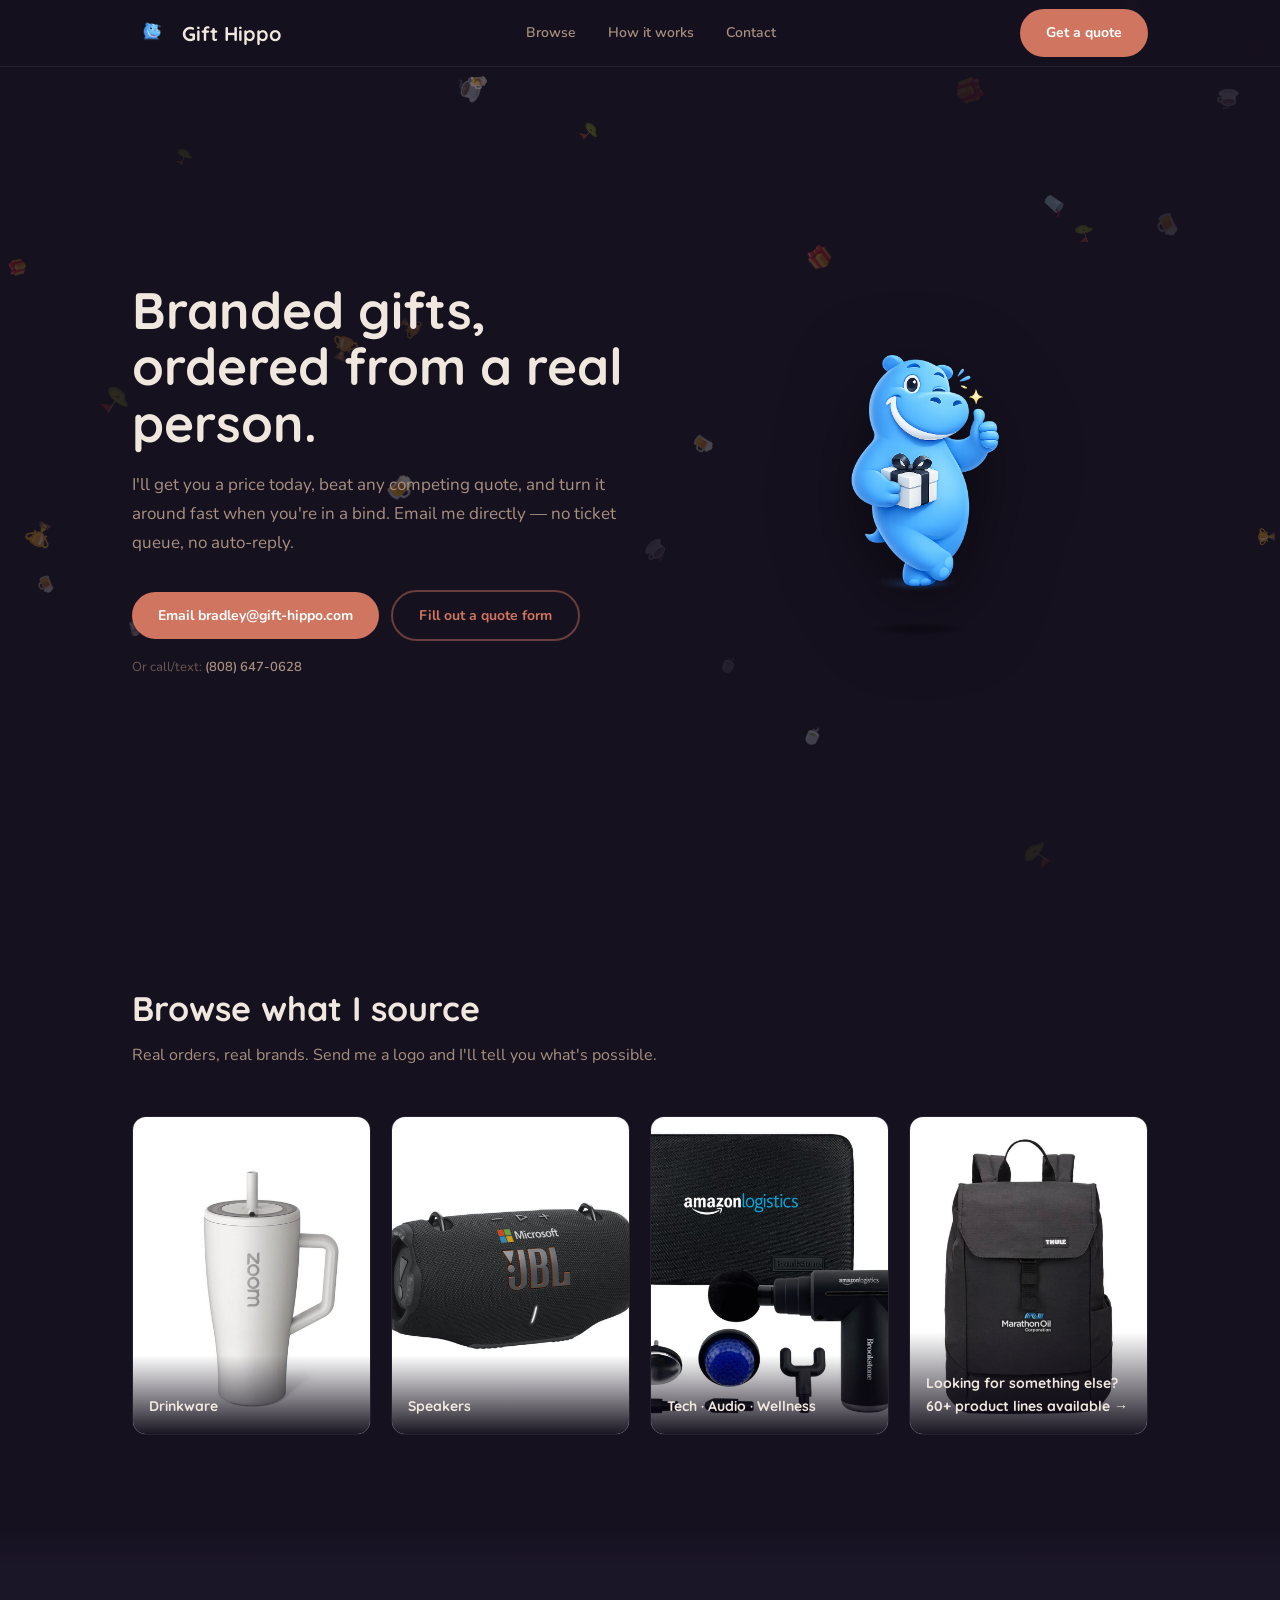
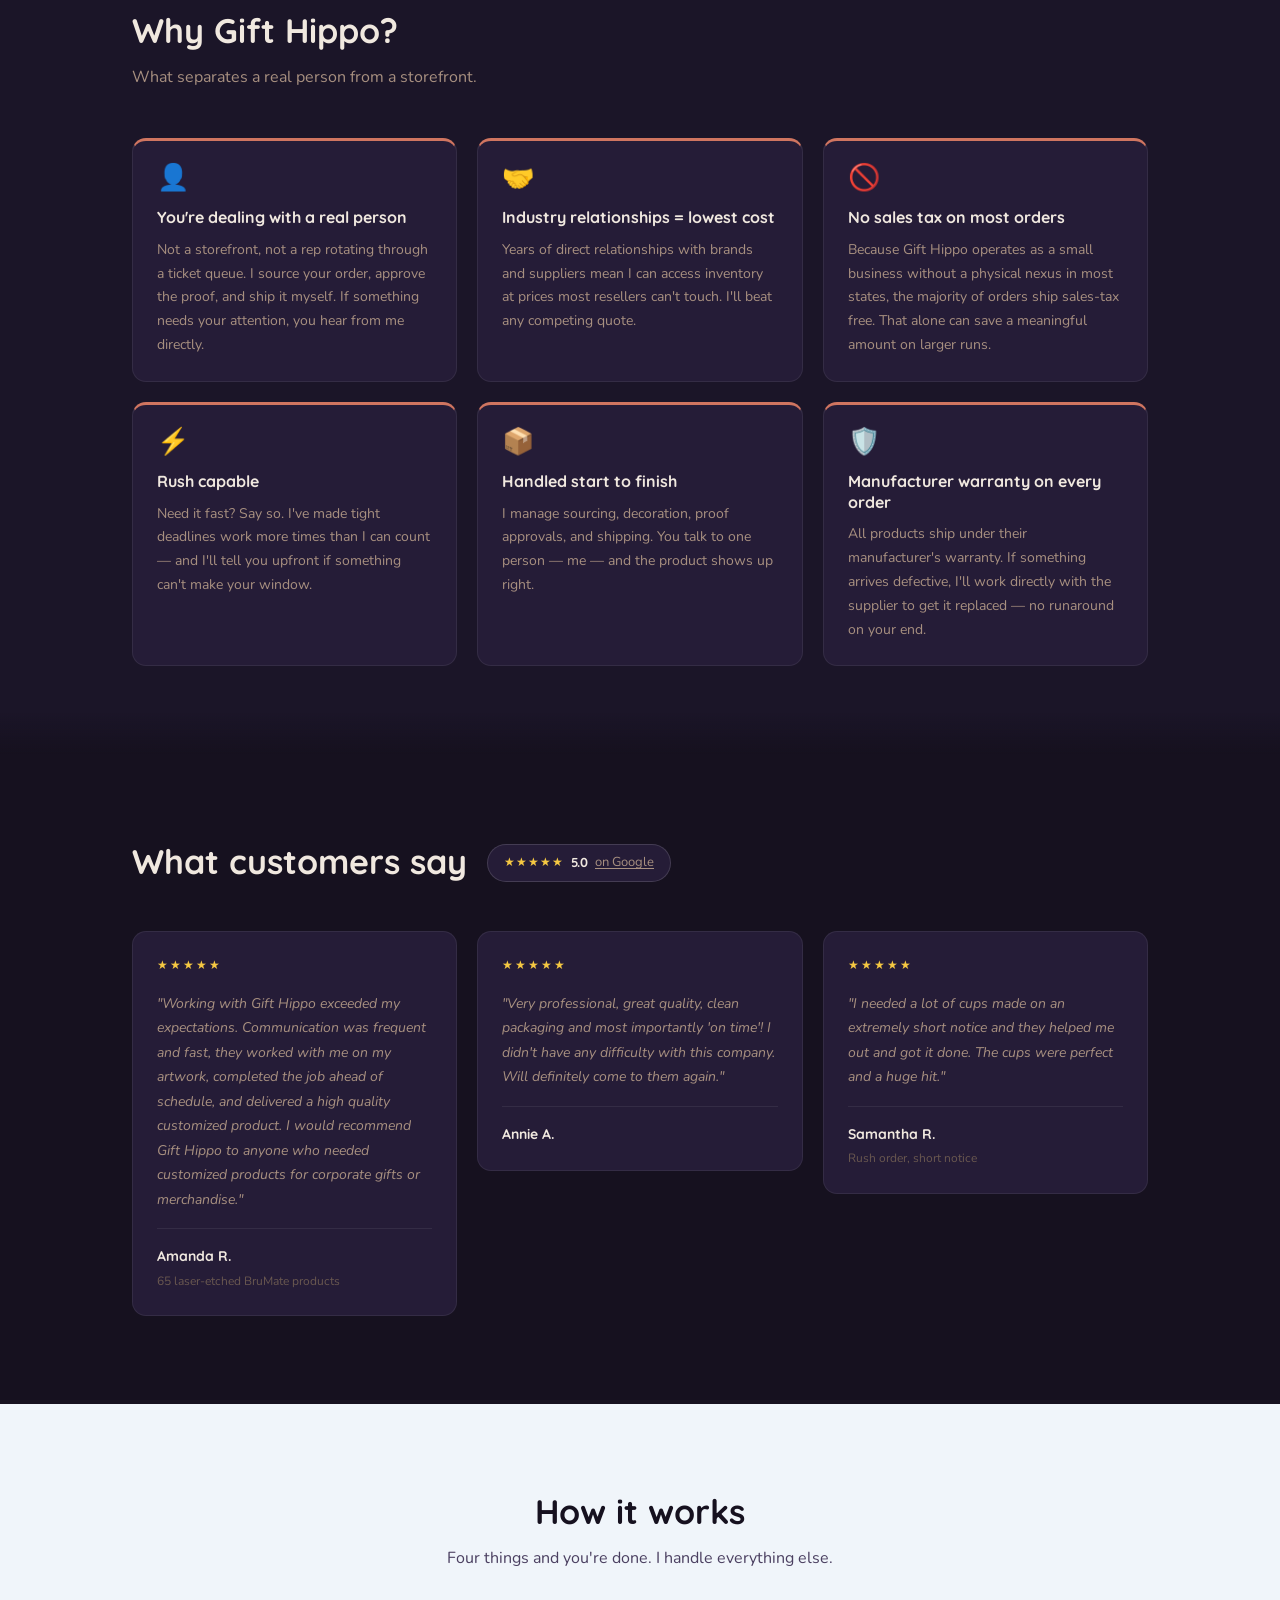
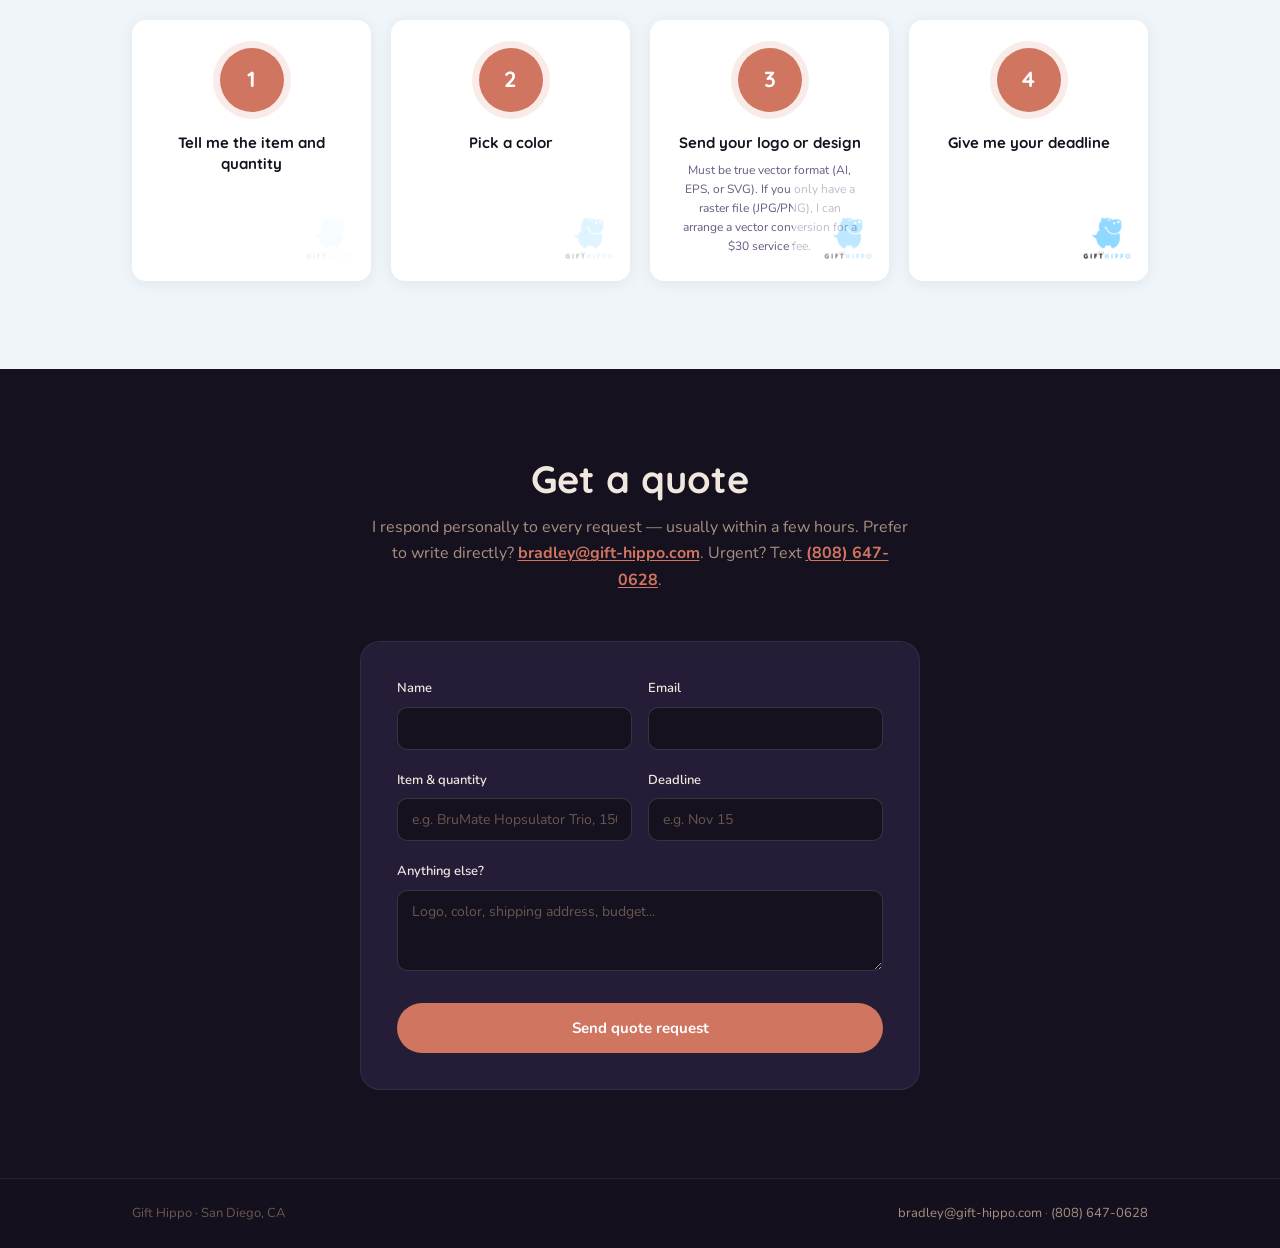
==== index.html @ c8f2c54e "How it works: light-section redesign with materializing logo - Switch section bg to #F0F5FA (light b" ====
<!DOCTYPE html>
<html lang="en">
<head>
<meta charset="UTF-8">
<meta name="viewport" content="width=device-width, initial-scale=1.0">
<title>Gift Hippo — Branded gifts, ordered from a real person.</title>
<meta name="description" content="Gift Hippo sources and ships custom branded gifts and promotional products. Email for a quote today — personal response guaranteed.">
<link rel="icon" type="image/png" href="hippo-head.png">
<link rel="apple-touch-icon" href="hippo-head.png">
<link rel="preconnect" href="https://fonts.googleapis.com">
<link href="https://fonts.googleapis.com/css2?family=Quicksand:wght@600;700&family=Nunito:wght@400;600;700&display=swap" rel="stylesheet">
<link rel="stylesheet" href="style.css">
</head>
<body>

<!-- Inline style guarantees canvas stays behind content regardless of CSS load order or caching -->
<canvas id="particles" style="position:fixed;inset:0;z-index:-1;pointer-events:none;background:transparent;"></canvas>

<header class="site-header">
  <div class="wrap header-inner">
    <a href="/" class="wordmark">
      <img src="hippo-head.png" alt="" class="wordmark-icon" aria-hidden="true">
      Gift Hippo
    </a>
    <nav>
      <a href="#browse">Browse</a>
      <a href="#how-it-works">How it works</a>
      <a href="#contact">Contact</a>
    </nav>
    <a href="#contact" class="btn btn-accent">Get a quote</a>
  </div>
</header>

<main>

  <!-- Hero -->
  <section class="hero-section">
    <div class="wrap">
      <div class="hero">
        <div class="hero-copy">
          <h1>Branded gifts, ordered from a real person.</h1>
          <p class="lede">I'll get you a price today, beat any competing quote, and turn it around fast when you're in a bind. Email me directly — no ticket queue, no auto-reply.</p>
          <div class="cta-row">
            <a href="mailto:bradley@gift-hippo.com" class="btn btn-accent">Email bradley@gift-hippo.com</a>
            <a href="#contact" class="btn btn-outline">Fill out a quote form</a>
          </div>
          <p class="hero-phone">Or call/text: <a href="tel:8086470628">(808) 647-0628</a></p>
        </div>
        <div class="hero-mascot">
          <div class="hippo-wrapper" id="hippo-wrapper">
            <div class="hippo-bubble" id="hippo-bubble">
              <p>Email me today — I'll find the right gift at your budget.</p>
              <a href="mailto:bradley@gift-hippo.com" class="bubble-cta">bradley@gift-hippo.com →</a>
            </div>
            <img src="hippo-mascot-big.png" alt="Gift Hippo mascot — holding a gift, giving a thumbs up" class="hippo-svg">
          </div>
        </div>
      </div>
    </div>
  </section>

  <!-- Browse -->
  <section id="browse" class="section">
    <div class="wrap">
      <div class="section-head">
        <h2>Browse what I source</h2>
        <p class="sub">Real orders, real brands. Send me a logo and I'll tell you what's possible.</p>
      </div>
      <div class="browse-grid">
        <a class="browse-card" href="browse.html">
          <img src="product-drinkware.jpg" alt="BruMate tumbler with Zoom branding">
          <span>Drinkware</span>
        </a>
        <a class="browse-card" href="browse.html">
          <img src="product-speaker.jpg" alt="Branded JBL speaker with Microsoft logo">
          <span>Speakers</span>
        </a>
        <a class="browse-card" href="browse.html">
          <img src="product-massager.jpg" alt="Brookstone massager with Amazon Logistics branding">
          <span>Tech · Audio · Wellness</span>
        </a>
        <a class="browse-card" href="browse.html">
          <img src="product-bag.jpg" alt="Branded Thule backpack with Marathon Oil logo">
          <span>Looking for something else?<br><strong>60+ product lines available →</strong></span>
        </a>
      </div>
    </div>
  </section>

  <!-- Why Gift Hippo — merged with operational pillars -->
  <section class="section alt-bg">
    <div class="wrap">
      <div class="section-head">
        <h2>Why Gift Hippo?</h2>
        <p class="sub">What separates a real person from a storefront.</p>
      </div>
      <div class="why-grid">
        <div class="why-card">
          <div class="why-icon">👤</div>
          <div class="why-title">You're dealing with a real person</div>
          <div class="why-text">Not a storefront, not a rep rotating through a ticket queue. I source your order, approve the proof, and ship it myself. If something needs your attention, you hear from me directly.</div>
        </div>
        <div class="why-card">
          <div class="why-icon">🤝</div>
          <div class="why-title">Industry relationships = lowest cost</div>
          <div class="why-text">Years of direct relationships with brands and suppliers mean I can access inventory at prices most resellers can't touch. I'll beat any competing quote.</div>
        </div>
        <div class="why-card">
          <div class="why-icon">🚫</div>
          <div class="why-title">No sales tax on most orders</div>
          <div class="why-text">Because Gift Hippo operates as a small business without a physical nexus in most states, the majority of orders ship sales-tax free. That alone can save a meaningful amount on larger runs.</div>
        </div>
        <div class="why-card">
          <div class="why-icon">⚡</div>
          <div class="why-title">Rush capable</div>
          <div class="why-text">Need it fast? Say so. I've made tight deadlines work more times than I can count — and I'll tell you upfront if something can't make your window.</div>
        </div>
        <div class="why-card">
          <div class="why-icon">📦</div>
          <div class="why-title">Handled start to finish</div>
          <div class="why-text">I manage sourcing, decoration, proof approvals, and shipping. You talk to one person — me — and the product shows up right.</div>
        </div>
        <div class="why-card">
          <div class="why-icon">🛡️</div>
          <div class="why-title">Manufacturer warranty on every order</div>
          <div class="why-text">All products ship under their manufacturer's warranty. If something arrives defective, I'll work directly with the supplier to get it replaced — no runaround on your end.</div>
        </div>
      </div>
    </div>
  </section>

  <!-- Reviews -->
  <section class="section">
    <div class="wrap">
      <div class="reviews-header">
        <h2>What customers say</h2>
        <div class="reviews-badge">
          <span class="stars">★★★★★</span>
          <span class="score">5.0</span>
          <a href="https://share.google/pCk6TLFYUDuigLmpX" target="_blank" rel="noopener" class="source">on Google</a>
        </div>
      </div>
      <div class="reviews-grid">
        <div class="review-card">
          <div class="stars">★★★★★</div>
          <p class="review-text">"Working with Gift Hippo exceeded my expectations. Communication was frequent and fast, they worked with me on my artwork, completed the job ahead of schedule, and delivered a high quality customized product. I would recommend Gift Hippo to anyone who needed customized products for corporate gifts or merchandise."</p>
          <div class="review-meta">
            <div class="review-name">Amanda R.</div>
            <div class="review-detail">65 laser-etched BruMate products</div>
          </div>
        </div>
        <div class="review-card">
          <div class="stars">★★★★★</div>
          <p class="review-text">"Very professional, great quality, clean packaging and most importantly 'on time'! I didn't have any difficulty with this company. Will definitely come to them again."</p>
          <div class="review-meta">
            <div class="review-name">Annie A.</div>
          </div>
        </div>
        <div class="review-card">
          <div class="stars">★★★★★</div>
          <p class="review-text">"I needed a lot of cups made on an extremely short notice and they helped me out and got it done. The cups were perfect and a huge hit."</p>
          <div class="review-meta">
            <div class="review-name">Samantha R.</div>
            <div class="review-detail">Rush order, short notice</div>
          </div>
        </div>
      </div>
    </div>
  </section>

  <!-- How it works -->
  <section id="how-it-works" class="section hiw-section">
    <div class="wrap">
      <div class="section-head centered">
        <h2>How it works</h2>
        <p class="sub">Four things and you're done. I handle everything else.</p>
      </div>
      <div class="how-grid">
        <div class="how-step">
          <img src="gift-hippo-original-logo.png" alt="" class="step-watermark" aria-hidden="true">
          <span class="step-num">1</span>
          <strong class="step-title">Tell me the item and quantity</strong>
        </div>
        <div class="how-step">
          <img src="gift-hippo-original-logo.png" alt="" class="step-watermark" aria-hidden="true">
          <span class="step-num">2</span>
          <strong class="step-title">Pick a color</strong>
        </div>
        <div class="how-step">
          <img src="gift-hippo-original-logo.png" alt="" class="step-watermark" aria-hidden="true">
          <span class="step-num">3</span>
          <strong class="step-title">Send your logo or design</strong>
          <span class="step-note">Must be true vector format (AI, EPS, or SVG). If you only have a raster file (JPG/PNG), I can arrange a vector conversion for a $30 service fee.</span>
        </div>
        <div class="how-step">
          <img src="gift-hippo-original-logo.png" alt="" class="step-watermark" aria-hidden="true">
          <span class="step-num">4</span>
          <strong class="step-title">Give me your deadline</strong>
        </div>
      </div>
    </div>
  </section>

  <!-- Contact -->
  <section id="contact" class="section contact-section">
    <div class="wrap">
      <div class="section-head centered">
        <h2>Get a quote</h2>
        <p class="sub">I respond personally to every request — usually within a few hours. Prefer to write directly? <a href="mailto:bradley@gift-hippo.com" class="inline-link">bradley@gift-hippo.com</a>. Urgent? Text <a href="tel:8086470628" class="inline-link">(808) 647-0628</a>.</p>
      </div>
      <form id="quote-form" class="quote-form">
        <div class="form-row">
          <div class="form-field">
            <label for="qf-name">Name</label>
            <input type="text" id="qf-name" name="name" required>
          </div>
          <div class="form-field">
            <label for="qf-email">Email</label>
            <input type="email" id="qf-email" name="email" required>
          </div>
        </div>
        <div class="form-row">
          <div class="form-field">
            <label for="qf-item">Item &amp; quantity</label>
            <input type="text" id="qf-item" name="item" placeholder="e.g. BruMate Hopsulator Trio, 150 units" required>
          </div>
          <div class="form-field">
            <label for="qf-deadline">Deadline</label>
            <input type="text" id="qf-deadline" name="deadline" placeholder="e.g. Nov 15">
          </div>
        </div>
        <div class="form-field">
          <label for="qf-message">Anything else?</label>
          <textarea id="qf-message" name="message" rows="3" placeholder="Logo, color, shipping address, budget..."></textarea>
        </div>
        <button type="submit" class="btn btn-accent">Send quote request</button>
      </form>
    </div>
  </section>

</main>

<footer class="site-footer">
  <div class="wrap footer-inner">
    <span>Gift Hippo · San Diego, CA</span>
    <span><a href="mailto:bradley@gift-hippo.com">bradley@gift-hippo.com</a> · <a href="tel:8086470628">(808) 647-0628</a></span>
  </div>
</footer>

<!-- Themed floating icon field -->
<script>
(function () {
  var canvas = document.getElementById('particles');
  var ctx    = canvas.getContext('2d');
  var ICONS  = ['🎁','🎁','⛳','⛳','🏆','🏅','☕','☕','🍺','🍺','🥤','🥤','🧋','🍵','🫗'];
  var pts    = [];
  var N      = 26;
  function resize() { canvas.width = window.innerWidth; canvas.height = window.innerHeight; }
  function init() {
    resize(); pts = [];
    for (var i = 0; i < N; i++) {
      pts.push({ x: Math.random()*canvas.width, y: Math.random()*canvas.height,
        vx: (Math.random()-.5)*.20, vy: (Math.random()-.5)*.20,
        icon: ICONS[Math.floor(Math.random()*ICONS.length)],
        size: Math.random()*10+14, a: Math.random()*.20+.08,
        rot: Math.random()*Math.PI*2, vrot: (Math.random()-.5)*.006 });
    }
  }
  function tick() {
    ctx.clearRect(0,0,canvas.width,canvas.height);
    for (var k=0; k<pts.length; k++) {
      var p=pts[k];
      ctx.save(); ctx.translate(p.x,p.y); ctx.rotate(p.rot);
      ctx.globalAlpha=p.a; ctx.font=p.size+'px serif';
      ctx.textAlign='center'; ctx.textBaseline='middle';
      ctx.fillText(p.icon,0,0); ctx.restore();
      p.x+=p.vx; p.y+=p.vy; p.rot+=p.vrot;
      var pad=32;
      if(p.x<-pad) p.x=canvas.width+pad; else if(p.x>canvas.width+pad) p.x=-pad;
      if(p.y<-pad) p.y=canvas.height+pad; else if(p.y>canvas.height+pad) p.y=-pad;
    }
    requestAnimationFrame(tick);
  }
  init(); tick();
  window.addEventListener('resize',init);
}());
</script>

<!-- Hippo speech bubble toggle -->
<script>
(function () {
  var wrapper = document.getElementById('hippo-wrapper');
  var bubble  = document.getElementById('hippo-bubble');
  wrapper.addEventListener('click', function (e) {
    if (e.target.closest('a')) return;
    bubble.classList.toggle('open');
  });
  document.addEventListener('click', function (e) {
    if (!wrapper.contains(e.target)) bubble.classList.remove('open');
  });
}());
</script>

<!-- Quote form → mailto with visible confirmation panel -->
<script>
document.getElementById('quote-form').addEventListener('submit', function (e) {
  e.preventDefault();
  var name     = document.getElementById('qf-name').value;
  var email    = document.getElementById('qf-email').value;
  var item     = document.getElementById('qf-item').value;
  var deadline = document.getElementById('qf-deadline').value;
  var message  = document.getElementById('qf-message').value;

  var subject = 'Quote request: ' + item;
  var body    = 'Name: ' + name +
                '\nEmail: ' + email +
                '\nItem & quantity: ' + item +
                '\nDeadline: ' + (deadline || 'n/a') +
                (message ? '\n\nNotes: ' + message : '');

  var mailtoHref = 'mailto:bradley@gift-hippo.com?subject=' +
    encodeURIComponent(subject) + '&body=' + encodeURIComponent(body);

  // Programmatic click on a real <a> element — more reliable than window.location.href
  var a = document.createElement('a');
  a.href = mailtoHref;
  document.body.appendChild(a);
  a.click();
  document.body.removeChild(a);

  // Clipboard-ready copy of the full request
  var clipText = 'To: bradley@gift-hippo.com\n' +
                 'Subject: ' + subject + '\n\n' + body;

  // Replace the form with the confirmation panel immediately
  document.getElementById('quote-form').outerHTML =
    '<div class="quote-confirm" id="quote-confirm">' +
      '<div class="quote-confirm-icon">✉️</div>' +
      '<h3>Request sent!</h3>' +
      '<p>If your email app opened, just hit send. If it didn\'t, use the options below.</p>' +
      '<a href="' + mailtoHref.replace(/"/g, '&quot;') + '" class="btn btn-outline" style="display:inline-flex;margin-bottom:12px;">Open email app →</a>' +
      '<br>' +
      '<button class="copy-btn" id="copy-btn">📋&nbsp; Copy my request</button>' +
      '<div class="quote-confirm-contact">' +
        '<strong>Or reach Bradley directly:</strong>' +
        '<a href="mailto:bradley@gift-hippo.com">bradley@gift-hippo.com</a>' +
        '<span class="contact-sep">·</span>' +
        '<a href="tel:8086470628">(808) 647-0628</a>' +
      '</div>' +
    '</div>';

  document.getElementById('copy-btn').addEventListener('click', function () {
    var btn = this;
    navigator.clipboard.writeText(clipText).then(function () {
      btn.textContent = '✓  Copied to clipboard';
      btn.classList.add('copied');
    }).catch(function () {
      // Fallback for browsers without clipboard API
      var ta = document.createElement('textarea');
      ta.value = clipText;
      ta.style.position = 'fixed';
      ta.style.opacity = '0';
      document.body.appendChild(ta);
      ta.select();
      document.execCommand('copy');
      document.body.removeChild(ta);
      btn.textContent = '✓  Copied to clipboard';
      btn.classList.add('copied');
    });
  });
});
</script>

</body>
</html>
---- style.css ----
/* ── Design tokens ───────────────────────────────── */
:root {
  --bg:           #16111F;
  --bg-raised:    #1B1528;
  --surface:      #251C37;
  --border:       rgba(255,255,255,0.07);
  --border-light: rgba(255,255,255,0.14);
  --coral:        #D07560;
  --coral-bright: #E08878;
  --cream:        #F0E8DF;
  --cream-mid:    #A89080;
  --cream-dim:    #6A5850;
  --gold:         #F5C842;
  --radius-lg:    20px;
  --radius-md:    14px;
  --radius-pill:  999px;
  --section-py:   88px;
  --card-pad:     24px;
  --card-gap:     20px;
  --h2:           clamp(26px, 3vw, 34px);
  --head-mb:      48px;
}

/* ── Reset ───────────────────────────────────────── */
*, *::before, *::after { box-sizing: border-box; margin: 0; padding: 0; }
html { scroll-behavior: smooth; }
body {
  font-family: 'Nunito', sans-serif;
  font-size: 16px;
  line-height: 1.65;
  color: var(--cream);
  background: var(--bg);
  overflow-x: hidden;
}
h1, h2, h3 {
  font-family: 'Quicksand', sans-serif;
  font-weight: 700;
  line-height: 1.2;
  color: var(--cream);
}
a { text-decoration: none; color: inherit; }
img { display: block; max-width: 100%; }

/* ── Layout ──────────────────────────────────────── */
.wrap {
  max-width: 1080px;
  margin: 0 auto;
  padding: 0 32px;
  position: relative;
  z-index: 1;
}

/* ── Section system ──────────────────────────────── */
.section {
  padding: var(--section-py) 0;
  position: relative;
  z-index: 1;
}
.alt-bg {
  background: linear-gradient(180deg,
    transparent 0%,
    var(--bg-raised) 5%,
    var(--bg-raised) 95%,
    transparent 100%
  );
}

.section-head { margin-bottom: var(--head-mb); }
.section-head h2 { font-size: var(--h2); margin-bottom: 12px; }
.section-head .sub {
  font-size: 16px;
  color: var(--cream-mid);
  max-width: 540px;
  line-height: 1.65;
}
.section-head.centered { text-align: center; }
.section-head.centered .sub { margin: 0 auto; }

/* ── Particle canvas ─────────────────────────────── */
#particles {
  position: fixed;
  inset: 0;
  z-index: -1;
  pointer-events: none;
  background: transparent;
}

/* ── Header ──────────────────────────────────────── */
.site-header {
  position: sticky;
  top: 0;
  z-index: 100;
  background: rgba(22, 17, 31, 0.92);
  backdrop-filter: blur(16px);
  -webkit-backdrop-filter: blur(16px);
  border-bottom: 1px solid var(--border);
}
.header-inner {
  display: flex;
  align-items: center;
  justify-content: space-between;
  gap: 24px;
  height: 66px;
}
.wordmark {
  display: flex;
  align-items: center;
  gap: 10px;
  font-family: 'Quicksand', sans-serif;
  font-weight: 700;
  font-size: 20px;
  color: var(--cream);
  flex-shrink: 0;
}
.wordmark-icon {
  width: 40px;
  height: 40px;
  object-fit: contain;
}
.site-header nav {
  display: flex;
  gap: 32px;
  font-size: 14px;
  font-weight: 600;
  color: var(--cream-mid);
}
.site-header nav a { transition: color 0.15s; }
.site-header nav a:hover { color: var(--cream); }

/* ── Buttons ─────────────────────────────────────── */
.btn {
  display: inline-flex;
  align-items: center;
  justify-content: center;
  padding: 12px 26px;
  border-radius: var(--radius-pill);
  font-family: 'Nunito', sans-serif;
  font-weight: 700;
  font-size: 14px;
  border: none;
  cursor: pointer;
  transition: transform 0.15s ease, background 0.15s ease;
  white-space: nowrap;
}
.btn:hover { transform: translateY(-2px); }
.btn-accent { background: var(--coral); color: #fff; }
.btn-accent:hover { background: var(--coral-bright); }
.btn-outline {
  background: transparent;
  border: 2px solid rgba(208,117,96,0.45);
  color: var(--coral);
}
.btn-outline:hover {
  border-color: var(--coral);
  background: rgba(208,117,96,0.08);
}

/* ── Hero ────────────────────────────────────────── */
.hero-section {
  min-height: calc(100vh - 66px);
  padding: 48px 0 56px;
  position: relative;
  z-index: 1;
  display: flex;
  align-items: center;
}
.hero {
  display: grid;
  grid-template-columns: 1fr 460px;
  gap: 48px;
  align-items: center;
  width: 100%;
}
.hero-copy {
  min-width: 0;
}
.hero-copy h1 {
  font-size: clamp(32px, 4vw, 52px);
  line-height: 1.1;
  margin-bottom: 20px;
}
.lede {
  font-size: 17px;
  color: var(--cream-mid);
  line-height: 1.7;
  margin-bottom: 32px;
}
.cta-row {
  display: flex;
  gap: 12px;
  flex-wrap: wrap;
  align-items: center;
  margin-bottom: 16px;
}
.hero-phone {
  font-size: 13px;
  color: var(--cream-dim);
}
.hero-phone a { color: var(--cream-mid); font-weight: 600; transition: color 0.15s; }
.hero-phone a:hover { color: var(--cream); }
.hero-mascot {
  display: flex;
  justify-content: center;
  align-items: flex-end;
}

/* ── Hippo mascot ────────────────────────────────── */
.hippo-wrapper {
  display: inline-flex;
  flex-direction: column;
  align-items: center;
  position: relative;
  cursor: pointer;
}
.hippo-svg {
  width: 100%;
  max-width: 460px;
  display: block;
  animation:
    hippo-enter 0.8s cubic-bezier(0.22, 1, 0.36, 1) both,
    hippo-idle 5.5s ease-in-out 0.8s infinite;
  filter: drop-shadow(0 24px 40px rgba(0,0,0,0.5));
  transition: filter 0.3s ease;
}
.hippo-wrapper:hover .hippo-svg {
  filter: drop-shadow(0 28px 48px rgba(208,117,96,0.3));
}
.hippo-wrapper::after {
  content: '';
  display: block;
  width: 100px;
  height: 12px;
  background: radial-gradient(ellipse at center, rgba(0,0,0,0.4) 0%, transparent 70%);
  border-radius: 50%;
  margin-top: -8px;
  animation:
    shadow-enter 0.8s ease both,
    hippo-shadow 5.5s ease-in-out 0.8s infinite;
}
@keyframes hippo-enter {
  0%   { opacity: 0; transform: translateX(28px) translateY(14px) scale(0.88); }
  65%  { opacity: 1; transform: translateX(-4px) translateY(-5px) scale(1.03); }
  82%  { transform: translateX(1px) translateY(1px) scale(0.99); }
  100% { opacity: 1; transform: translate(0, 0) scale(1); }
}
@keyframes shadow-enter {
  0%   { opacity: 0; transform: scaleX(0.5); }
  100% { opacity: 1; transform: scaleX(1); }
}
@keyframes hippo-idle {
  0%, 100% { transform: translateY(0px) rotate(-0.8deg) scale(1); }
  30%       { transform: translateY(-11px) rotate(0.4deg) scale(1.015); }
  55%       { transform: translateY(-16px) rotate(1deg) scale(1.02); }
  75%       { transform: translateY(-6px) rotate(0.2deg) scale(1.005); }
  90%       { transform: translateY(2px) rotate(-0.8deg) scale(0.99); }
}
@keyframes hippo-shadow {
  0%, 100% { transform: scaleX(1); opacity: 0.8; }
  55%       { transform: scaleX(0.65); opacity: 0.28; }
}

/* ── Browse ──────────────────────────────────────── */
.browse-grid {
  display: grid;
  grid-template-columns: repeat(4, 1fr);
  gap: var(--card-gap);
}
.browse-card {
  position: relative;
  border-radius: var(--radius-md);
  overflow: hidden;
  aspect-ratio: 3 / 4;
  display: block;
  border: 1px solid var(--border);
  transition: transform 0.22s ease, border-color 0.22s ease;
}
.browse-card:hover {
  transform: translateY(-5px);
  border-color: var(--border-light);
}
.browse-card img {
  width: 100%;
  height: 100%;
  object-fit: cover;
  transition: transform 0.4s ease;
}
.browse-card:hover img { transform: scale(1.04); }
.browse-card span {
  position: absolute;
  bottom: 0; left: 0; right: 0;
  background: linear-gradient(to top, rgba(14,9,22,0.95) 0%, transparent 100%);
  color: var(--cream);
  font-family: 'Quicksand', sans-serif;
  font-weight: 700;
  font-size: 14px;
  padding: 40px 16px 16px;
}

/* ── Why Gift Hippo ──────────────────────────────── */
.why-grid {
  display: grid;
  grid-template-columns: repeat(3, 1fr);
  gap: var(--card-gap);
}
.why-card {
  background: var(--surface);
  border-radius: var(--radius-md);
  padding: var(--card-pad);
  border: 1px solid var(--border);
  border-top: 3px solid var(--coral);
  transition: transform 0.2s ease;
}
.why-card:hover { transform: translateY(-3px); }
.why-icon { font-size: 26px; margin-bottom: 16px; line-height: 1; }
.why-title {
  font-family: 'Quicksand', sans-serif;
  font-weight: 700;
  font-size: 16px;
  color: var(--cream);
  margin-bottom: 10px;
  line-height: 1.3;
}
.why-text { font-size: 14px; color: var(--cream-mid); line-height: 1.7; }

/* ── Reviews ─────────────────────────────────────── */
.reviews-header {
  display: flex;
  align-items: center;
  gap: 20px;
  flex-wrap: wrap;
  margin-bottom: var(--head-mb);
}
.reviews-header h2 { font-size: var(--h2); }
.reviews-badge {
  display: inline-flex;
  align-items: center;
  gap: 7px;
  background: var(--surface);
  border: 1px solid var(--border-light);
  border-radius: var(--radius-pill);
  padding: 7px 16px;
  font-size: 13px;
  flex-shrink: 0;
}
.reviews-badge .stars { color: var(--gold); font-size: 12px; letter-spacing: 1px; }
.reviews-badge .score { font-family: 'Quicksand', sans-serif; font-weight: 700; color: var(--cream); }
.reviews-badge .source {
  color: var(--cream-mid);
  text-decoration: underline;
  text-underline-offset: 2px;
  transition: color 0.15s;
}
.reviews-badge .source:hover { color: var(--cream); }
.reviews-grid {
  display: grid;
  grid-template-columns: repeat(3, 1fr);
  gap: var(--card-gap);
  align-items: start;
}
.review-card {
  background: var(--surface);
  border-radius: var(--radius-md);
  padding: var(--card-pad);
  border: 1px solid var(--border);
  display: flex;
  flex-direction: column;
  gap: 16px;
}
.review-card .stars { color: var(--gold); font-size: 12px; letter-spacing: 2px; }
.review-text {
  font-size: 14px;
  color: var(--cream-mid);
  line-height: 1.75;
  font-style: italic;
}
.review-meta {
  padding-top: 16px;
  border-top: 1px solid var(--border);
}
.review-name {
  font-family: 'Quicksand', sans-serif;
  font-weight: 700;
  font-size: 14px;
  color: var(--cream);
}
.review-detail { font-size: 12px; color: var(--cream-dim); margin-top: 3px; }

/* ── How it works — light section ───────────────── */
.hiw-section {
  background: #F0F5FA;
}
.hiw-section .section-head h2 { color: #16111F; }
.hiw-section .sub { color: #4A3F60; }

.hiw-section .how-grid {
  gap: 20px;
  align-items: stretch;
}
.hiw-section .how-grid::before { display: none; }

.hiw-section .how-step {
  background: #FFFFFF;
  border-radius: var(--radius-md);
  padding: 28px 20px 24px;
  box-shadow: 0 2px 16px rgba(22, 17, 31, 0.07);
  overflow: hidden;
}

.step-watermark {
  position: absolute;
  bottom: -14px;
  right: -14px;
  width: 110px;
  pointer-events: none;
  user-select: none;
}

.hiw-section .how-step:nth-child(1) .step-watermark { opacity: 0.08; }
.hiw-section .how-step:nth-child(2) .step-watermark { opacity: 0.28; }
.hiw-section .how-step:nth-child(3) .step-watermark { opacity: 0.58; }
.hiw-section .how-step:nth-child(4) .step-watermark { opacity: 1.00; }

.hiw-section .step-title { color: #16111F; }
.hiw-section .step-note  { color: #6A5880; }

/* ── How it works ────────────────────────────────── */
.how-grid {
  display: grid;
  grid-template-columns: repeat(4, 1fr);
  align-items: start;
  position: relative;
}
/* Coral line connecting the four step numbers */
.how-grid::before {
  content: '';
  position: absolute;
  top: 32px; /* half of 64px step-num */
  left: calc(12.5% + 32px);
  right: calc(12.5% + 32px);
  height: 2px;
  background: linear-gradient(90deg, var(--coral) 0%, rgba(208,117,96,0.2) 100%);
  z-index: 0;
  pointer-events: none;
}
.how-step {
  padding: 0 16px 8px;
  text-align: center;
  position: relative;
  z-index: 1;
}
.step-num {
  width: 64px;
  height: 64px;
  border-radius: 50%;
  background: var(--coral);
  color: #fff;
  font-family: 'Quicksand', sans-serif;
  font-weight: 700;
  font-size: 22px;
  display: flex;
  align-items: center;
  justify-content: center;
  margin: 0 auto 20px;
  position: relative;
  z-index: 1;
  box-shadow: 0 0 0 7px rgba(208,117,96,0.14);
}
.step-title {
  display: block;
  font-family: 'Quicksand', sans-serif;
  font-weight: 700;
  font-size: 15px;
  color: var(--cream);
  line-height: 1.4;
  margin-bottom: 8px;
}
.step-note {
  display: block;
  font-size: 12px;
  color: var(--cream-dim);
  line-height: 1.6;
  max-width: 180px;
  margin: 0 auto;
}

/* ── Pillars ─────────────────────────────────────── */
.pillars-grid {
  display: grid;
  grid-template-columns: repeat(3, 1fr);
  gap: var(--card-gap);
}
.pillar {
  background: var(--surface);
  border-radius: var(--radius-md);
  padding: var(--card-pad);
  border: 1px solid var(--border);
  transition: transform 0.2s ease;
}
.pillar:hover { transform: translateY(-2px); }
.pillar-title {
  font-family: 'Quicksand', sans-serif;
  font-weight: 700;
  font-size: 15px;
  color: var(--cream);
  margin-bottom: 8px;
}
.pillar-text { font-size: 13px; color: var(--cream-mid); line-height: 1.65; }

/* ── Contact ─────────────────────────────────────── */
.contact-section .section-head h2 { font-size: clamp(26px, 3vw, 38px); }
.quote-form {
  max-width: 560px;
  margin: 0 auto;
  background: var(--surface);
  border-radius: var(--radius-lg);
  padding: 36px;
  border: 1px solid var(--border);
}
.form-row { display: flex; gap: 16px; flex-wrap: wrap; }
.form-field { flex: 1 1 200px; margin-bottom: 20px; }
.form-field label {
  display: block;
  font-size: 13px;
  font-weight: 600;
  color: var(--cream);
  margin-bottom: 7px;
}
.form-field input,
.form-field textarea {
  width: 100%;
  background: var(--bg);
  border: 1px solid var(--border-light);
  border-radius: 10px;
  padding: 11px 14px;
  font-family: 'Nunito', sans-serif;
  font-size: 14px;
  color: var(--cream);
  transition: border-color 0.15s ease;
  resize: vertical;
}
.form-field input:focus,
.form-field textarea:focus { outline: none; border-color: var(--coral); }
.form-field input::placeholder,
.form-field textarea::placeholder { color: var(--cream-dim); }
.quote-form .btn { width: 100%; padding: 15px; font-size: 15px; margin-top: 4px; }

/* Post-submit confirmation panel */
.quote-confirm {
  max-width: 560px;
  margin: 0 auto;
  background: var(--surface);
  border-radius: var(--radius-lg);
  padding: 40px 36px 36px;
  border: 1px solid var(--border);
  text-align: center;
}
.quote-confirm-icon { font-size: 36px; margin-bottom: 16px; line-height: 1; }
.quote-confirm h3 {
  font-family: 'Quicksand', sans-serif;
  font-size: 20px;
  color: var(--cream);
  margin-bottom: 10px;
}
.quote-confirm p {
  font-size: 14px;
  color: var(--cream-mid);
  line-height: 1.7;
  margin-bottom: 24px;
}
.copy-btn {
  display: inline-flex;
  align-items: center;
  gap: 7px;
  background: transparent;
  border: 1.5px solid var(--border-light);
  color: var(--cream);
  border-radius: var(--radius-pill);
  padding: 11px 22px;
  font-family: 'Nunito', sans-serif;
  font-weight: 700;
  font-size: 14px;
  cursor: pointer;
  transition: border-color 0.15s, color 0.15s, background 0.15s;
  margin-bottom: 28px;
}
.copy-btn:hover { border-color: var(--coral); background: rgba(208,117,96,0.07); }
.copy-btn.copied { border-color: var(--coral); color: var(--coral); }
.quote-confirm-contact {
  border-top: 1px solid var(--border);
  padding-top: 22px;
}
.quote-confirm-contact strong {
  display: block;
  font-size: 12px;
  font-weight: 700;
  letter-spacing: 0.06em;
  text-transform: uppercase;
  color: var(--cream-dim);
  margin-bottom: 10px;
}
.quote-confirm-contact a {
  color: var(--cream-mid);
  font-weight: 700;
  font-size: 14px;
  transition: color 0.15s;
}
.quote-confirm-contact a:hover { color: var(--cream); }
.quote-confirm-contact .contact-sep { color: var(--cream-dim); margin: 0 10px; }

/* ── Hippo bubble ────────────────────────────────── */
.hippo-bubble {
  position: absolute;
  bottom: calc(100% + 14px);
  left: 50%;
  transform: translateX(-50%) scale(0.88) translateY(8px);
  width: 230px;
  background: var(--surface);
  border: 1px solid var(--border-light);
  border-radius: var(--radius-md);
  padding: 16px 18px 18px;
  text-align: center;
  font-size: 13px;
  line-height: 1.5;
  opacity: 0;
  pointer-events: none;
  transition: opacity 0.2s ease, transform 0.28s cubic-bezier(0.34, 1.56, 0.64, 1);
  z-index: 10;
}
.hippo-bubble.open {
  opacity: 1;
  transform: translateX(-50%) scale(1) translateY(0);
  pointer-events: all;
}
.hippo-bubble::after {
  content: '';
  position: absolute;
  top: 100%; left: 50%;
  transform: translateX(-50%);
  border: 9px solid transparent;
  border-top-color: var(--surface);
  border-bottom: none;
}
.hippo-bubble p { margin: 0 0 10px; font-weight: 600; color: var(--cream); }
.bubble-cta { font-size: 13px; font-weight: 700; color: var(--coral); word-break: break-all; }
.bubble-cta:hover { opacity: 0.8; }

/* ── Inline link ─────────────────────────────────── */
.inline-link {
  color: var(--coral);
  font-weight: 700;
  text-decoration: underline;
  text-underline-offset: 2px;
}

/* ── Footer ──────────────────────────────────────── */
.site-footer {
  border-top: 1px solid var(--border);
  padding: 24px 0;
  background: rgba(22, 17, 31, 0.98);
  position: relative;
  z-index: 1;
}
.footer-inner {
  display: flex;
  justify-content: space-between;
  flex-wrap: wrap;
  gap: 8px;
  font-size: 13px;
  color: var(--cream-dim);
}
.footer-inner a { color: var(--cream-mid); transition: color 0.15s; }
.footer-inner a:hover { color: var(--cream); }

/* ── Responsive ──────────────────────────────────── */
@media (max-width: 1060px) {
  .hero { grid-template-columns: 1fr 380px; gap: 36px; }
}
@media (max-width: 860px) {
  .hero { grid-template-columns: 1fr; }
  .hero-mascot { order: -1; max-width: 280px; margin: 0 auto; }
  .hero-section { min-height: auto; padding: 56px 0 48px; }
}
@media (max-width: 960px) {
  .browse-grid  { grid-template-columns: repeat(2, 1fr); }
  .why-grid     { grid-template-columns: repeat(2, 1fr); }
  .reviews-grid { grid-template-columns: repeat(2, 1fr); }
  .pillars-grid { grid-template-columns: repeat(2, 1fr); }
  .how-grid     { grid-template-columns: repeat(2, 1fr); }
  .how-grid::before { display: none; }
}
@media (max-width: 640px) {
  :root { --section-py: 60px; --head-mb: 36px; }
  .wrap { padding: 0 20px; }
  .site-header nav { display: none; }
  .browse-grid  { grid-template-columns: repeat(2, 1fr); }
  .why-grid     { grid-template-columns: 1fr; }
  .reviews-grid { grid-template-columns: 1fr; }
  .pillars-grid { grid-template-columns: 1fr; }
  .how-grid     { grid-template-columns: 1fr 1fr; }
  .hippo-bubble { bottom: auto; top: calc(100% + 14px); }
  .hippo-bubble::after {
    top: auto; bottom: 100%;
    border-top-color: transparent;
    border-bottom: 9px solid var(--surface);
  }
}
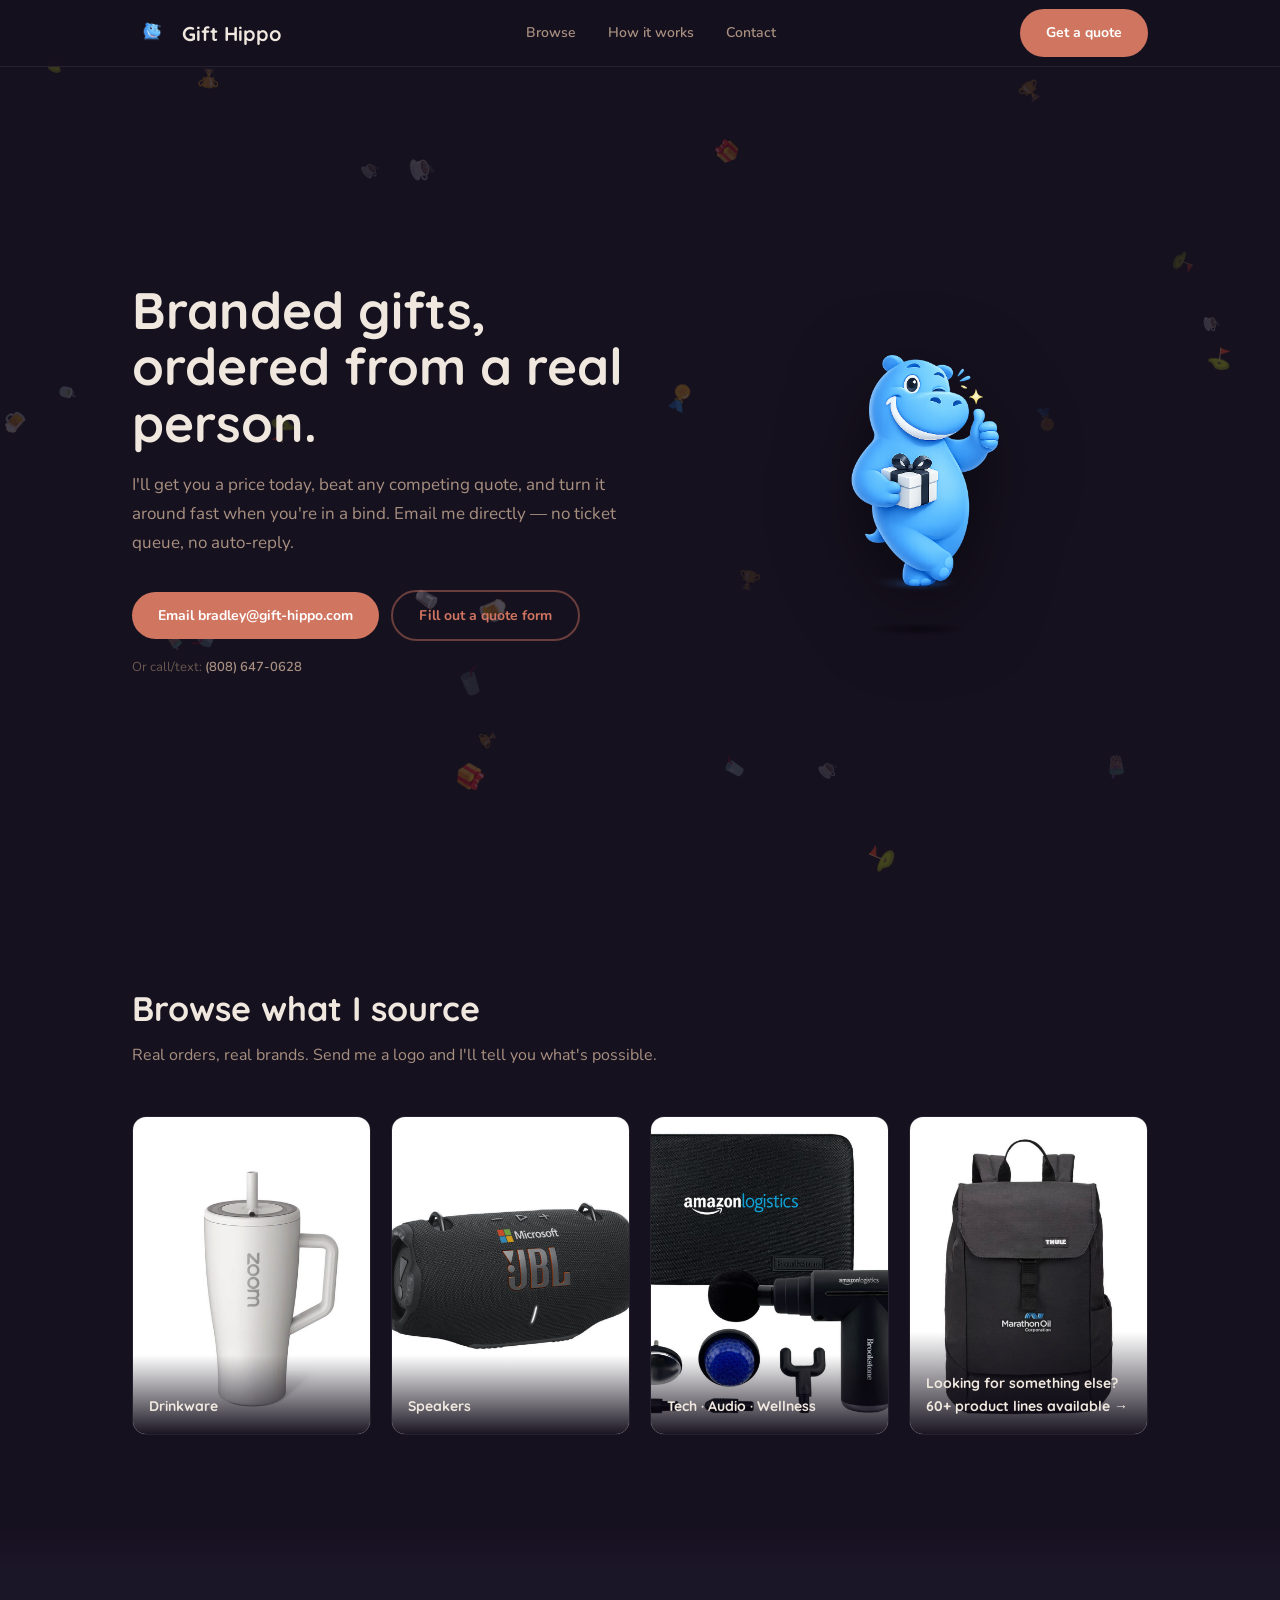
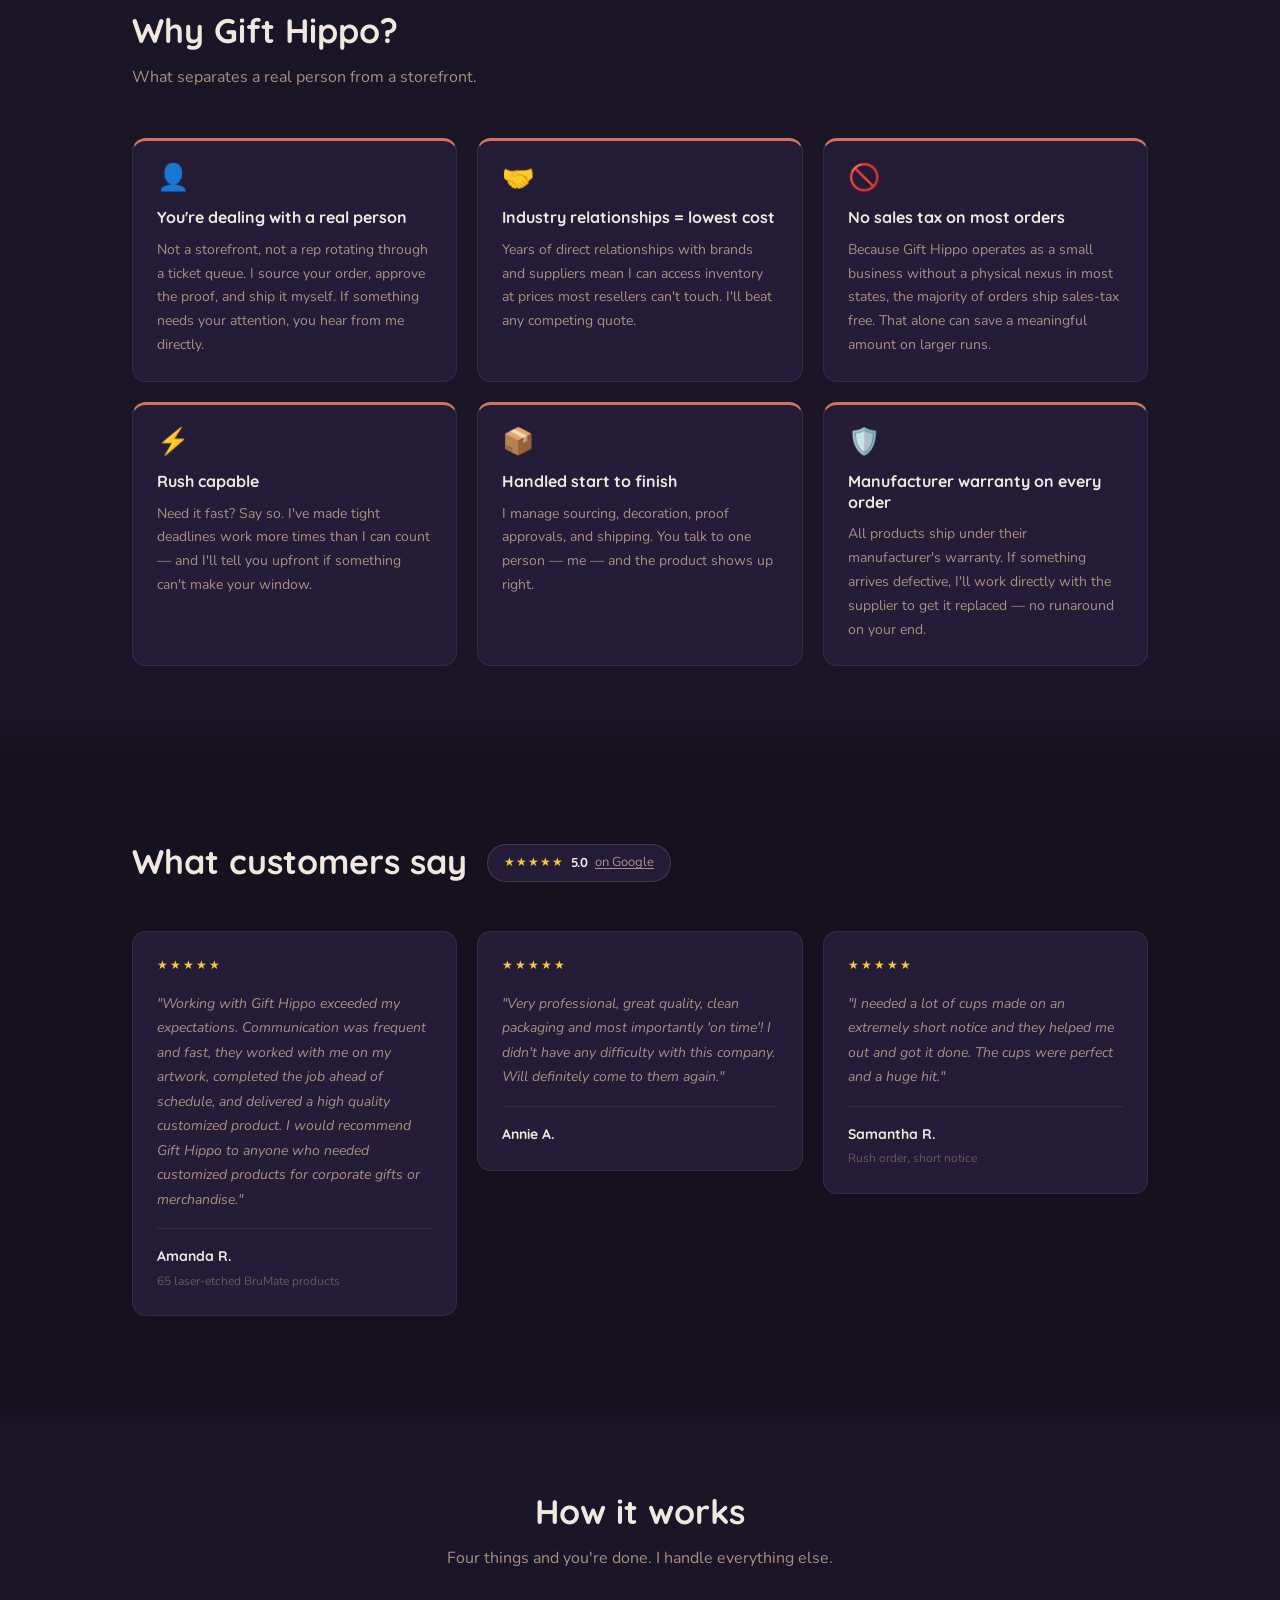
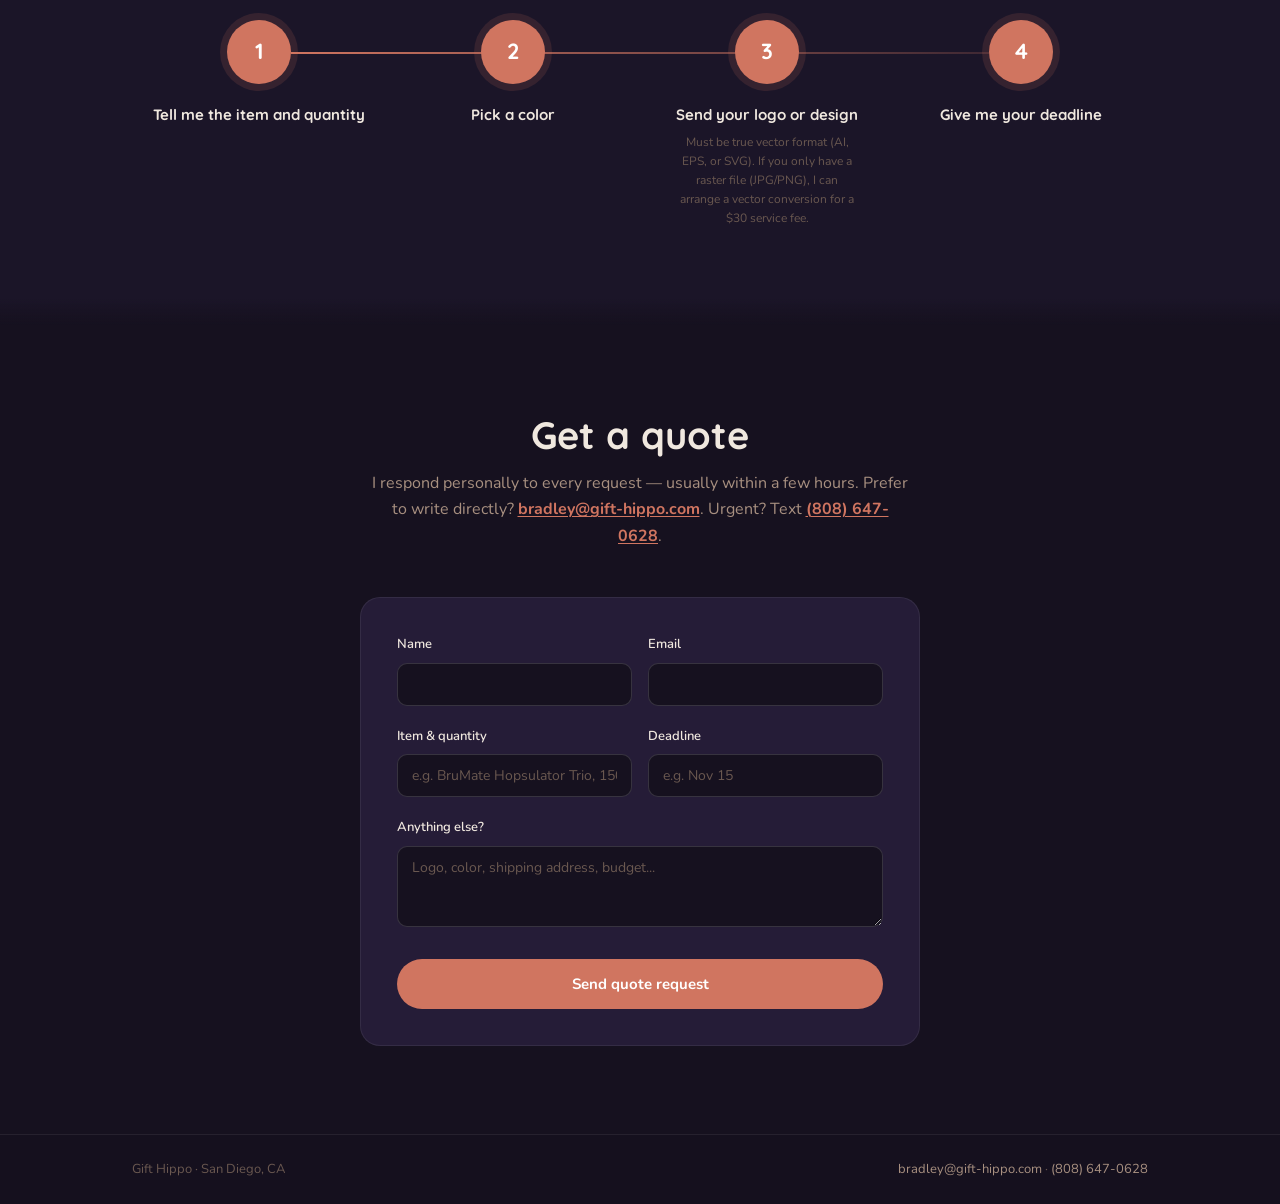
==== commit b18c3c45: "Revert "How it works: light-section redesign with materializing logo" This reverts commit c8f2c54ee5" ====
--- a/index.html
+++ b/index.html
@@ -169,7 +169,7 @@
   </section>
 
   <!-- How it works -->
-  <section id="how-it-works" class="section hiw-section">
+  <section id="how-it-works" class="section alt-bg">
     <div class="wrap">
       <div class="section-head centered">
         <h2>How it works</h2>
@@ -177,23 +177,19 @@
       </div>
       <div class="how-grid">
         <div class="how-step">
-          <img src="gift-hippo-original-logo.png" alt="" class="step-watermark" aria-hidden="true">
           <span class="step-num">1</span>
           <strong class="step-title">Tell me the item and quantity</strong>
         </div>
         <div class="how-step">
-          <img src="gift-hippo-original-logo.png" alt="" class="step-watermark" aria-hidden="true">
           <span class="step-num">2</span>
           <strong class="step-title">Pick a color</strong>
         </div>
         <div class="how-step">
-          <img src="gift-hippo-original-logo.png" alt="" class="step-watermark" aria-hidden="true">
           <span class="step-num">3</span>
           <strong class="step-title">Send your logo or design</strong>
           <span class="step-note">Must be true vector format (AI, EPS, or SVG). If you only have a raster file (JPG/PNG), I can arrange a vector conversion for a $30 service fee.</span>
         </div>
         <div class="how-step">
-          <img src="gift-hippo-original-logo.png" alt="" class="step-watermark" aria-hidden="true">
           <span class="step-num">4</span>
           <strong class="step-title">Give me your deadline</strong>
         </div>
--- a/style.css
+++ b/style.css
@@ -385,44 +385,6 @@
 }
 .review-detail { font-size: 12px; color: var(--cream-dim); margin-top: 3px; }
 
-/* ── How it works — light section ───────────────── */
-.hiw-section {
-  background: #F0F5FA;
-}
-.hiw-section .section-head h2 { color: #16111F; }
-.hiw-section .sub { color: #4A3F60; }
-
-.hiw-section .how-grid {
-  gap: 20px;
-  align-items: stretch;
-}
-.hiw-section .how-grid::before { display: none; }
-
-.hiw-section .how-step {
-  background: #FFFFFF;
-  border-radius: var(--radius-md);
-  padding: 28px 20px 24px;
-  box-shadow: 0 2px 16px rgba(22, 17, 31, 0.07);
-  overflow: hidden;
-}
-
-.step-watermark {
-  position: absolute;
-  bottom: -14px;
-  right: -14px;
-  width: 110px;
-  pointer-events: none;
-  user-select: none;
-}
-
-.hiw-section .how-step:nth-child(1) .step-watermark { opacity: 0.08; }
-.hiw-section .how-step:nth-child(2) .step-watermark { opacity: 0.28; }
-.hiw-section .how-step:nth-child(3) .step-watermark { opacity: 0.58; }
-.hiw-section .how-step:nth-child(4) .step-watermark { opacity: 1.00; }
-
-.hiw-section .step-title { color: #16111F; }
-.hiw-section .step-note  { color: #6A5880; }
-
 /* ── How it works ────────────────────────────────── */
 .how-grid {
   display: grid;
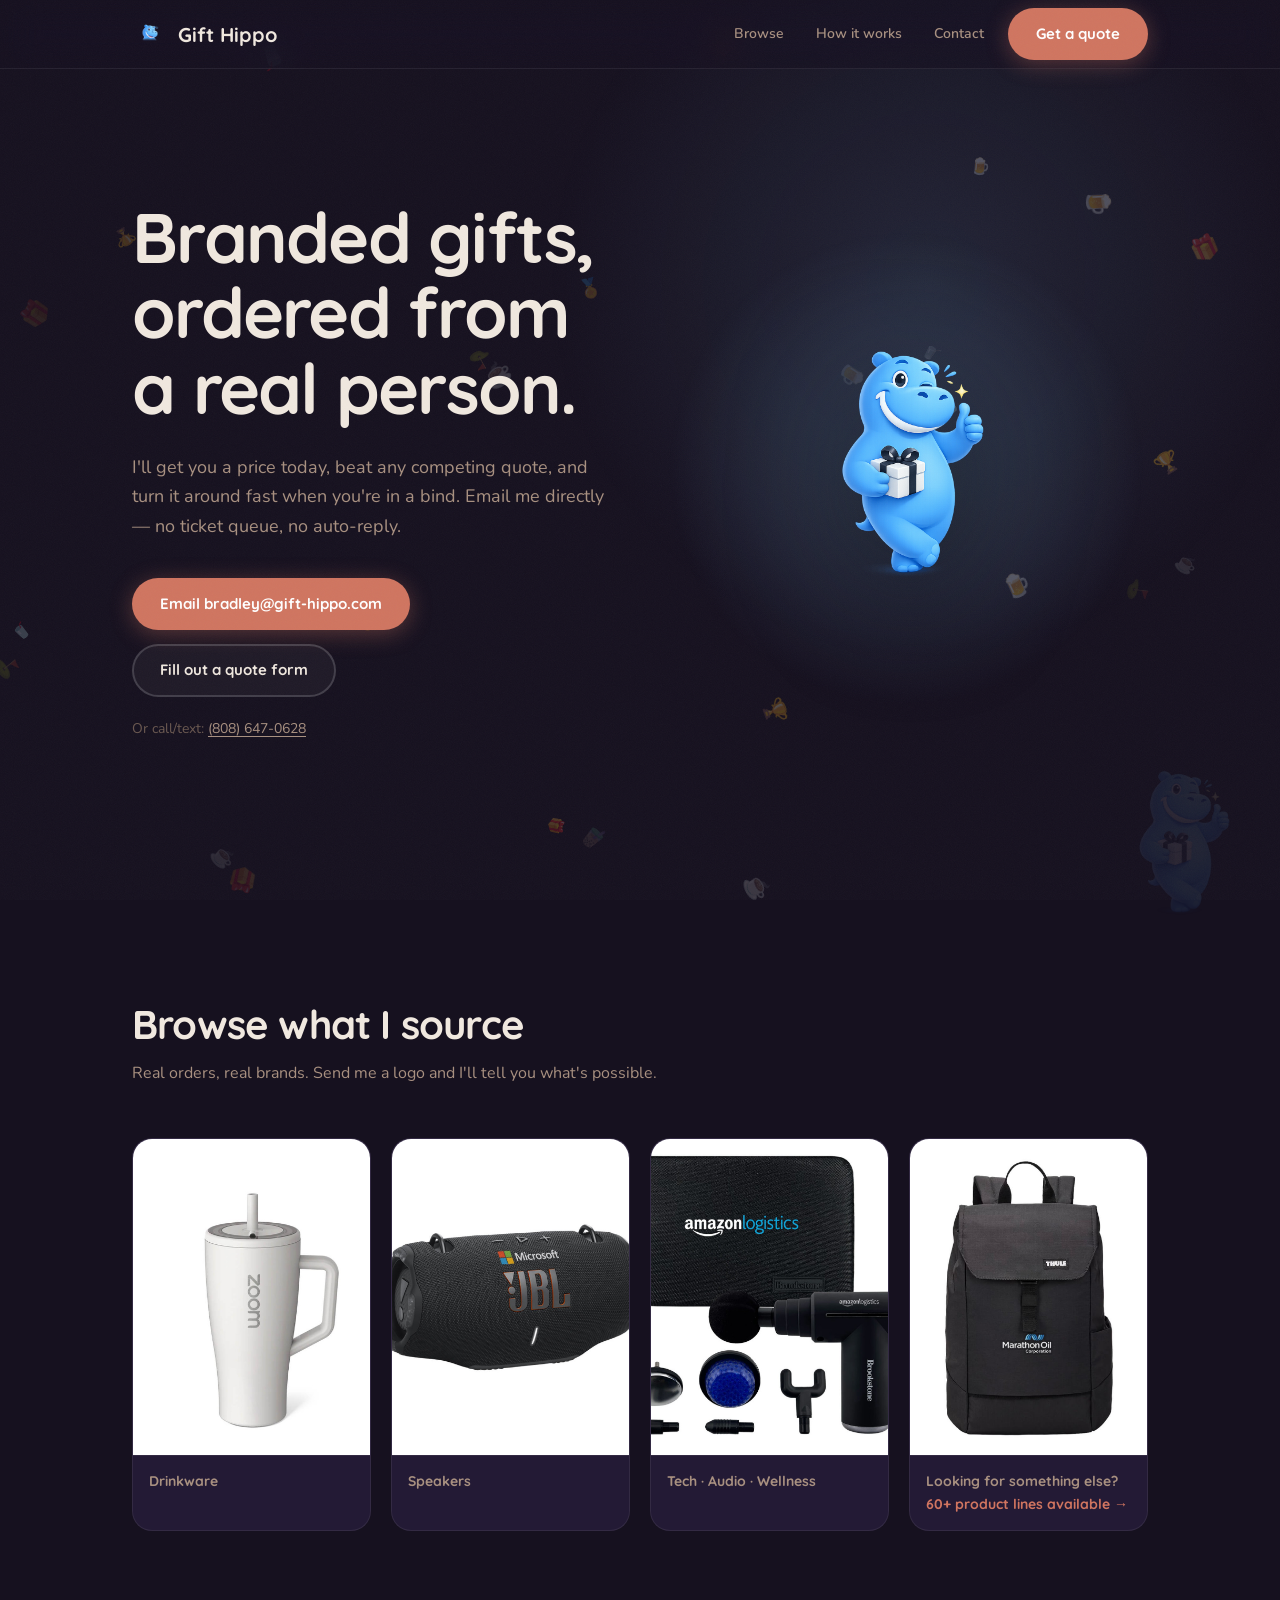
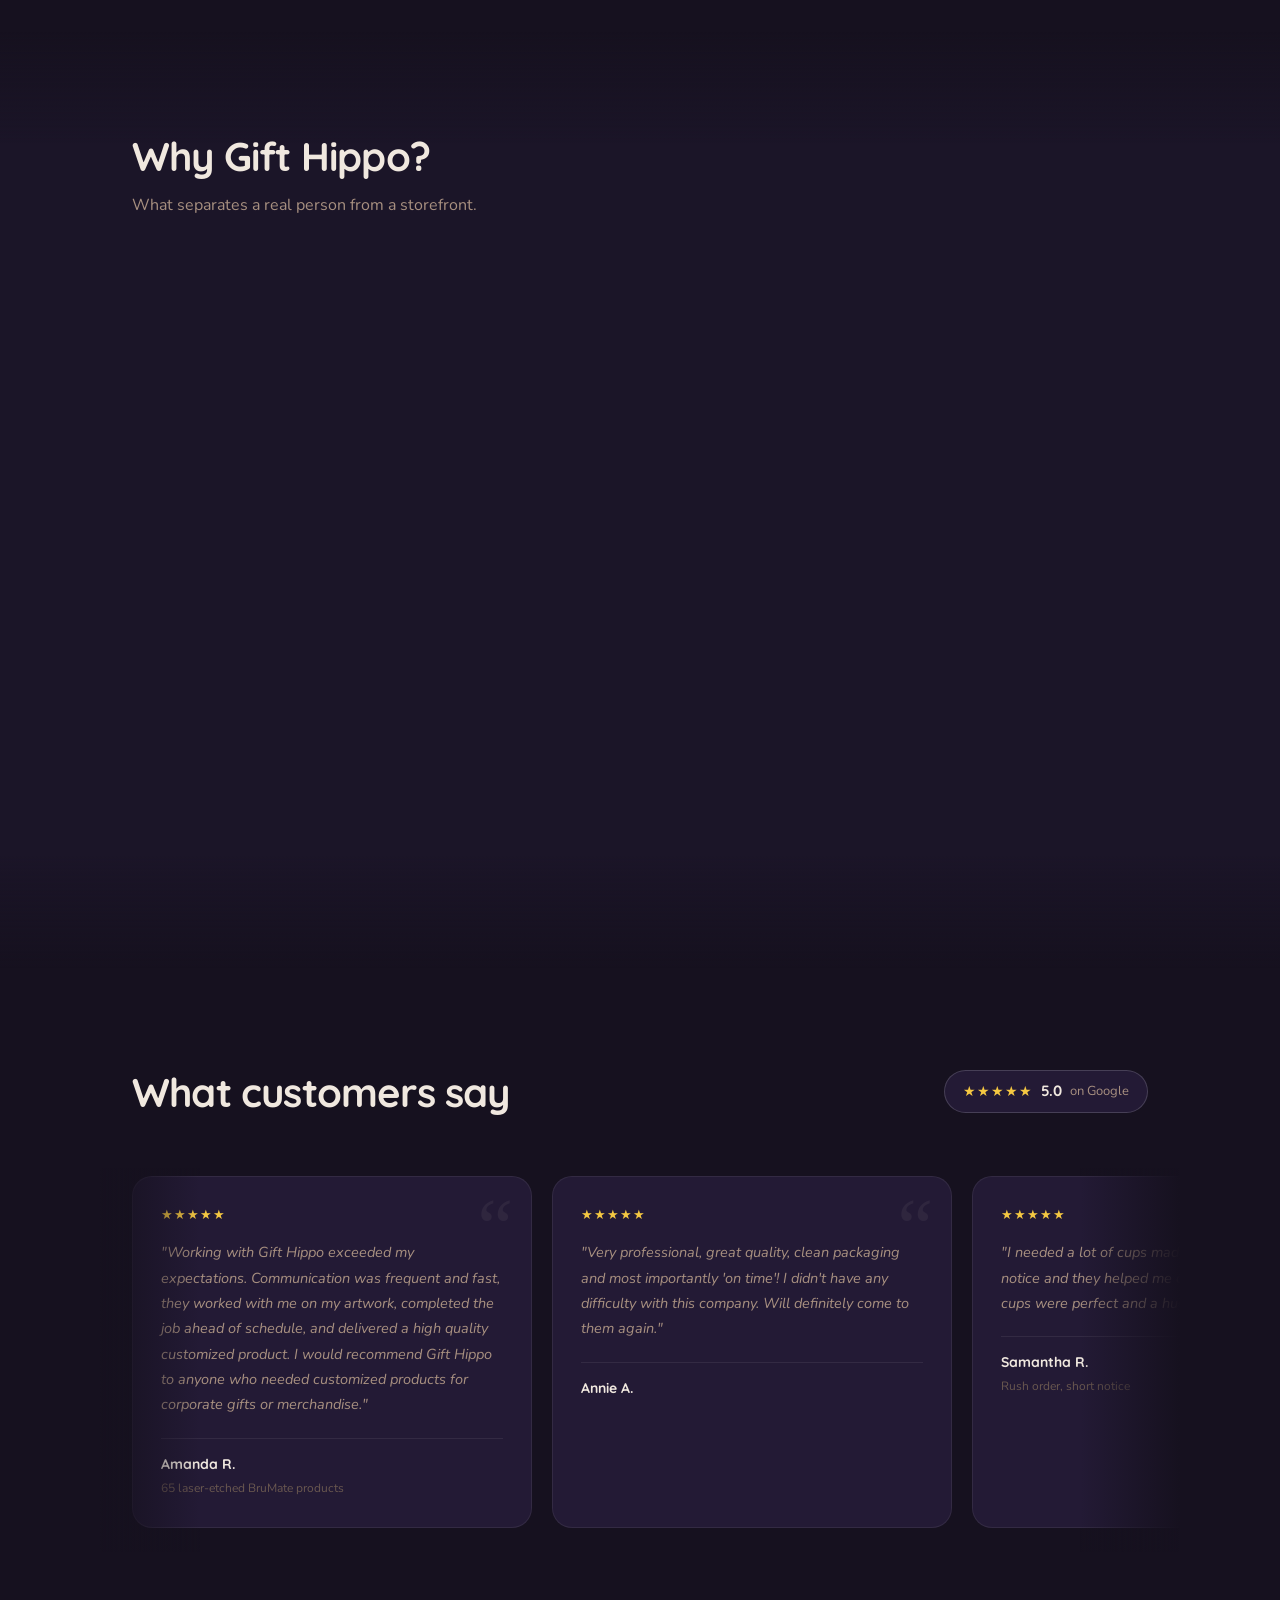
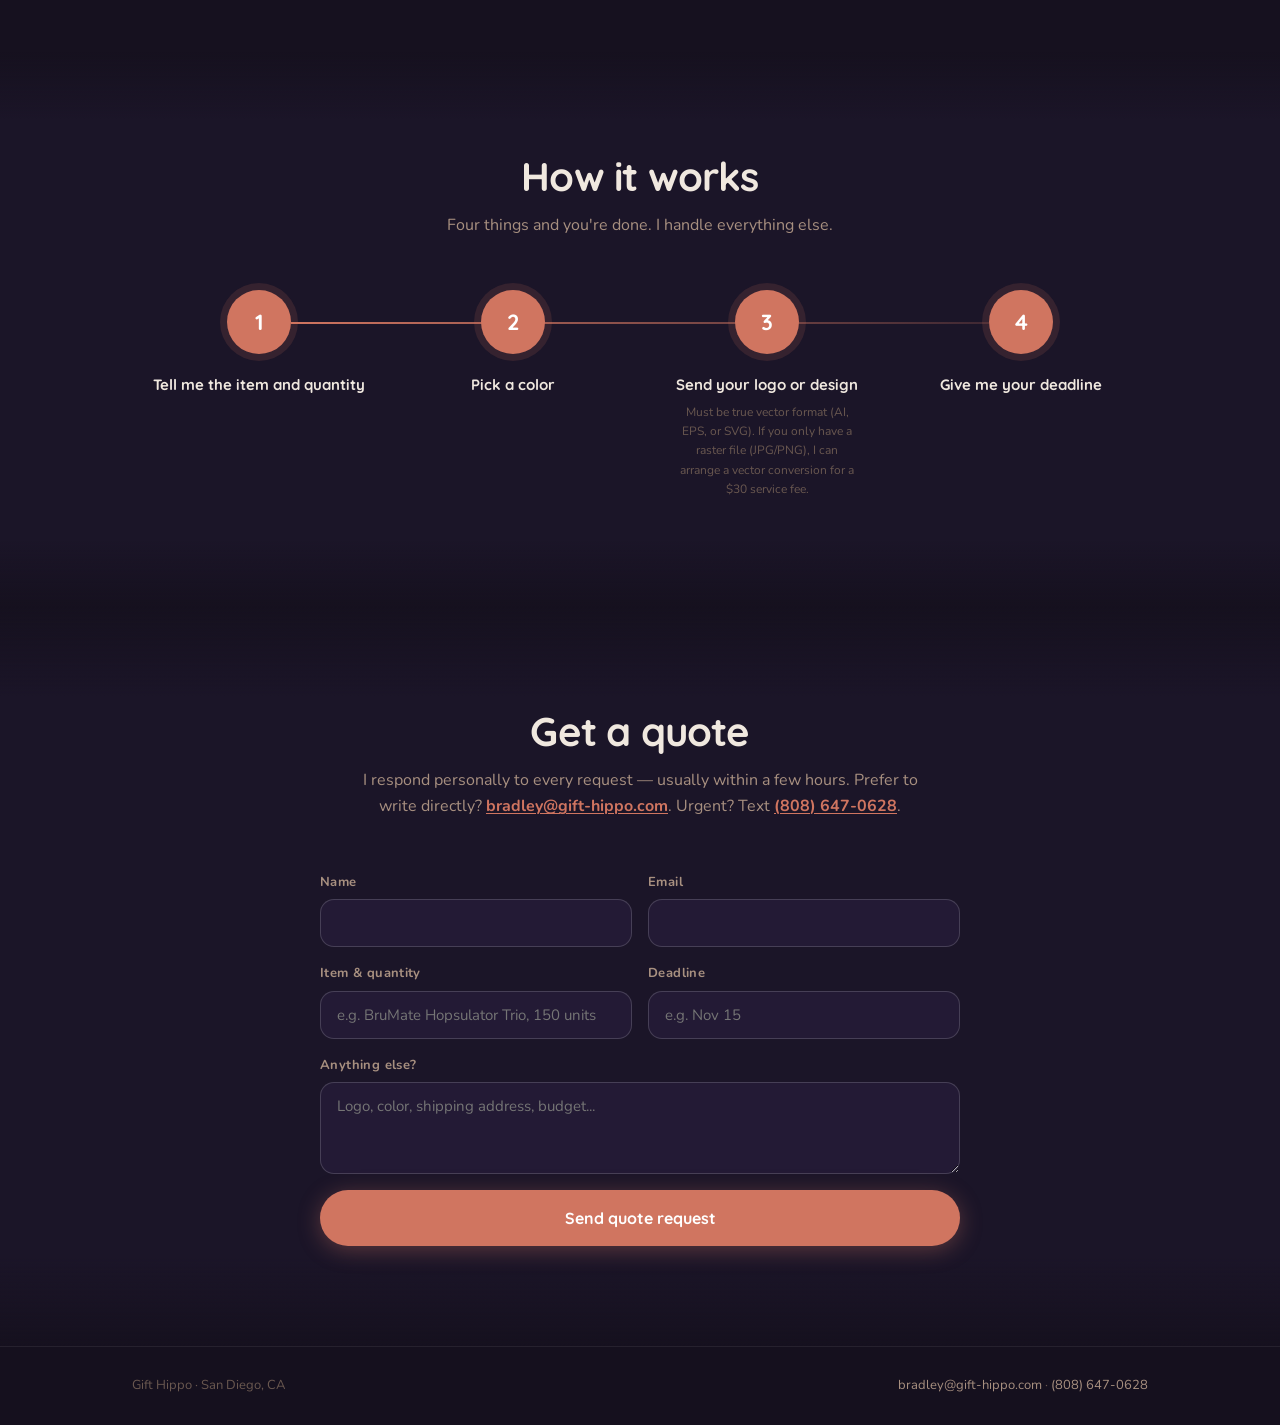
==== commit 4f5779cc: "Full site redesign: depth, parallax, motion, bento layout Visual: - SVG fractal grain overlay (body:" ====
--- a/index.html
+++ b/index.html
@@ -38,7 +38,7 @@
     <div class="wrap">
       <div class="hero">
         <div class="hero-copy">
-          <h1>Branded gifts, ordered from a real person.</h1>
+          <h1><span class="w">Branded</span> <span class="w">gifts,</span> <span class="w">ordered</span> <span class="w">from</span> <span class="w">a</span> <span class="w">real</span> <span class="w">person.</span></h1>
           <p class="lede">I'll get you a price today, beat any competing quote, and turn it around fast when you're in a bind. Email me directly — no ticket queue, no auto-reply.</p>
           <div class="cta-row">
             <a href="mailto:bradley@gift-hippo.com" class="btn btn-accent">Email bradley@gift-hippo.com</a>
@@ -46,7 +46,8 @@
           </div>
           <p class="hero-phone">Or call/text: <a href="tel:8086470628">(808) 647-0628</a></p>
         </div>
-        <div class="hero-mascot">
+        <div class="hero-mascot" id="hero-mascot">
+          <div class="hippo-glow"></div>
           <div class="hippo-wrapper" id="hippo-wrapper">
             <div class="hippo-bubble" id="hippo-bubble">
               <p>Email me today — I'll find the right gift at your budget.</p>
@@ -62,7 +63,7 @@
   <!-- Browse -->
   <section id="browse" class="section">
     <div class="wrap">
-      <div class="section-head">
+      <div class="section-head reveal">
         <h2>Browse what I source</h2>
         <p class="sub">Real orders, real brands. Send me a logo and I'll tell you what's possible.</p>
       </div>
@@ -90,17 +91,17 @@
   <!-- Why Gift Hippo — merged with operational pillars -->
   <section class="section alt-bg">
     <div class="wrap">
-      <div class="section-head">
+      <div class="section-head reveal">
         <h2>Why Gift Hippo?</h2>
         <p class="sub">What separates a real person from a storefront.</p>
       </div>
-      <div class="why-grid">
-        <div class="why-card">
+      <div class="why-grid stagger">
+        <div class="why-card why-feat">
           <div class="why-icon">👤</div>
           <div class="why-title">You're dealing with a real person</div>
           <div class="why-text">Not a storefront, not a rep rotating through a ticket queue. I source your order, approve the proof, and ship it myself. If something needs your attention, you hear from me directly.</div>
         </div>
-        <div class="why-card">
+        <div class="why-card why-feat">
           <div class="why-icon">🤝</div>
           <div class="why-title">Industry relationships = lowest cost</div>
           <div class="why-text">Years of direct relationships with brands and suppliers mean I can access inventory at prices most resellers can't touch. I'll beat any competing quote.</div>
@@ -140,28 +141,54 @@
           <a href="https://share.google/pCk6TLFYUDuigLmpX" target="_blank" rel="noopener" class="source">on Google</a>
         </div>
       </div>
-      <div class="reviews-grid">
-        <div class="review-card">
-          <div class="stars">★★★★★</div>
-          <p class="review-text">"Working with Gift Hippo exceeded my expectations. Communication was frequent and fast, they worked with me on my artwork, completed the job ahead of schedule, and delivered a high quality customized product. I would recommend Gift Hippo to anyone who needed customized products for corporate gifts or merchandise."</p>
-          <div class="review-meta">
-            <div class="review-name">Amanda R.</div>
-            <div class="review-detail">65 laser-etched BruMate products</div>
-          </div>
-        </div>
-        <div class="review-card">
-          <div class="stars">★★★★★</div>
-          <p class="review-text">"Very professional, great quality, clean packaging and most importantly 'on time'! I didn't have any difficulty with this company. Will definitely come to them again."</p>
-          <div class="review-meta">
-            <div class="review-name">Annie A.</div>
-          </div>
-        </div>
-        <div class="review-card">
-          <div class="stars">★★★★★</div>
-          <p class="review-text">"I needed a lot of cups made on an extremely short notice and they helped me out and got it done. The cups were perfect and a huge hit."</p>
-          <div class="review-meta">
-            <div class="review-name">Samantha R.</div>
-            <div class="review-detail">Rush order, short notice</div>
+      <div class="reviews-carousel">
+        <div class="reviews-track">
+          <div class="review-card">
+            <div class="stars">★★★★★</div>
+            <p class="review-text">"Working with Gift Hippo exceeded my expectations. Communication was frequent and fast, they worked with me on my artwork, completed the job ahead of schedule, and delivered a high quality customized product. I would recommend Gift Hippo to anyone who needed customized products for corporate gifts or merchandise."</p>
+            <div class="review-meta">
+              <div class="review-name">Amanda R.</div>
+              <div class="review-detail">65 laser-etched BruMate products</div>
+            </div>
+          </div>
+          <div class="review-card">
+            <div class="stars">★★★★★</div>
+            <p class="review-text">"Very professional, great quality, clean packaging and most importantly 'on time'! I didn't have any difficulty with this company. Will definitely come to them again."</p>
+            <div class="review-meta">
+              <div class="review-name">Annie A.</div>
+            </div>
+          </div>
+          <div class="review-card">
+            <div class="stars">★★★★★</div>
+            <p class="review-text">"I needed a lot of cups made on an extremely short notice and they helped me out and got it done. The cups were perfect and a huge hit."</p>
+            <div class="review-meta">
+              <div class="review-name">Samantha R.</div>
+              <div class="review-detail">Rush order, short notice</div>
+            </div>
+          </div>
+          <!-- Duplicates for seamless loop -->
+          <div class="review-card" aria-hidden="true">
+            <div class="stars">★★★★★</div>
+            <p class="review-text">"Working with Gift Hippo exceeded my expectations. Communication was frequent and fast, they worked with me on my artwork, completed the job ahead of schedule, and delivered a high quality customized product. I would recommend Gift Hippo to anyone who needed customized products for corporate gifts or merchandise."</p>
+            <div class="review-meta">
+              <div class="review-name">Amanda R.</div>
+              <div class="review-detail">65 laser-etched BruMate products</div>
+            </div>
+          </div>
+          <div class="review-card" aria-hidden="true">
+            <div class="stars">★★★★★</div>
+            <p class="review-text">"Very professional, great quality, clean packaging and most importantly 'on time'! I didn't have any difficulty with this company. Will definitely come to them again."</p>
+            <div class="review-meta">
+              <div class="review-name">Annie A.</div>
+            </div>
+          </div>
+          <div class="review-card" aria-hidden="true">
+            <div class="stars">★★★★★</div>
+            <p class="review-text">"I needed a lot of cups made on an extremely short notice and they helped me out and got it done. The cups were perfect and a huge hit."</p>
+            <div class="review-meta">
+              <div class="review-name">Samantha R.</div>
+              <div class="review-detail">Rush order, short notice</div>
+            </div>
           </div>
         </div>
       </div>
@@ -198,7 +225,7 @@
   </section>
 
   <!-- Contact -->
-  <section id="contact" class="section contact-section">
+  <section id="contact" class="section contact-section alt-bg">
     <div class="wrap">
       <div class="section-head centered">
         <h2>Get a quote</h2>
@@ -233,6 +260,10 @@
       </form>
     </div>
   </section>
+
+  <div class="contact-hippo" aria-hidden="true">
+    <img src="hippo-mascot-big.png" alt="">
+  </div>
 
 </main>
 
@@ -367,5 +398,90 @@
 });
 </script>
 
+<!-- ── Interactive redesign JS ── -->
+<script>
+(function () {
+
+  /* ── Nav compact on scroll ── */
+  var nav = document.querySelector('.site-header');
+  window.addEventListener('scroll', function () {
+    nav.classList.toggle('nav-scrolled', window.scrollY > 60);
+  }, { passive: true });
+
+  /* ── IntersectionObserver: .reveal ── */
+  var revealIO = new IntersectionObserver(function (entries) {
+    entries.forEach(function (e) {
+      if (e.isIntersecting) {
+        e.target.classList.add('in-view');
+        revealIO.unobserve(e.target);
+      }
+    });
+  }, { threshold: 0.12 });
+  document.querySelectorAll('.reveal').forEach(function (el) { revealIO.observe(el); });
+
+  /* ── IntersectionObserver: .stagger ── */
+  var staggerIO = new IntersectionObserver(function (entries) {
+    entries.forEach(function (e) {
+      if (e.isIntersecting) {
+        e.target.classList.add('in-view');
+        staggerIO.unobserve(e.target);
+      }
+    });
+  }, { threshold: 0.1 });
+  document.querySelectorAll('.stagger').forEach(function (el) { staggerIO.observe(el); });
+
+  /* ── Hero mascot parallax ── */
+  var heroMascot = document.getElementById('hero-mascot');
+  var ticking = false;
+  if (heroMascot) {
+    window.addEventListener('scroll', function () {
+      if (!ticking) {
+        requestAnimationFrame(function () {
+          var y = window.scrollY;
+          if (y < window.innerHeight * 1.2) {
+            heroMascot.style.transform = 'translateY(' + (y * -0.22) + 'px)';
+          }
+          ticking = false;
+        });
+        ticking = true;
+      }
+    }, { passive: true });
+  }
+
+  /* ── 3D tilt on browse cards ── */
+  document.querySelectorAll('.browse-card').forEach(function (card) {
+    card.addEventListener('mousemove', function (e) {
+      var rect = card.getBoundingClientRect();
+      var x = (e.clientX - rect.left) / rect.width  - 0.5;
+      var y = (e.clientY - rect.top)  / rect.height - 0.5;
+      card.style.transition = 'box-shadow 0.2s, border-color 0.2s';
+      card.style.transform  = 'perspective(700px) rotateY(' + (x * 14) + 'deg) rotateX(' + (-y * 14) + 'deg) translateY(-4px) scale(1.01)';
+    });
+    card.addEventListener('mouseleave', function () {
+      card.style.transition = 'transform 0.45s cubic-bezier(0.22,1,0.36,1), box-shadow 0.2s, border-color 0.2s';
+      card.style.transform  = '';
+    });
+  });
+
+  /* ── How it works: line draw + step pop ── */
+  var howSection = document.querySelector('#how-it-works');
+  var howGrid    = document.querySelector('.how-grid');
+  var howSteps   = document.querySelectorAll('.how-step');
+  if (howSection && howGrid) {
+    new IntersectionObserver(function (entries) {
+      if (entries[0].isIntersecting) {
+        howGrid.classList.add('line-drawn');
+        howSteps.forEach(function (step, i) {
+          setTimeout(function () {
+            step.classList.add('step-visible');
+          }, 250 + i * 180);
+        });
+      }
+    }, { threshold: 0.25 }).observe(howSection);
+  }
+
+}());
+</script>
+
 </body>
 </html>
--- a/style.css
+++ b/style.css
@@ -2,23 +2,29 @@
 :root {
   --bg:           #16111F;
   --bg-raised:    #1B1528;
-  --surface:      #251C37;
+  --surface:      #231A35;
+  --surface-hi:   #2D2244;
   --border:       rgba(255,255,255,0.07);
-  --border-light: rgba(255,255,255,0.14);
+  --border-light: rgba(255,255,255,0.16);
   --coral:        #D07560;
   --coral-bright: #E08878;
+  --coral-glow:   rgba(208,117,96,0.18);
   --cream:        #F0E8DF;
   --cream-mid:    #A89080;
   --cream-dim:    #6A5850;
   --gold:         #F5C842;
+  --hippo-blue:   rgba(135,196,244,0.2);
   --radius-lg:    20px;
   --radius-md:    14px;
+  --radius-sm:    8px;
   --radius-pill:  999px;
-  --section-py:   88px;
-  --card-pad:     24px;
+  --section-py:   100px;
+  --card-pad:     28px;
   --card-gap:     20px;
-  --h2:           clamp(26px, 3vw, 34px);
-  --head-mb:      48px;
+  --h2:           clamp(28px, 3.2vw, 40px);
+  --head-mb:      52px;
+  --ease-spring:  cubic-bezier(0.34, 1.56, 0.64, 1);
+  --ease-out:     cubic-bezier(0.22, 1, 0.36, 1);
 }
 
 /* ── Reset ───────────────────────────────────────── */
@@ -32,6 +38,19 @@
   background: var(--bg);
   overflow-x: hidden;
 }
+
+/* ── Grain texture overlay ───────────────────────── */
+body::after {
+  content: '';
+  position: fixed;
+  inset: 0;
+  background-image: url("data:image/svg+xml,%3Csvg xmlns='http://www.w3.org/2000/svg' width='300' height='300'%3E%3Cfilter id='n'%3E%3CfeTurbulence type='fractalNoise' baseFrequency='0.75' numOctaves='4' stitchTiles='stitch'/%3E%3C/filter%3E%3Crect width='300' height='300' filter='url(%23n)' opacity='1'/%3E%3C/svg%3E");
+  background-size: 200px 200px;
+  opacity: 0.035;
+  pointer-events: none;
+  z-index: 9000;
+}
+
 h1, h2, h3 {
   font-family: 'Quicksand', sans-serif;
   font-weight: 700;
@@ -50,58 +69,61 @@
   z-index: 1;
 }
 
+/* ── Reveal system ───────────────────────────────── */
+.reveal {
+  opacity: 0;
+  transform: translateY(30px);
+  transition: opacity 0.75s var(--ease-out), transform 0.75s var(--ease-out);
+}
+.reveal.in-view { opacity: 1; transform: none; }
+
+.stagger > * {
+  opacity: 0;
+  transform: translateY(24px);
+  transition: opacity 0.55s var(--ease-out), transform 0.55s var(--ease-out);
+}
+.stagger.in-view > *:nth-child(1) { transition-delay: 0.04s; }
+.stagger.in-view > *:nth-child(2) { transition-delay: 0.10s; }
+.stagger.in-view > *:nth-child(3) { transition-delay: 0.16s; }
+.stagger.in-view > *:nth-child(4) { transition-delay: 0.22s; }
+.stagger.in-view > *:nth-child(5) { transition-delay: 0.28s; }
+.stagger.in-view > *:nth-child(6) { transition-delay: 0.34s; }
+.stagger.in-view > * { opacity: 1; transform: none; }
+
 /* ── Section system ──────────────────────────────── */
-.section {
-  padding: var(--section-py) 0;
-  position: relative;
-  z-index: 1;
-}
+.section { padding: var(--section-py) 0; position: relative; z-index: 1; }
 .alt-bg {
   background: linear-gradient(180deg,
-    transparent 0%,
-    var(--bg-raised) 5%,
-    var(--bg-raised) 95%,
-    transparent 100%
-  );
-}
-
-.section-head { margin-bottom: var(--head-mb); }
-.section-head h2 { font-size: var(--h2); margin-bottom: 12px; }
-.section-head .sub {
-  font-size: 16px;
-  color: var(--cream-mid);
-  max-width: 540px;
-  line-height: 1.65;
-}
-.section-head.centered { text-align: center; }
-.section-head.centered .sub { margin: 0 auto; }
-
-/* ── Particle canvas ─────────────────────────────── */
-#particles {
+    rgba(27,21,40,0)   0%,
+    rgba(27,21,40,1)  12%,
+    rgba(27,21,40,1)  88%,
+    rgba(27,21,40,0) 100%);
+}
+
+/* ── Nav ─────────────────────────────────────────── */
+.site-header {
   position: fixed;
-  inset: 0;
-  z-index: -1;
-  pointer-events: none;
-  background: transparent;
-}
-
-/* ── Header ──────────────────────────────────────── */
-.site-header {
-  position: sticky;
-  top: 0;
-  z-index: 100;
-  background: rgba(22, 17, 31, 0.92);
-  backdrop-filter: blur(16px);
-  -webkit-backdrop-filter: blur(16px);
+  top: 0; left: 0; right: 0;
+  z-index: 1000;
+  backdrop-filter: blur(18px) saturate(1.5);
+  -webkit-backdrop-filter: blur(18px) saturate(1.5);
+  background: rgba(22,17,31,0.65);
   border-bottom: 1px solid var(--border);
+  transition: background 0.3s, border-color 0.3s;
+}
+.site-header.nav-scrolled {
+  background: rgba(22,17,31,0.94);
+  border-color: var(--border-light);
 }
 .header-inner {
   display: flex;
   align-items: center;
-  justify-content: space-between;
   gap: 24px;
-  height: 66px;
-}
+  height: 68px;
+  transition: height 0.3s var(--ease-out);
+}
+.site-header.nav-scrolled .header-inner { height: 56px; }
+
 .wordmark {
   display: flex;
   align-items: center;
@@ -113,16 +135,23 @@
   flex-shrink: 0;
 }
 .wordmark-icon {
-  width: 40px;
-  height: 40px;
+  width: 36px;
+  height: 36px;
   object-fit: contain;
-}
+  animation: hippo-nav-breathe 4s ease-in-out infinite;
+}
+@keyframes hippo-nav-breathe {
+  0%, 100% { transform: scale(1) translateY(0); }
+  50%       { transform: scale(1.07) translateY(-1px); }
+}
+
 .site-header nav {
   display: flex;
   gap: 32px;
   font-size: 14px;
   font-weight: 600;
   color: var(--cream-mid);
+  margin-left: auto;
 }
 .site-header nav a { transition: color 0.15s; }
 .site-header nav a:hover { color: var(--cream); }
@@ -132,132 +161,215 @@
   display: inline-flex;
   align-items: center;
   justify-content: center;
+  font-family: 'Quicksand', sans-serif;
+  font-weight: 700;
+  font-size: 15px;
   padding: 12px 26px;
   border-radius: var(--radius-pill);
-  font-family: 'Nunito', sans-serif;
-  font-weight: 700;
-  font-size: 14px;
-  border: none;
+  border: 2px solid transparent;
   cursor: pointer;
-  transition: transform 0.15s ease, background 0.15s ease;
+  transition: transform 0.22s var(--ease-spring), box-shadow 0.22s, background 0.2s, border-color 0.2s;
+  position: relative;
+  overflow: hidden;
   white-space: nowrap;
 }
-.btn:hover { transform: translateY(-2px); }
-.btn-accent { background: var(--coral); color: #fff; }
-.btn-accent:hover { background: var(--coral-bright); }
+.btn:hover  { transform: translateY(-2px); }
+.btn:active { transform: translateY(0) scale(0.98); }
+
+.btn-accent {
+  background: var(--coral);
+  color: #fff;
+  box-shadow: 0 4px 22px rgba(208,117,96,0.36);
+}
+.btn-accent:hover {
+  background: var(--coral-bright);
+  box-shadow: 0 8px 32px rgba(208,117,96,0.52);
+}
+/* Shimmer sweep */
+.btn-accent::after {
+  content: '';
+  position: absolute;
+  top: 0; left: -100%;
+  width: 55%; height: 100%;
+  background: linear-gradient(90deg, transparent, rgba(255,255,255,0.24), transparent);
+  animation: btn-shimmer 3.5s ease-in-out 1.8s infinite;
+}
+@keyframes btn-shimmer {
+  0%      { left: -100%; }
+  30%,100% { left: 155%; }
+}
+
 .btn-outline {
-  background: transparent;
-  border: 2px solid rgba(208,117,96,0.45);
-  color: var(--coral);
+  border-color: var(--border-light);
+  color: var(--cream);
+  background: rgba(255,255,255,0.04);
 }
 .btn-outline:hover {
-  border-color: var(--coral);
-  background: rgba(208,117,96,0.08);
+  border-color: rgba(255,255,255,0.32);
+  background: rgba(255,255,255,0.09);
 }
 
 /* ── Hero ────────────────────────────────────────── */
 .hero-section {
-  min-height: calc(100vh - 66px);
-  padding: 48px 0 56px;
-  position: relative;
-  z-index: 1;
-  display: flex;
-  align-items: center;
-}
+  min-height: 100vh;
+  display: flex;
+  align-items: center;
+  padding: 120px 0 80px;
+  position: relative;
+  overflow: hidden;
+}
+/* Ambient glows */
+.hero-section::before {
+  content: '';
+  position: absolute;
+  top: -15%; right: -5%;
+  width: 65vw; height: 65vw;
+  background: radial-gradient(circle, rgba(135,196,244,0.11) 0%, transparent 65%);
+  pointer-events: none;
+}
+
 .hero {
   display: grid;
-  grid-template-columns: 1fr 460px;
+  grid-template-columns: 1fr 1fr;
   gap: 48px;
   align-items: center;
-  width: 100%;
-}
-.hero-copy {
-  min-width: 0;
-}
+}
+
+.hero-copy { position: relative; z-index: 2; }
+
 .hero-copy h1 {
-  font-size: clamp(32px, 4vw, 52px);
-  line-height: 1.1;
-  margin-bottom: 20px;
-}
+  font-size: clamp(36px, 5.5vw, 70px);
+  line-height: 1.08;
+  letter-spacing: -0.025em;
+  margin-bottom: 26px;
+}
+/* Word-by-word entrance */
+.hero-copy h1 .w {
+  display: inline-block;
+  opacity: 0;
+  transform: translateY(24px);
+  animation: word-rise 0.65s var(--ease-out) forwards;
+}
+@keyframes word-rise { to { opacity: 1; transform: none; } }
+.hero-copy h1 .w:nth-child(1) { animation-delay: 0.10s; }
+.hero-copy h1 .w:nth-child(2) { animation-delay: 0.17s; }
+.hero-copy h1 .w:nth-child(3) { animation-delay: 0.24s; }
+.hero-copy h1 .w:nth-child(4) { animation-delay: 0.31s; }
+.hero-copy h1 .w:nth-child(5) { animation-delay: 0.38s; }
+.hero-copy h1 .w:nth-child(6) { animation-delay: 0.45s; }
+.hero-copy h1 .w:nth-child(7) { animation-delay: 0.52s; }
+
 .lede {
-  font-size: 17px;
+  font-size: clamp(15px, 1.5vw, 18px);
   color: var(--cream-mid);
-  line-height: 1.7;
-  margin-bottom: 32px;
-}
+  max-width: 500px;
+  margin-bottom: 36px;
+  opacity: 0;
+  transform: translateY(16px);
+  animation: fade-up 0.7s var(--ease-out) 0.72s forwards;
+}
+@keyframes fade-up { to { opacity: 1; transform: none; } }
+
 .cta-row {
   display: flex;
-  gap: 12px;
+  gap: 14px;
   flex-wrap: wrap;
   align-items: center;
-  margin-bottom: 16px;
+  opacity: 0;
+  transform: translateY(16px);
+  animation: fade-up 0.7s var(--ease-out) 0.88s forwards;
 }
 .hero-phone {
-  font-size: 13px;
+  margin-top: 20px;
+  font-size: 14px;
   color: var(--cream-dim);
-}
-.hero-phone a { color: var(--cream-mid); font-weight: 600; transition: color 0.15s; }
+  opacity: 0;
+  transform: translateY(12px);
+  animation: fade-up 0.7s var(--ease-out) 1.04s forwards;
+}
+.hero-phone a {
+  color: var(--cream-mid);
+  text-decoration: underline;
+  text-underline-offset: 3px;
+  transition: color 0.15s;
+}
 .hero-phone a:hover { color: var(--cream); }
+
+/* ── Mascot ──────────────────────────────────────── */
 .hero-mascot {
-  display: flex;
+  position: relative;
+  display: flex;
+  align-items: center;
   justify-content: center;
-  align-items: flex-end;
-}
-
-/* ── Hippo mascot ────────────────────────────────── */
+  will-change: transform;
+}
+
+.hippo-glow {
+  position: absolute;
+  width: 520px; height: 520px;
+  border-radius: 50%;
+  background: radial-gradient(circle, rgba(135,196,244,0.22) 0%, transparent 65%);
+  top: 50%; left: 50%;
+  transform: translate(-50%, -50%);
+  pointer-events: none;
+  animation: glow-pulse 4.5s ease-in-out infinite;
+}
+@keyframes glow-pulse {
+  0%,100% { opacity: 0.7; transform: translate(-50%,-50%) scale(0.94); }
+  50%     { opacity: 1.0; transform: translate(-50%,-50%) scale(1.06); }
+}
+
 .hippo-wrapper {
-  display: inline-flex;
-  flex-direction: column;
-  align-items: center;
-  position: relative;
+  position: relative;
+  display: inline-block;
   cursor: pointer;
 }
 .hippo-svg {
   width: 100%;
-  max-width: 460px;
-  display: block;
-  animation:
-    hippo-enter 0.8s cubic-bezier(0.22, 1, 0.36, 1) both,
-    hippo-idle 5.5s ease-in-out 0.8s infinite;
-  filter: drop-shadow(0 24px 40px rgba(0,0,0,0.5));
-  transition: filter 0.3s ease;
-}
-.hippo-wrapper:hover .hippo-svg {
-  filter: drop-shadow(0 28px 48px rgba(208,117,96,0.3));
-}
-.hippo-wrapper::after {
+  max-width: 440px;
+  filter: drop-shadow(0 28px 56px rgba(0,0,0,0.5));
+  animation: hippo-float 3.8s ease-in-out infinite;
+  position: relative;
+  z-index: 1;
+}
+@keyframes hippo-float {
+  0%,100% { transform: translateY(0); }
+  50%     { transform: translateY(-14px); }
+}
+
+.hippo-bubble {
+  position: absolute;
+  bottom: calc(100% + 16px);
+  left: 50%;
+  transform: translateX(-50%) scale(0.88);
+  opacity: 0;
+  background: var(--surface);
+  border: 1px solid var(--border-light);
+  border-radius: var(--radius-md);
+  padding: 16px 20px;
+  width: 260px;
+  box-shadow: 0 16px 40px rgba(0,0,0,0.4);
+  transition: opacity 0.28s, transform 0.28s var(--ease-spring);
+  pointer-events: none;
+  z-index: 10;
+}
+.hippo-bubble.open {
+  opacity: 1;
+  transform: translateX(-50%) scale(1);
+  pointer-events: auto;
+}
+.hippo-bubble::after {
   content: '';
-  display: block;
-  width: 100px;
-  height: 12px;
-  background: radial-gradient(ellipse at center, rgba(0,0,0,0.4) 0%, transparent 70%);
-  border-radius: 50%;
-  margin-top: -8px;
-  animation:
-    shadow-enter 0.8s ease both,
-    hippo-shadow 5.5s ease-in-out 0.8s infinite;
-}
-@keyframes hippo-enter {
-  0%   { opacity: 0; transform: translateX(28px) translateY(14px) scale(0.88); }
-  65%  { opacity: 1; transform: translateX(-4px) translateY(-5px) scale(1.03); }
-  82%  { transform: translateX(1px) translateY(1px) scale(0.99); }
-  100% { opacity: 1; transform: translate(0, 0) scale(1); }
-}
-@keyframes shadow-enter {
-  0%   { opacity: 0; transform: scaleX(0.5); }
-  100% { opacity: 1; transform: scaleX(1); }
-}
-@keyframes hippo-idle {
-  0%, 100% { transform: translateY(0px) rotate(-0.8deg) scale(1); }
-  30%       { transform: translateY(-11px) rotate(0.4deg) scale(1.015); }
-  55%       { transform: translateY(-16px) rotate(1deg) scale(1.02); }
-  75%       { transform: translateY(-6px) rotate(0.2deg) scale(1.005); }
-  90%       { transform: translateY(2px) rotate(-0.8deg) scale(0.99); }
-}
-@keyframes hippo-shadow {
-  0%, 100% { transform: scaleX(1); opacity: 0.8; }
-  55%       { transform: scaleX(0.65); opacity: 0.28; }
-}
+  position: absolute;
+  top: 100%; left: 50%;
+  transform: translateX(-50%);
+  border: 9px solid transparent;
+  border-top-color: var(--surface);
+  border-bottom: none;
+}
+.hippo-bubble p { margin: 0 0 10px; font-weight: 600; color: var(--cream); font-size: 14px; }
+.bubble-cta { font-size: 13px; font-weight: 700; color: var(--coral); word-break: break-all; }
+.bubble-cta:hover { opacity: 0.8; }
 
 /* ── Browse ──────────────────────────────────────── */
 .browse-grid {
@@ -266,117 +378,208 @@
   gap: var(--card-gap);
 }
 .browse-card {
-  position: relative;
-  border-radius: var(--radius-md);
+  display: block;
+  border-radius: var(--radius-lg);
   overflow: hidden;
-  aspect-ratio: 3 / 4;
-  display: block;
+  position: relative;
+  background: var(--surface);
   border: 1px solid var(--border);
-  transition: transform 0.22s ease, border-color 0.22s ease;
+  cursor: pointer;
+  transform-style: preserve-3d;
+  transition: box-shadow 0.2s, border-color 0.2s;
+  will-change: transform;
 }
 .browse-card:hover {
-  transform: translateY(-5px);
   border-color: var(--border-light);
+  box-shadow: 0 28px 64px rgba(0,0,0,0.5);
 }
 .browse-card img {
   width: 100%;
-  height: 100%;
+  aspect-ratio: 3/4;
   object-fit: cover;
-  transition: transform 0.4s ease;
-}
-.browse-card:hover img { transform: scale(1.04); }
+  display: block;
+  transition: transform 0.5s var(--ease-out);
+}
+.browse-card:hover img { transform: scale(1.06); }
 .browse-card span {
-  position: absolute;
-  bottom: 0; left: 0; right: 0;
-  background: linear-gradient(to top, rgba(14,9,22,0.95) 0%, transparent 100%);
-  color: var(--cream);
+  display: block;
+  padding: 14px 16px;
   font-family: 'Quicksand', sans-serif;
   font-weight: 700;
   font-size: 14px;
-  padding: 40px 16px 16px;
-}
-
-/* ── Why Gift Hippo ──────────────────────────────── */
+  color: var(--cream-mid);
+  transition: color 0.2s;
+  border-top: 1px solid var(--border);
+}
+.browse-card:hover span { color: var(--cream); }
+.browse-card strong { color: var(--coral); }
+/* Hover overlay */
+.browse-card::after {
+  content: '';
+  position: absolute;
+  inset: 0;
+  background: linear-gradient(180deg, transparent 45%, rgba(22,17,31,0.68) 100%);
+  opacity: 0;
+  transition: opacity 0.3s;
+  pointer-events: none;
+}
+.browse-card:hover::after { opacity: 1; }
+
+/* ── Section head ────────────────────────────────── */
+.section-head { margin-bottom: var(--head-mb); }
+.section-head.centered { text-align: center; }
+.section-head h2 {
+  font-size: var(--h2);
+  letter-spacing: -0.02em;
+  margin-bottom: 12px;
+}
+.sub {
+  color: var(--cream-mid);
+  font-size: 16px;
+  max-width: 560px;
+}
+.section-head.centered .sub { margin: 0 auto; }
+
+/* ── Why Gift Hippo — bento ──────────────────────── */
 .why-grid {
   display: grid;
-  grid-template-columns: repeat(3, 1fr);
+  grid-template-columns: repeat(4, 1fr);
   gap: var(--card-gap);
 }
 .why-card {
   background: var(--surface);
-  border-radius: var(--radius-md);
+  border: 1px solid var(--border);
+  border-radius: var(--radius-lg);
   padding: var(--card-pad);
-  border: 1px solid var(--border);
-  border-top: 3px solid var(--coral);
-  transition: transform 0.2s ease;
-}
-.why-card:hover { transform: translateY(-3px); }
-.why-icon { font-size: 26px; margin-bottom: 16px; line-height: 1; }
+  transition: transform 0.3s var(--ease-out), box-shadow 0.3s, border-color 0.3s;
+  position: relative;
+  overflow: hidden;
+}
+/* Feature cards span 2 columns */
+.why-card.why-feat { grid-column: span 2; }
+
+.why-card:hover {
+  transform: translateY(-5px);
+  box-shadow: 0 24px 52px rgba(0,0,0,0.32);
+  border-color: rgba(208,117,96,0.3);
+}
+/* Corner glow */
+.why-card::before {
+  content: '';
+  position: absolute;
+  top: 0; right: 0;
+  width: 180px; height: 180px;
+  background: radial-gradient(circle at top right, rgba(208,117,96,0.16), transparent 65%);
+  opacity: 0;
+  transition: opacity 0.4s;
+  pointer-events: none;
+}
+.why-card:hover::before { opacity: 1; }
+
+.why-icon { font-size: 28px; margin-bottom: 16px; display: block; }
 .why-title {
   font-family: 'Quicksand', sans-serif;
   font-weight: 700;
-  font-size: 16px;
+  font-size: 16.5px;
   color: var(--cream);
   margin-bottom: 10px;
   line-height: 1.3;
 }
-.why-text { font-size: 14px; color: var(--cream-mid); line-height: 1.7; }
-
-/* ── Reviews ─────────────────────────────────────── */
+.why-text { font-size: 14px; color: var(--cream-mid); line-height: 1.72; }
+.why-feat .why-title { font-size: 20px; }
+.why-feat .why-text  { font-size: 15.5px; }
+
+/* ── Reviews header ──────────────────────────────── */
 .reviews-header {
   display: flex;
   align-items: center;
-  gap: 20px;
+  justify-content: space-between;
+  margin-bottom: var(--head-mb);
   flex-wrap: wrap;
-  margin-bottom: var(--head-mb);
-}
-.reviews-header h2 { font-size: var(--h2); }
+  gap: 16px;
+}
+.reviews-header h2 { font-size: var(--h2); letter-spacing: -0.02em; }
 .reviews-badge {
-  display: inline-flex;
-  align-items: center;
-  gap: 7px;
+  display: flex;
+  align-items: center;
+  gap: 8px;
   background: var(--surface);
   border: 1px solid var(--border-light);
   border-radius: var(--radius-pill);
-  padding: 7px 16px;
-  font-size: 13px;
+  padding: 8px 18px;
+}
+.stars { color: var(--gold); font-size: 14px; letter-spacing: 1px; }
+.score { font-family: 'Quicksand', sans-serif; font-weight: 700; font-size: 15px; }
+.source { font-size: 13px; color: var(--cream-mid); transition: color 0.15s; }
+.source:hover { color: var(--cream); }
+
+/* ── Reviews carousel ────────────────────────────── */
+.reviews-carousel {
+  overflow: hidden;
+  position: relative;
+  margin: 0 -32px;
+  padding: 0 32px;
+}
+/* Fade edges */
+.reviews-carousel::before,
+.reviews-carousel::after {
+  content: '';
+  position: absolute;
+  top: 0; bottom: 0;
+  width: 100px;
+  z-index: 2;
+  pointer-events: none;
+}
+.reviews-carousel::before {
+  left: 0;
+  background: linear-gradient(90deg, var(--bg) 0%, transparent 100%);
+}
+.reviews-carousel::after {
+  right: 0;
+  background: linear-gradient(270deg, var(--bg) 0%, transparent 100%);
+}
+.reviews-track {
+  display: flex;
+  gap: 20px;
+  width: max-content;
+  animation: reviews-scroll 36s linear infinite;
+  padding: 8px 0 24px;
+}
+.reviews-carousel:hover .reviews-track { animation-play-state: paused; }
+@keyframes reviews-scroll {
+  from { transform: translateX(0); }
+  to   { transform: translateX(-50%); }
+}
+.review-card {
+  width: 400px;
   flex-shrink: 0;
-}
-.reviews-badge .stars { color: var(--gold); font-size: 12px; letter-spacing: 1px; }
-.reviews-badge .score { font-family: 'Quicksand', sans-serif; font-weight: 700; color: var(--cream); }
-.reviews-badge .source {
-  color: var(--cream-mid);
-  text-decoration: underline;
-  text-underline-offset: 2px;
-  transition: color 0.15s;
-}
-.reviews-badge .source:hover { color: var(--cream); }
-.reviews-grid {
-  display: grid;
-  grid-template-columns: repeat(3, 1fr);
-  gap: var(--card-gap);
-  align-items: start;
-}
-.review-card {
   background: var(--surface);
-  border-radius: var(--radius-md);
+  border: 1px solid var(--border);
+  border-radius: var(--radius-lg);
   padding: var(--card-pad);
-  border: 1px solid var(--border);
-  display: flex;
-  flex-direction: column;
-  gap: 16px;
-}
-.review-card .stars { color: var(--gold); font-size: 12px; letter-spacing: 2px; }
+  position: relative;
+}
+/* Decorative quote mark */
+.review-card::before {
+  content: '\201C';
+  position: absolute;
+  top: 10px; right: 18px;
+  font-size: 80px;
+  line-height: 1;
+  font-family: Georgia, serif;
+  color: var(--cream);
+  opacity: 0.055;
+  pointer-events: none;
+}
+.review-card .stars { font-size: 13px; margin-bottom: 14px; display: block; }
 .review-text {
-  font-size: 14px;
+  font-size: 14.5px;
   color: var(--cream-mid);
   line-height: 1.75;
+  margin-bottom: 20px;
   font-style: italic;
 }
-.review-meta {
-  padding-top: 16px;
-  border-top: 1px solid var(--border);
-}
+.review-meta { border-top: 1px solid var(--border); padding-top: 14px; }
 .review-name {
   font-family: 'Quicksand', sans-serif;
   font-weight: 700;
@@ -392,27 +595,36 @@
   align-items: start;
   position: relative;
 }
-/* Coral line connecting the four step numbers */
+/* Animated coral line */
 .how-grid::before {
   content: '';
   position: absolute;
-  top: 32px; /* half of 64px step-num */
+  top: 32px;
   left: calc(12.5% + 32px);
   right: calc(12.5% + 32px);
   height: 2px;
-  background: linear-gradient(90deg, var(--coral) 0%, rgba(208,117,96,0.2) 100%);
+  background: linear-gradient(90deg, var(--coral), rgba(208,117,96,0.2));
   z-index: 0;
   pointer-events: none;
-}
+  transform: scaleX(0);
+  transform-origin: left;
+  transition: transform 1.4s var(--ease-out);
+}
+.how-grid.line-drawn::before { transform: scaleX(1); }
+
 .how-step {
   padding: 0 16px 8px;
   text-align: center;
   position: relative;
   z-index: 1;
-}
+  opacity: 0;
+  transform: translateY(20px);
+  transition: opacity 0.5s var(--ease-out), transform 0.5s var(--ease-out);
+}
+.how-step.step-visible { opacity: 1; transform: none; }
+
 .step-num {
-  width: 64px;
-  height: 64px;
+  width: 64px; height: 64px;
   border-radius: 50%;
   background: var(--coral);
   color: #fff;
@@ -426,6 +638,14 @@
   position: relative;
   z-index: 1;
   box-shadow: 0 0 0 7px rgba(208,117,96,0.14);
+}
+.how-step.step-visible .step-num {
+  animation: step-pop 0.55s var(--ease-spring) forwards;
+}
+@keyframes step-pop {
+  0%   { transform: scale(0.7); }
+  60%  { transform: scale(1.12); }
+  100% { transform: scale(1); }
 }
 .step-title {
   display: block;
@@ -445,185 +665,134 @@
   margin: 0 auto;
 }
 
-/* ── Pillars ─────────────────────────────────────── */
-.pillars-grid {
+/* ── Inline link ─────────────────────────────────── */
+.inline-link {
+  color: var(--coral);
+  font-weight: 700;
+  text-decoration: underline;
+  text-underline-offset: 2px;
+}
+
+/* ── Contact ─────────────────────────────────────── */
+.contact-section {
+  position: relative;
+  overflow: hidden;
+}
+/* Ghost hippo bottom-right */
+.contact-hippo {
+  position: absolute;
+  right: -40px;
+  bottom: -40px;
+  width: 280px;
+  opacity: 0.09;
+  pointer-events: none;
+  animation: hippo-float 4.5s ease-in-out infinite;
+  animation-delay: -1.8s;
+}
+.contact-hippo img { width: 100%; }
+
+.quote-form {
+  max-width: 640px;
+  margin: 0 auto;
+  display: flex;
+  flex-direction: column;
+  gap: 16px;
+  position: relative;
+  z-index: 1;
+}
+.form-row {
   display: grid;
-  grid-template-columns: repeat(3, 1fr);
-  gap: var(--card-gap);
-}
-.pillar {
-  background: var(--surface);
-  border-radius: var(--radius-md);
-  padding: var(--card-pad);
-  border: 1px solid var(--border);
-  transition: transform 0.2s ease;
-}
-.pillar:hover { transform: translateY(-2px); }
-.pillar-title {
-  font-family: 'Quicksand', sans-serif;
-  font-weight: 700;
-  font-size: 15px;
-  color: var(--cream);
-  margin-bottom: 8px;
-}
-.pillar-text { font-size: 13px; color: var(--cream-mid); line-height: 1.65; }
-
-/* ── Contact ─────────────────────────────────────── */
-.contact-section .section-head h2 { font-size: clamp(26px, 3vw, 38px); }
-.quote-form {
-  max-width: 560px;
-  margin: 0 auto;
-  background: var(--surface);
-  border-radius: var(--radius-lg);
-  padding: 36px;
-  border: 1px solid var(--border);
-}
-.form-row { display: flex; gap: 16px; flex-wrap: wrap; }
-.form-field { flex: 1 1 200px; margin-bottom: 20px; }
+  grid-template-columns: 1fr 1fr;
+  gap: 16px;
+}
+.form-field {
+  display: flex;
+  flex-direction: column;
+  gap: 6px;
+}
 .form-field label {
-  display: block;
   font-size: 13px;
-  font-weight: 600;
-  color: var(--cream);
-  margin-bottom: 7px;
+  font-weight: 700;
+  color: var(--cream-mid);
+  letter-spacing: 0.03em;
 }
 .form-field input,
 .form-field textarea {
-  width: 100%;
-  background: var(--bg);
-  border: 1px solid var(--border-light);
-  border-radius: 10px;
-  padding: 11px 14px;
-  font-family: 'Nunito', sans-serif;
-  font-size: 14px;
-  color: var(--cream);
-  transition: border-color 0.15s ease;
-  resize: vertical;
-}
-.form-field input:focus,
-.form-field textarea:focus { outline: none; border-color: var(--coral); }
-.form-field input::placeholder,
-.form-field textarea::placeholder { color: var(--cream-dim); }
-.quote-form .btn { width: 100%; padding: 15px; font-size: 15px; margin-top: 4px; }
-
-/* Post-submit confirmation panel */
-.quote-confirm {
-  max-width: 560px;
-  margin: 0 auto;
-  background: var(--surface);
-  border-radius: var(--radius-lg);
-  padding: 40px 36px 36px;
-  border: 1px solid var(--border);
-  text-align: center;
-}
-.quote-confirm-icon { font-size: 36px; margin-bottom: 16px; line-height: 1; }
-.quote-confirm h3 {
-  font-family: 'Quicksand', sans-serif;
-  font-size: 20px;
-  color: var(--cream);
-  margin-bottom: 10px;
-}
-.quote-confirm p {
-  font-size: 14px;
-  color: var(--cream-mid);
-  line-height: 1.7;
-  margin-bottom: 24px;
-}
-.copy-btn {
-  display: inline-flex;
-  align-items: center;
-  gap: 7px;
-  background: transparent;
-  border: 1.5px solid var(--border-light);
-  color: var(--cream);
-  border-radius: var(--radius-pill);
-  padding: 11px 22px;
-  font-family: 'Nunito', sans-serif;
-  font-weight: 700;
-  font-size: 14px;
-  cursor: pointer;
-  transition: border-color 0.15s, color 0.15s, background 0.15s;
-  margin-bottom: 28px;
-}
-.copy-btn:hover { border-color: var(--coral); background: rgba(208,117,96,0.07); }
-.copy-btn.copied { border-color: var(--coral); color: var(--coral); }
-.quote-confirm-contact {
-  border-top: 1px solid var(--border);
-  padding-top: 22px;
-}
-.quote-confirm-contact strong {
-  display: block;
-  font-size: 12px;
-  font-weight: 700;
-  letter-spacing: 0.06em;
-  text-transform: uppercase;
-  color: var(--cream-dim);
-  margin-bottom: 10px;
-}
-.quote-confirm-contact a {
-  color: var(--cream-mid);
-  font-weight: 700;
-  font-size: 14px;
-  transition: color 0.15s;
-}
-.quote-confirm-contact a:hover { color: var(--cream); }
-.quote-confirm-contact .contact-sep { color: var(--cream-dim); margin: 0 10px; }
-
-/* ── Hippo bubble ────────────────────────────────── */
-.hippo-bubble {
-  position: absolute;
-  bottom: calc(100% + 14px);
-  left: 50%;
-  transform: translateX(-50%) scale(0.88) translateY(8px);
-  width: 230px;
   background: var(--surface);
   border: 1px solid var(--border-light);
   border-radius: var(--radius-md);
-  padding: 16px 18px 18px;
+  padding: 13px 16px;
+  font-size: 15px;
+  color: var(--cream);
+  font-family: 'Nunito', sans-serif;
+  outline: none;
+  transition: border-color 0.2s, box-shadow 0.2s;
+}
+.form-field input:focus,
+.form-field textarea:focus {
+  border-color: var(--coral);
+  box-shadow: 0 0 0 3px rgba(208,117,96,0.16);
+}
+.form-field textarea { resize: vertical; min-height: 92px; }
+.quote-form .btn-accent {
+  width: 100%;
+  padding: 16px;
+  font-size: 16px;
+}
+.quote-confirm {
+  max-width: 640px;
+  margin: 0 auto;
   text-align: center;
-  font-size: 13px;
-  line-height: 1.5;
-  opacity: 0;
-  pointer-events: none;
-  transition: opacity 0.2s ease, transform 0.28s cubic-bezier(0.34, 1.56, 0.64, 1);
-  z-index: 10;
-}
-.hippo-bubble.open {
-  opacity: 1;
-  transform: translateX(-50%) scale(1) translateY(0);
-  pointer-events: all;
-}
-.hippo-bubble::after {
-  content: '';
-  position: absolute;
-  top: 100%; left: 50%;
-  transform: translateX(-50%);
-  border: 9px solid transparent;
-  border-top-color: var(--surface);
-  border-bottom: none;
-}
-.hippo-bubble p { margin: 0 0 10px; font-weight: 600; color: var(--cream); }
-.bubble-cta { font-size: 13px; font-weight: 700; color: var(--coral); word-break: break-all; }
-.bubble-cta:hover { opacity: 0.8; }
-
-/* ── Inline link ─────────────────────────────────── */
-.inline-link {
-  color: var(--coral);
-  font-weight: 700;
-  text-decoration: underline;
-  text-underline-offset: 2px;
-}
+  padding: 52px 32px;
+  background: var(--surface);
+  border: 1px solid var(--border-light);
+  border-radius: var(--radius-lg);
+  position: relative;
+  z-index: 1;
+}
+.quote-confirm-icon { font-size: 42px; margin-bottom: 16px; }
+.quote-confirm h3   { font-size: 24px; margin-bottom: 10px; }
+.quote-confirm p    { color: var(--cream-mid); margin-bottom: 24px; }
+.copy-btn {
+  background: transparent;
+  border: 1px solid var(--border-light);
+  border-radius: var(--radius-pill);
+  color: var(--cream-mid);
+  padding: 10px 22px;
+  font-size: 14px;
+  cursor: pointer;
+  font-family: 'Nunito', sans-serif;
+  transition: border-color 0.2s, color 0.2s;
+}
+.copy-btn:hover  { border-color: var(--coral); color: var(--coral); }
+.copy-btn.copied { border-color: #4CAF50; color: #4CAF50; }
+.quote-confirm-contact {
+  display: flex;
+  align-items: center;
+  justify-content: center;
+  gap: 12px;
+  flex-wrap: wrap;
+  margin-top: 24px;
+  padding-top: 24px;
+  border-top: 1px solid var(--border);
+  font-size: 14px;
+  color: var(--cream-dim);
+}
+.quote-confirm-contact strong { color: var(--cream-mid); }
+.quote-confirm-contact a { color: var(--coral); }
+.contact-sep { color: var(--border-light); }
 
 /* ── Footer ──────────────────────────────────────── */
 .site-footer {
   border-top: 1px solid var(--border);
-  padding: 24px 0;
-  background: rgba(22, 17, 31, 0.98);
+  padding: 28px 0;
+  background: rgba(22,17,31,0.98);
   position: relative;
   z-index: 1;
 }
 .footer-inner {
   display: flex;
+  align-items: center;
   justify-content: space-between;
   flex-wrap: wrap;
   gap: 8px;
@@ -635,34 +804,31 @@
 
 /* ── Responsive ──────────────────────────────────── */
 @media (max-width: 1060px) {
-  .hero { grid-template-columns: 1fr 380px; gap: 36px; }
-}
-@media (max-width: 860px) {
-  .hero { grid-template-columns: 1fr; }
-  .hero-mascot { order: -1; max-width: 280px; margin: 0 auto; }
-  .hero-section { min-height: auto; padding: 56px 0 48px; }
-}
-@media (max-width: 960px) {
-  .browse-grid  { grid-template-columns: repeat(2, 1fr); }
-  .why-grid     { grid-template-columns: repeat(2, 1fr); }
-  .reviews-grid { grid-template-columns: repeat(2, 1fr); }
-  .pillars-grid { grid-template-columns: repeat(2, 1fr); }
-  .how-grid     { grid-template-columns: repeat(2, 1fr); }
+  .browse-grid { grid-template-columns: repeat(2, 1fr); }
+  .why-grid    { grid-template-columns: repeat(2, 1fr); }
+  .why-card.why-feat { grid-column: span 2; }
+  .how-grid    { grid-template-columns: repeat(2, 1fr); }
   .how-grid::before { display: none; }
 }
+@media (max-width: 760px) {
+  .hero { grid-template-columns: 1fr; text-align: center; }
+  .hero-mascot { display: none; }
+  .lede  { margin: 0 auto 36px; }
+  .cta-row { justify-content: center; }
+  .reviews-header { flex-direction: column; align-items: flex-start; }
+}
 @media (max-width: 640px) {
-  :root { --section-py: 60px; --head-mb: 36px; }
+  :root { --section-py: 72px; }
   .wrap { padding: 0 20px; }
+  .browse-grid { grid-template-columns: repeat(2, 1fr); }
+  .why-grid { grid-template-columns: 1fr; }
+  .why-card.why-feat { grid-column: span 1; }
+  .form-row { grid-template-columns: 1fr; }
+  .how-grid { grid-template-columns: 1fr 1fr; }
+  .site-header nav { gap: 18px; font-size: 13px; }
+  .contact-hippo { display: none; }
+  .reviews-carousel { margin: 0 -20px; padding: 0 20px; }
+}
+@media (max-width: 480px) {
   .site-header nav { display: none; }
-  .browse-grid  { grid-template-columns: repeat(2, 1fr); }
-  .why-grid     { grid-template-columns: 1fr; }
-  .reviews-grid { grid-template-columns: 1fr; }
-  .pillars-grid { grid-template-columns: 1fr; }
-  .how-grid     { grid-template-columns: 1fr 1fr; }
-  .hippo-bubble { bottom: auto; top: calc(100% + 14px); }
-  .hippo-bubble::after {
-    top: auto; bottom: 100%;
-    border-top-color: transparent;
-    border-bottom: 9px solid var(--surface);
-  }
-}
+}
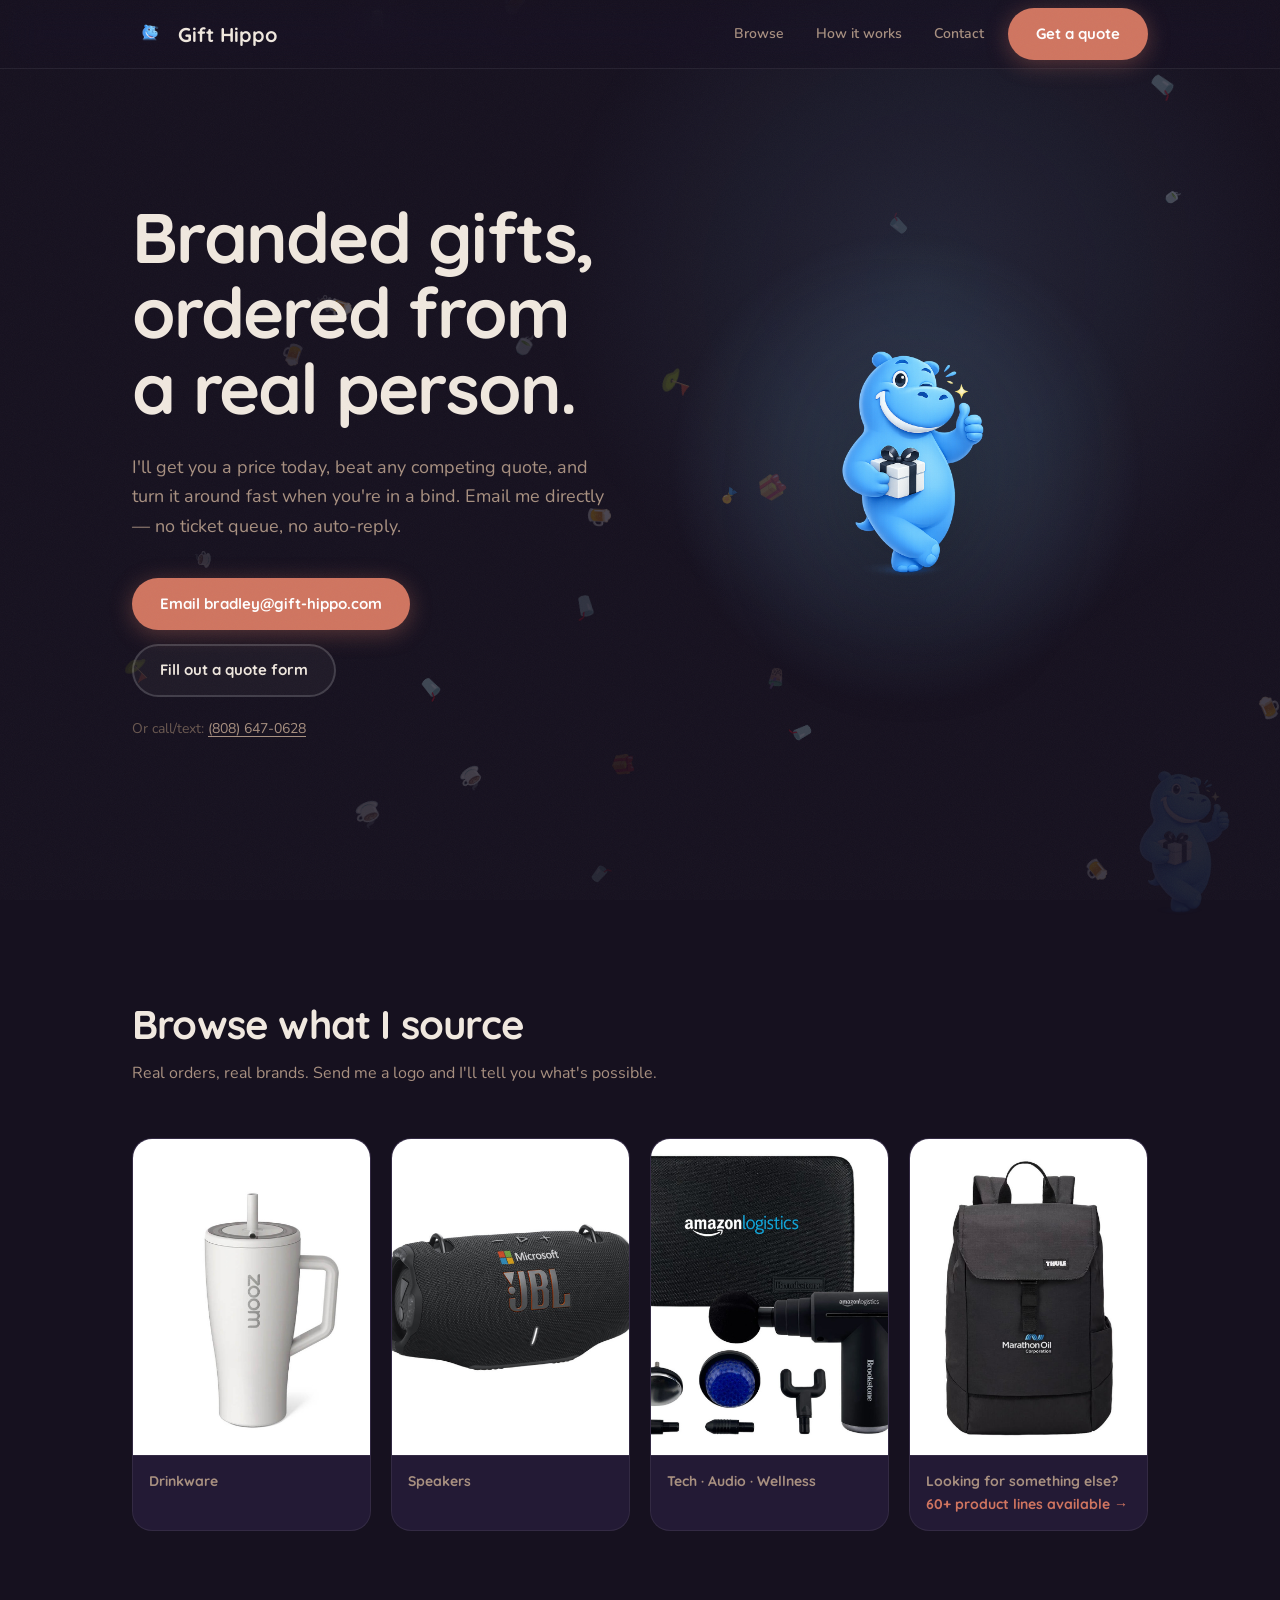
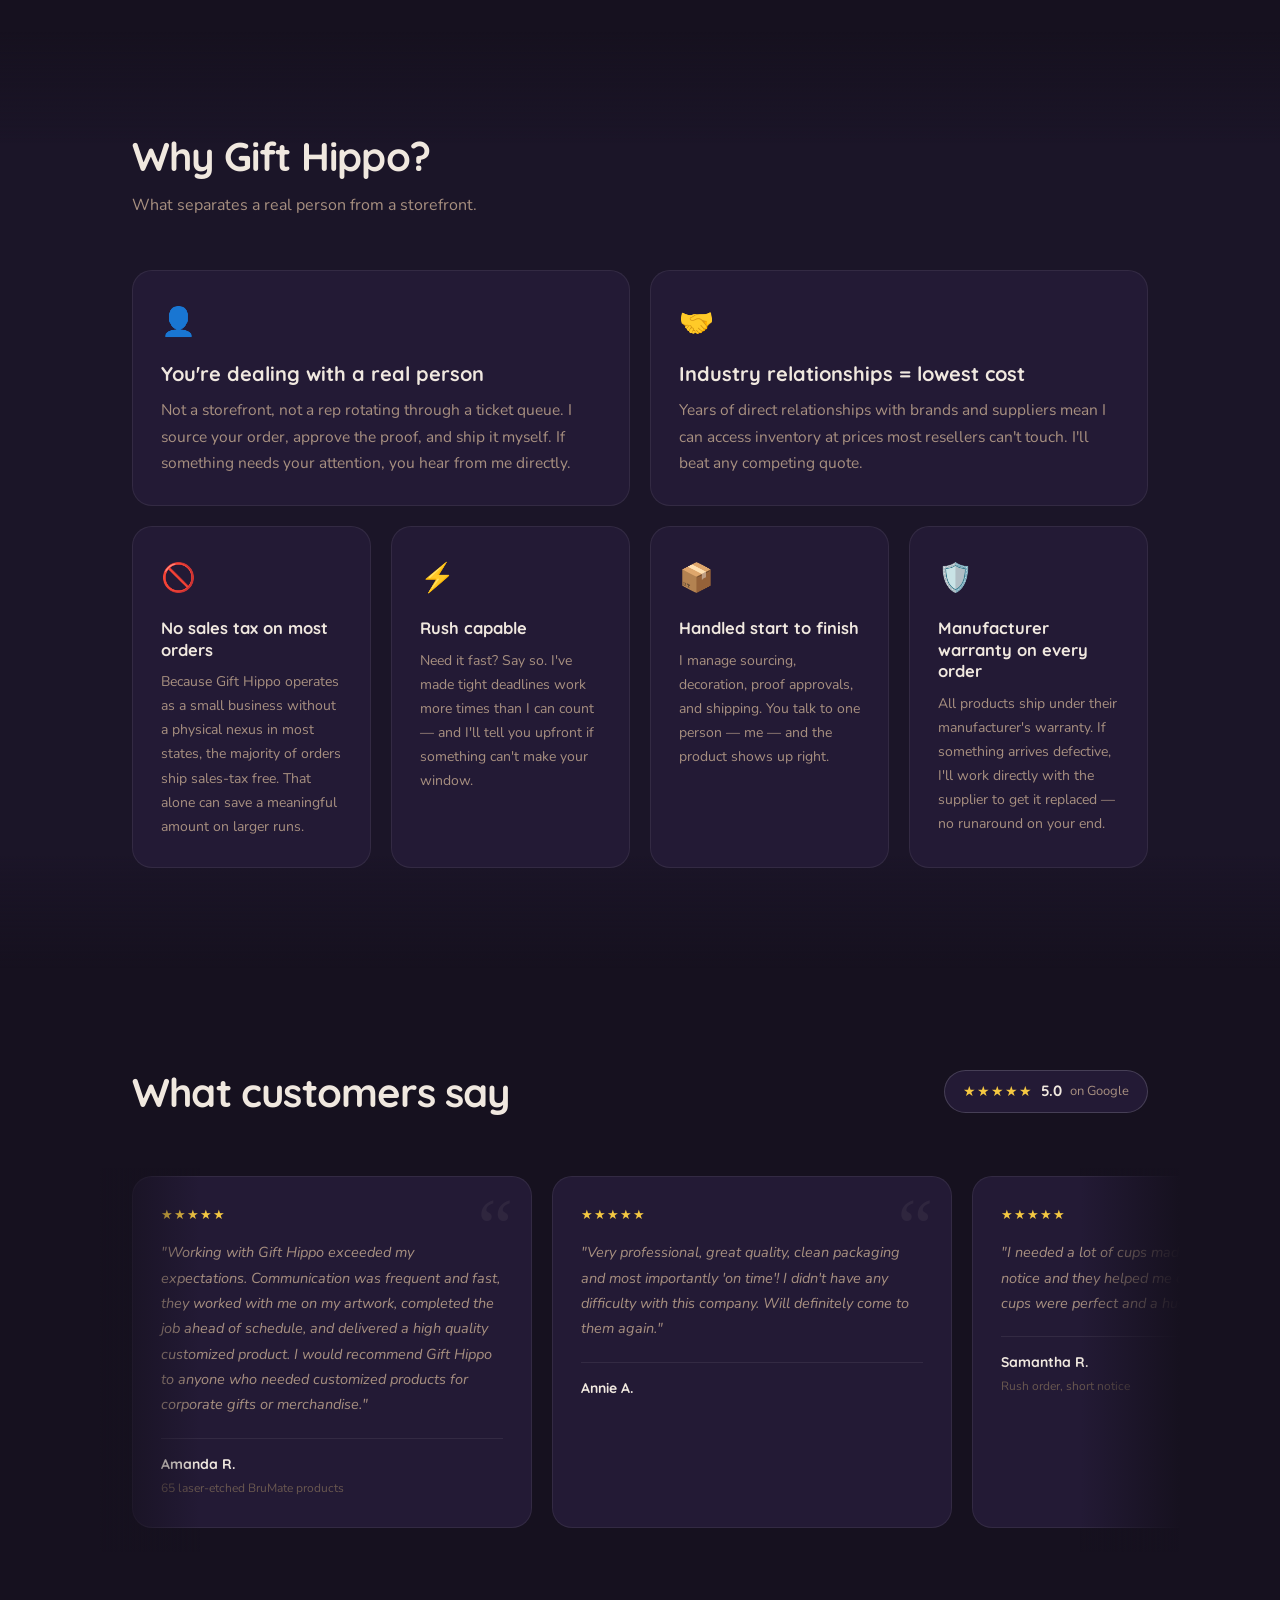
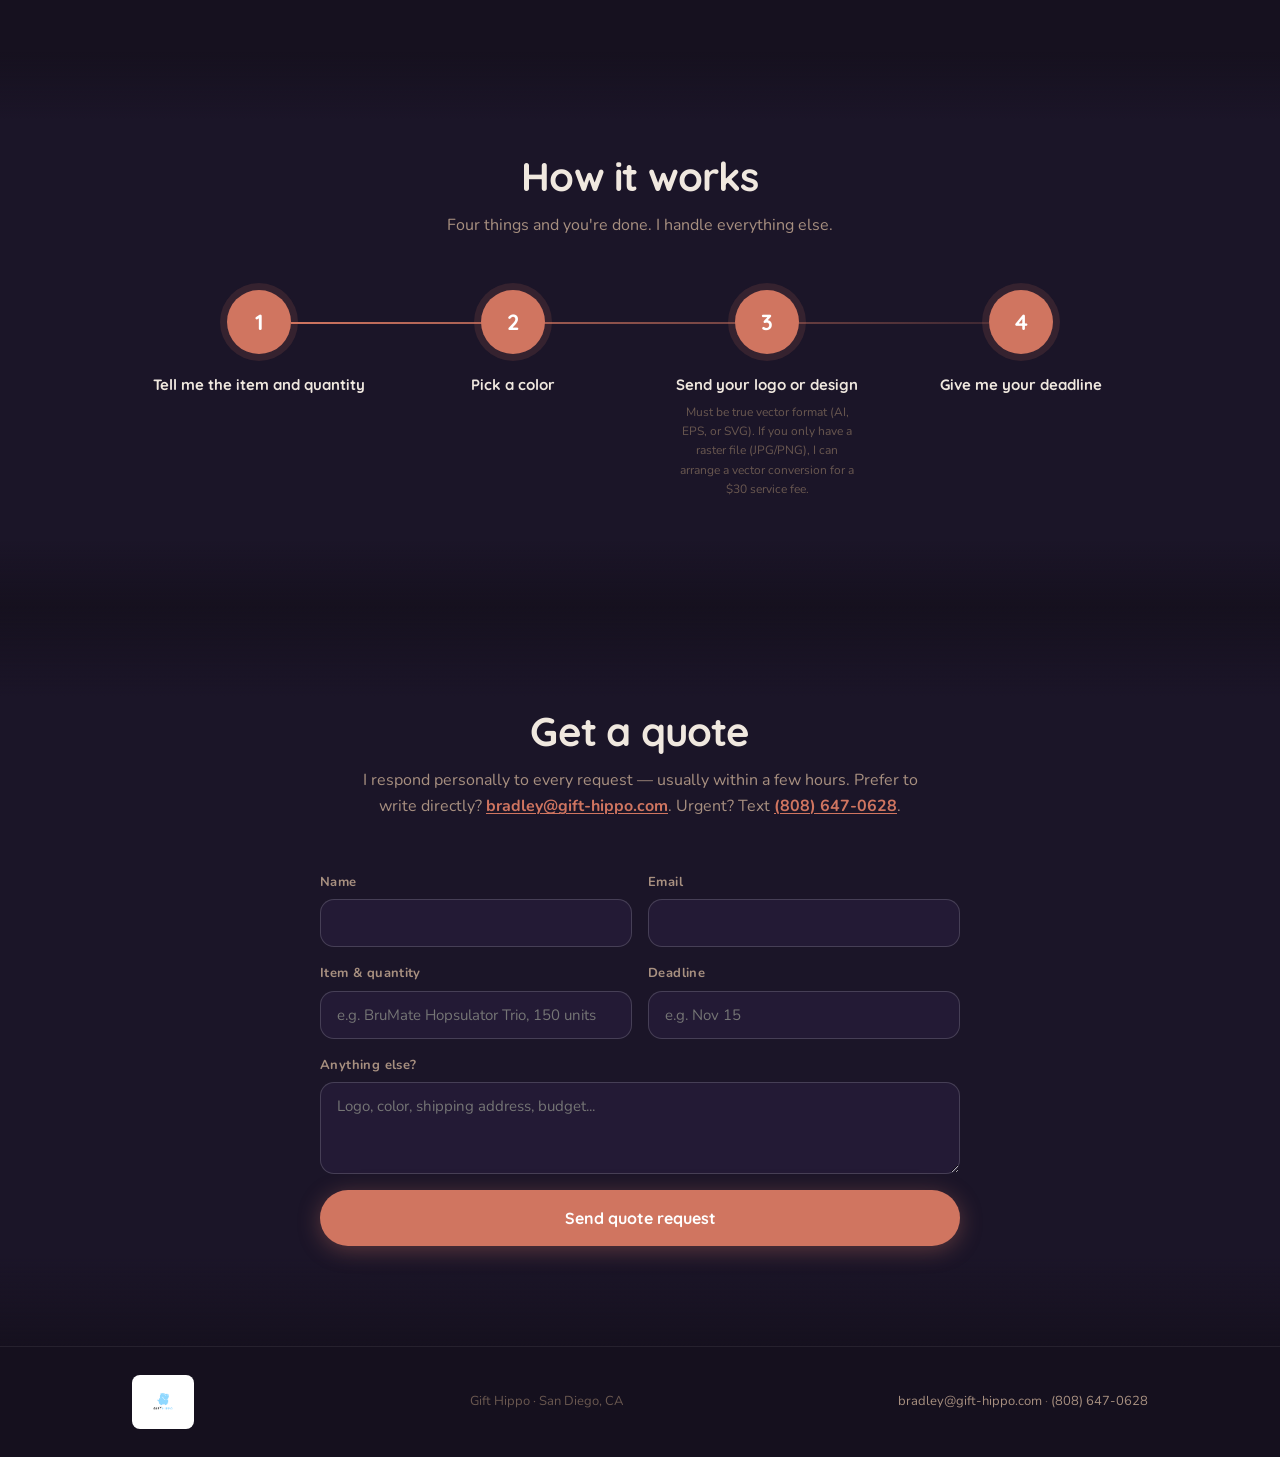
==== commit 98375253: "Add original logo to footer as white heritage chip" ====
--- a/index.html
+++ b/index.html
@@ -269,6 +269,9 @@
 
 <footer class="site-footer">
   <div class="wrap footer-inner">
+    <div class="footer-mark">
+      <img src="gift-hippo-original-logo.png" alt="Gift Hippo original mark">
+    </div>
     <span>Gift Hippo · San Diego, CA</span>
     <span><a href="mailto:bradley@gift-hippo.com">bradley@gift-hippo.com</a> · <a href="tel:8086470628">(808) 647-0628</a></span>
   </div>
--- a/style.css
+++ b/style.css
@@ -802,6 +802,20 @@
 .footer-inner a { color: var(--cream-mid); transition: color 0.15s; }
 .footer-inner a:hover { color: var(--cream); }
 
+.footer-mark {
+  background: #fff;
+  border-radius: 8px;
+  padding: 5px 9px;
+  display: inline-flex;
+  align-items: center;
+  flex-shrink: 0;
+}
+.footer-mark img {
+  height: 44px;
+  width: auto;
+  display: block;
+}
+
 /* ── Responsive ──────────────────────────────────── */
 @media (max-width: 1060px) {
   .browse-grid { grid-template-columns: repeat(2, 1fr); }
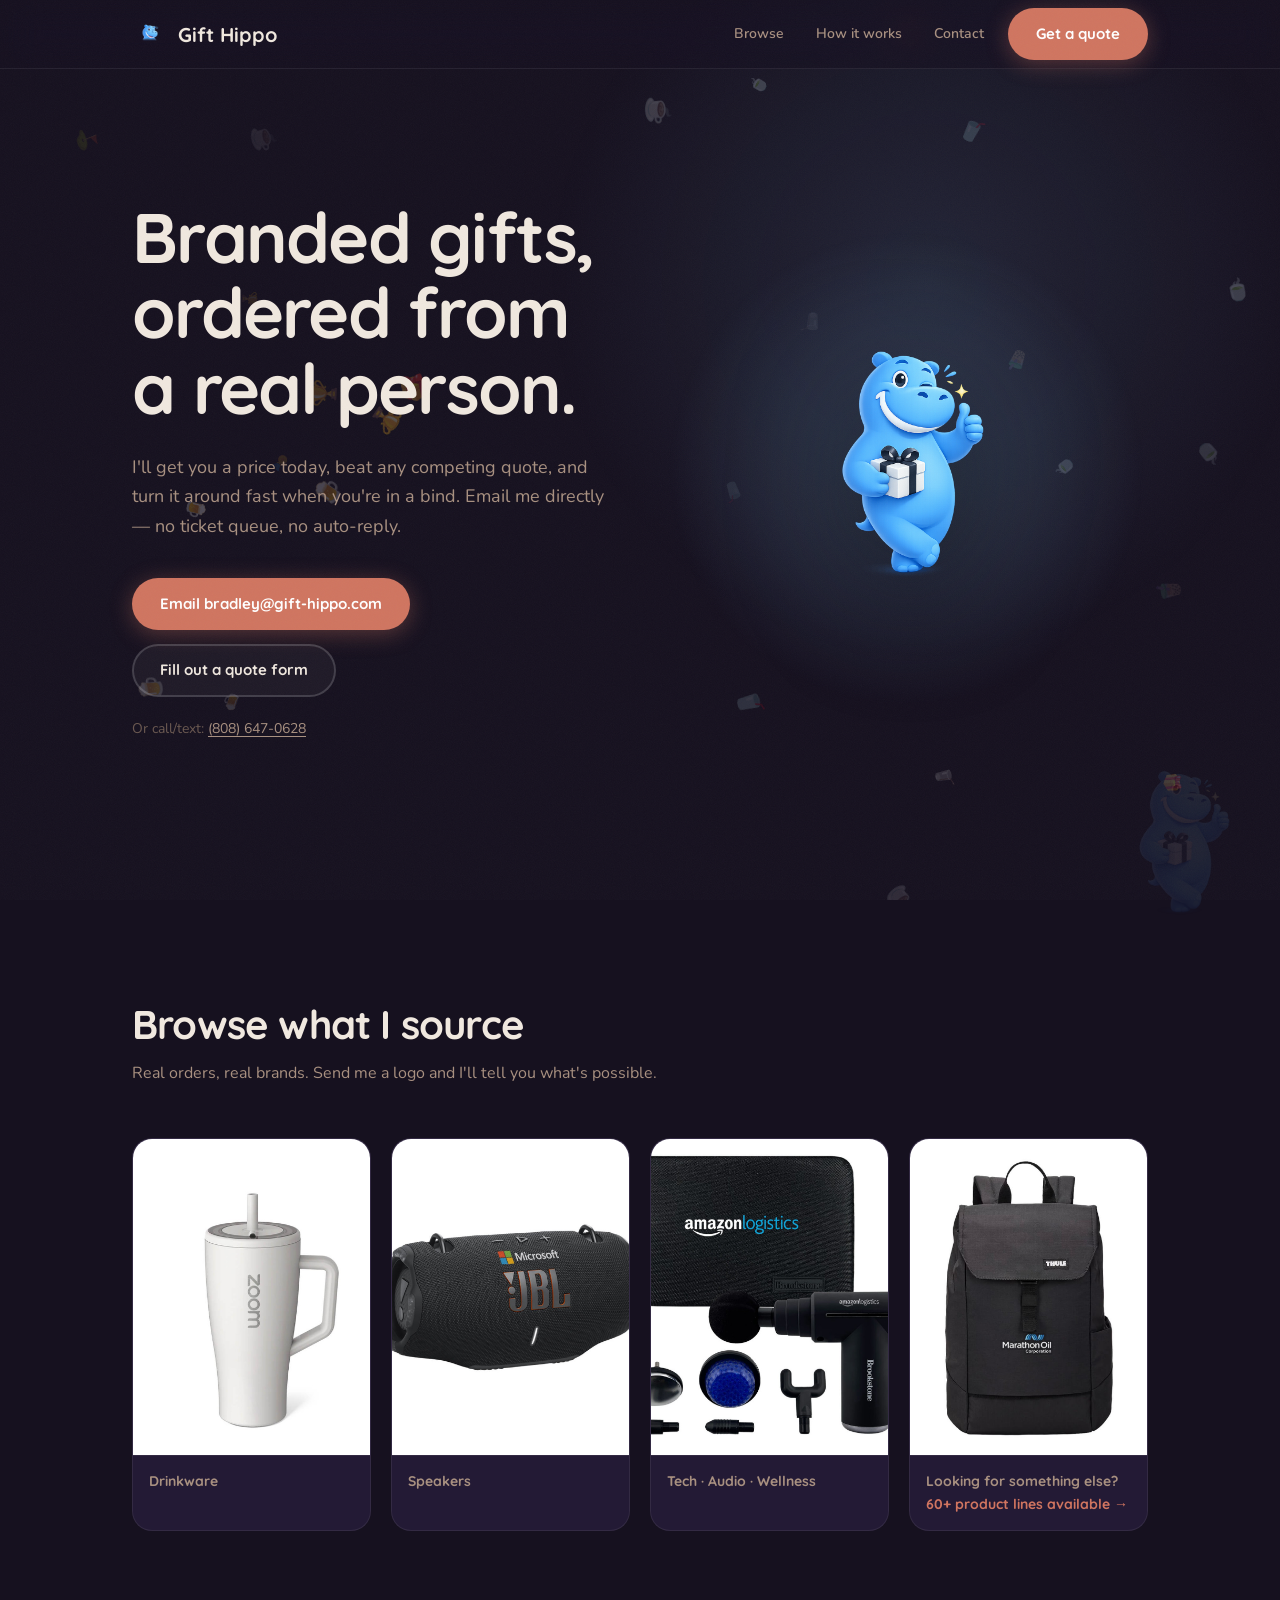
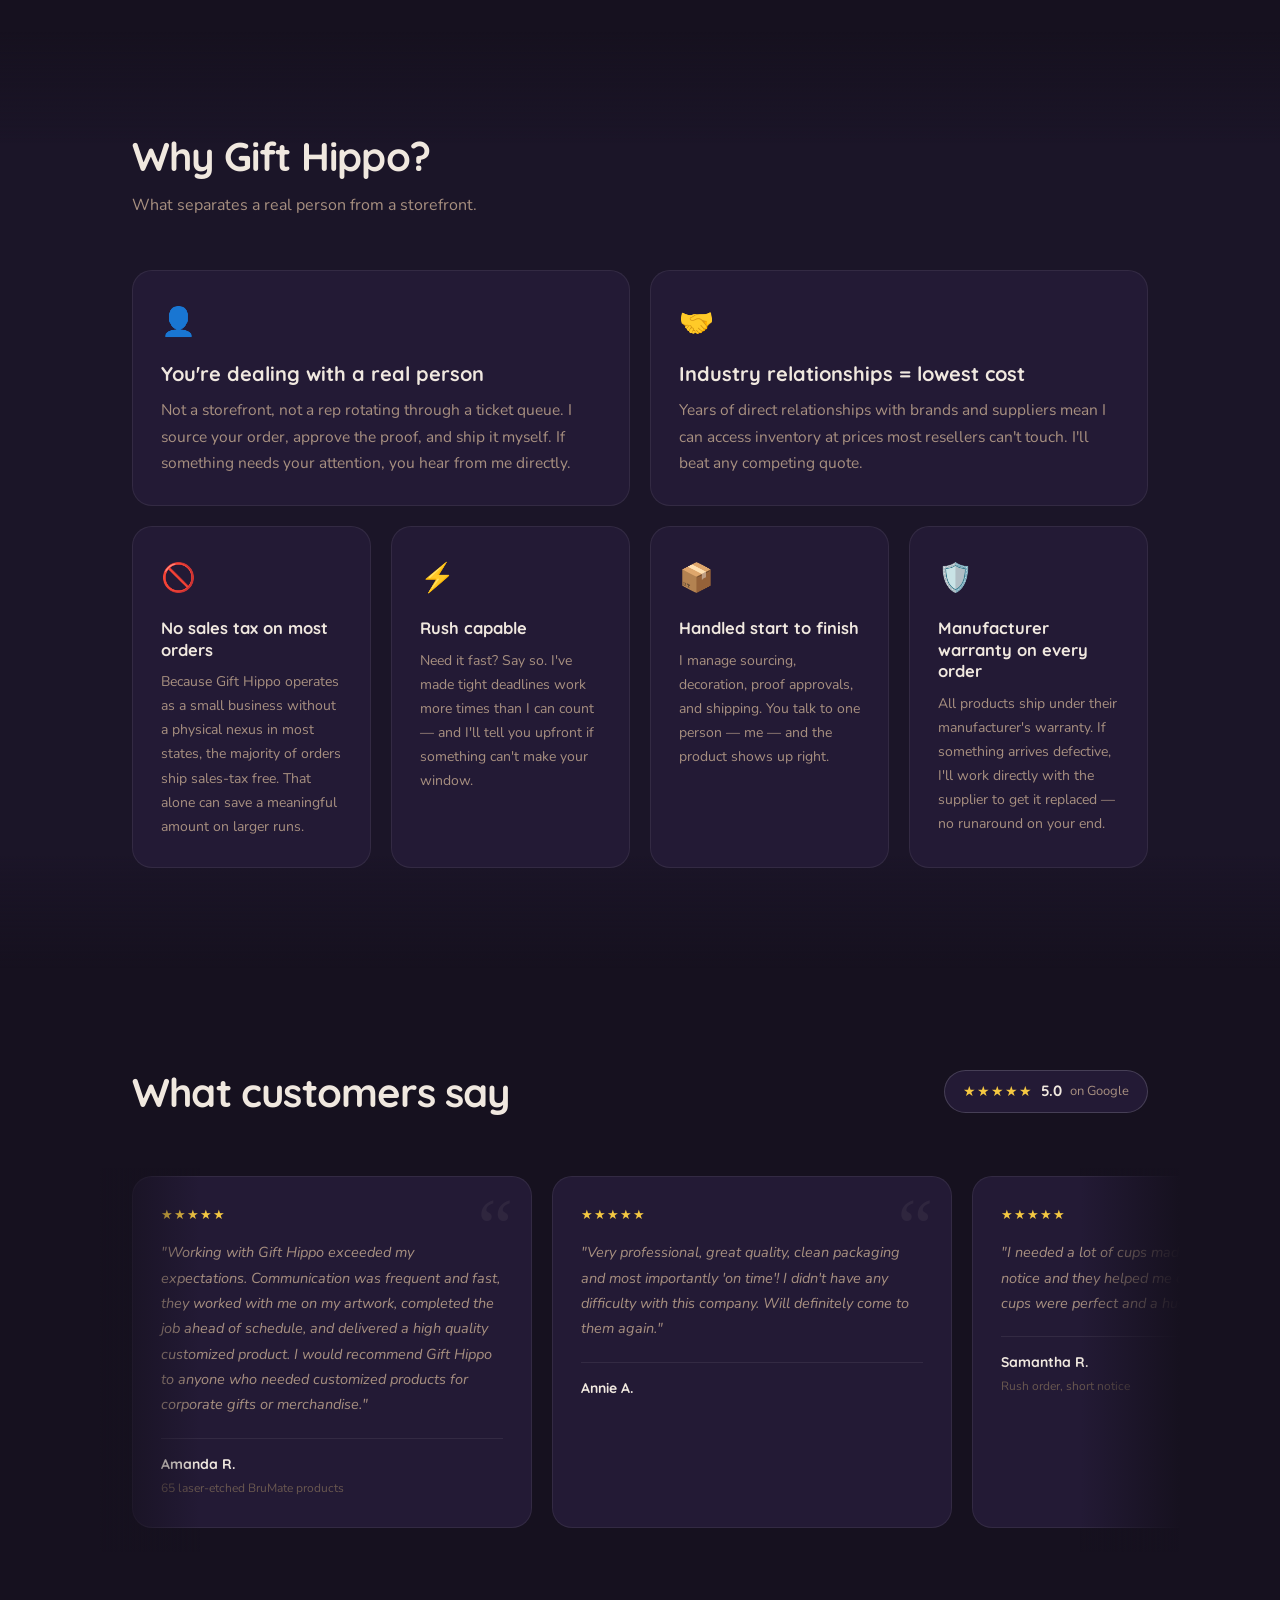
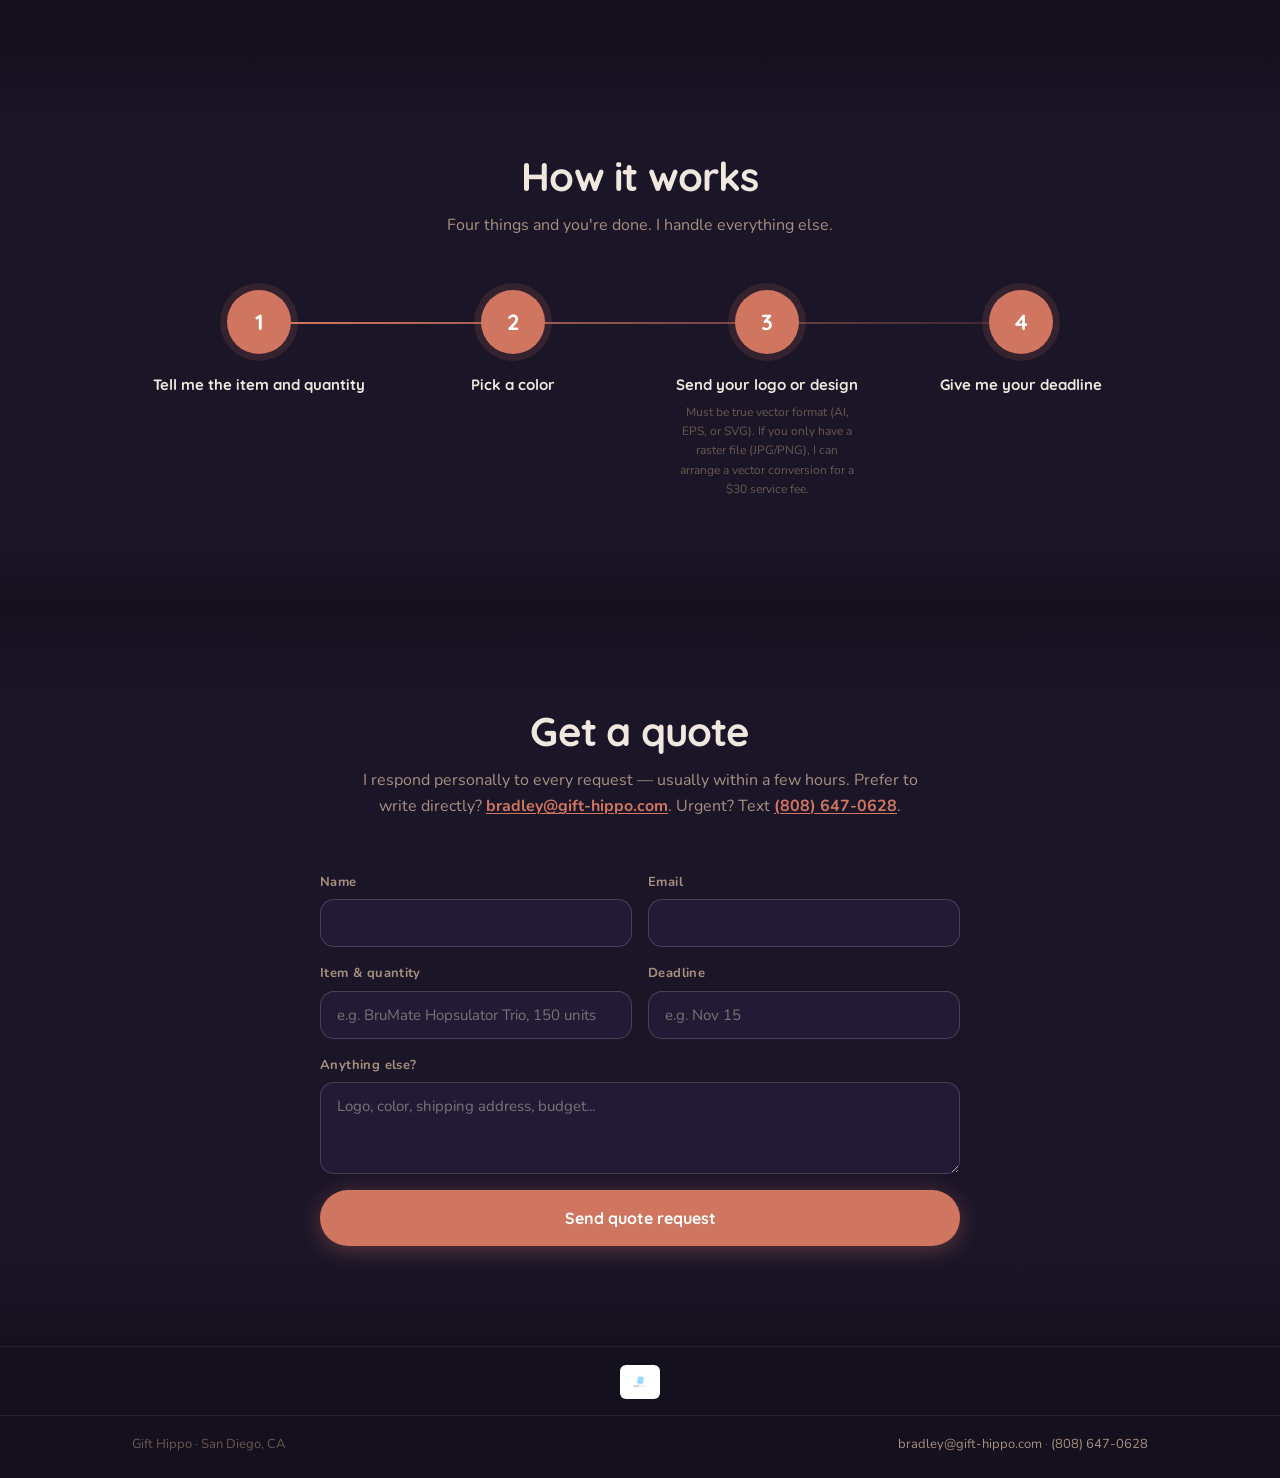
==== commit 09da6bb0: "Footer: two-row seal layout — logo chip centered above contact text" ====
--- a/index.html
+++ b/index.html
@@ -268,10 +268,12 @@
 </main>
 
 <footer class="site-footer">
-  <div class="wrap footer-inner">
+  <div class="footer-seal">
     <div class="footer-mark">
       <img src="gift-hippo-original-logo.png" alt="Gift Hippo original mark">
     </div>
+  </div>
+  <div class="wrap footer-inner">
     <span>Gift Hippo · San Diego, CA</span>
     <span><a href="mailto:bradley@gift-hippo.com">bradley@gift-hippo.com</a> · <a href="tel:8086470628">(808) 647-0628</a></span>
   </div>
--- a/style.css
+++ b/style.css
@@ -785,10 +785,17 @@
 /* ── Footer ──────────────────────────────────────── */
 .site-footer {
   border-top: 1px solid var(--border);
-  padding: 28px 0;
+  padding: 0 0 22px;
   background: rgba(22,17,31,0.98);
   position: relative;
   z-index: 1;
+}
+.footer-seal {
+  display: flex;
+  justify-content: center;
+  padding: 18px 0 16px;
+  border-bottom: 1px solid var(--border);
+  margin-bottom: 18px;
 }
 .footer-inner {
   display: flex;
@@ -804,14 +811,14 @@
 
 .footer-mark {
   background: #fff;
-  border-radius: 8px;
-  padding: 5px 9px;
+  border-radius: 6px;
+  padding: 3px 6px;
   display: inline-flex;
   align-items: center;
-  flex-shrink: 0;
+  overflow: hidden;
 }
 .footer-mark img {
-  height: 44px;
+  height: 28px;
   width: auto;
   display: block;
 }
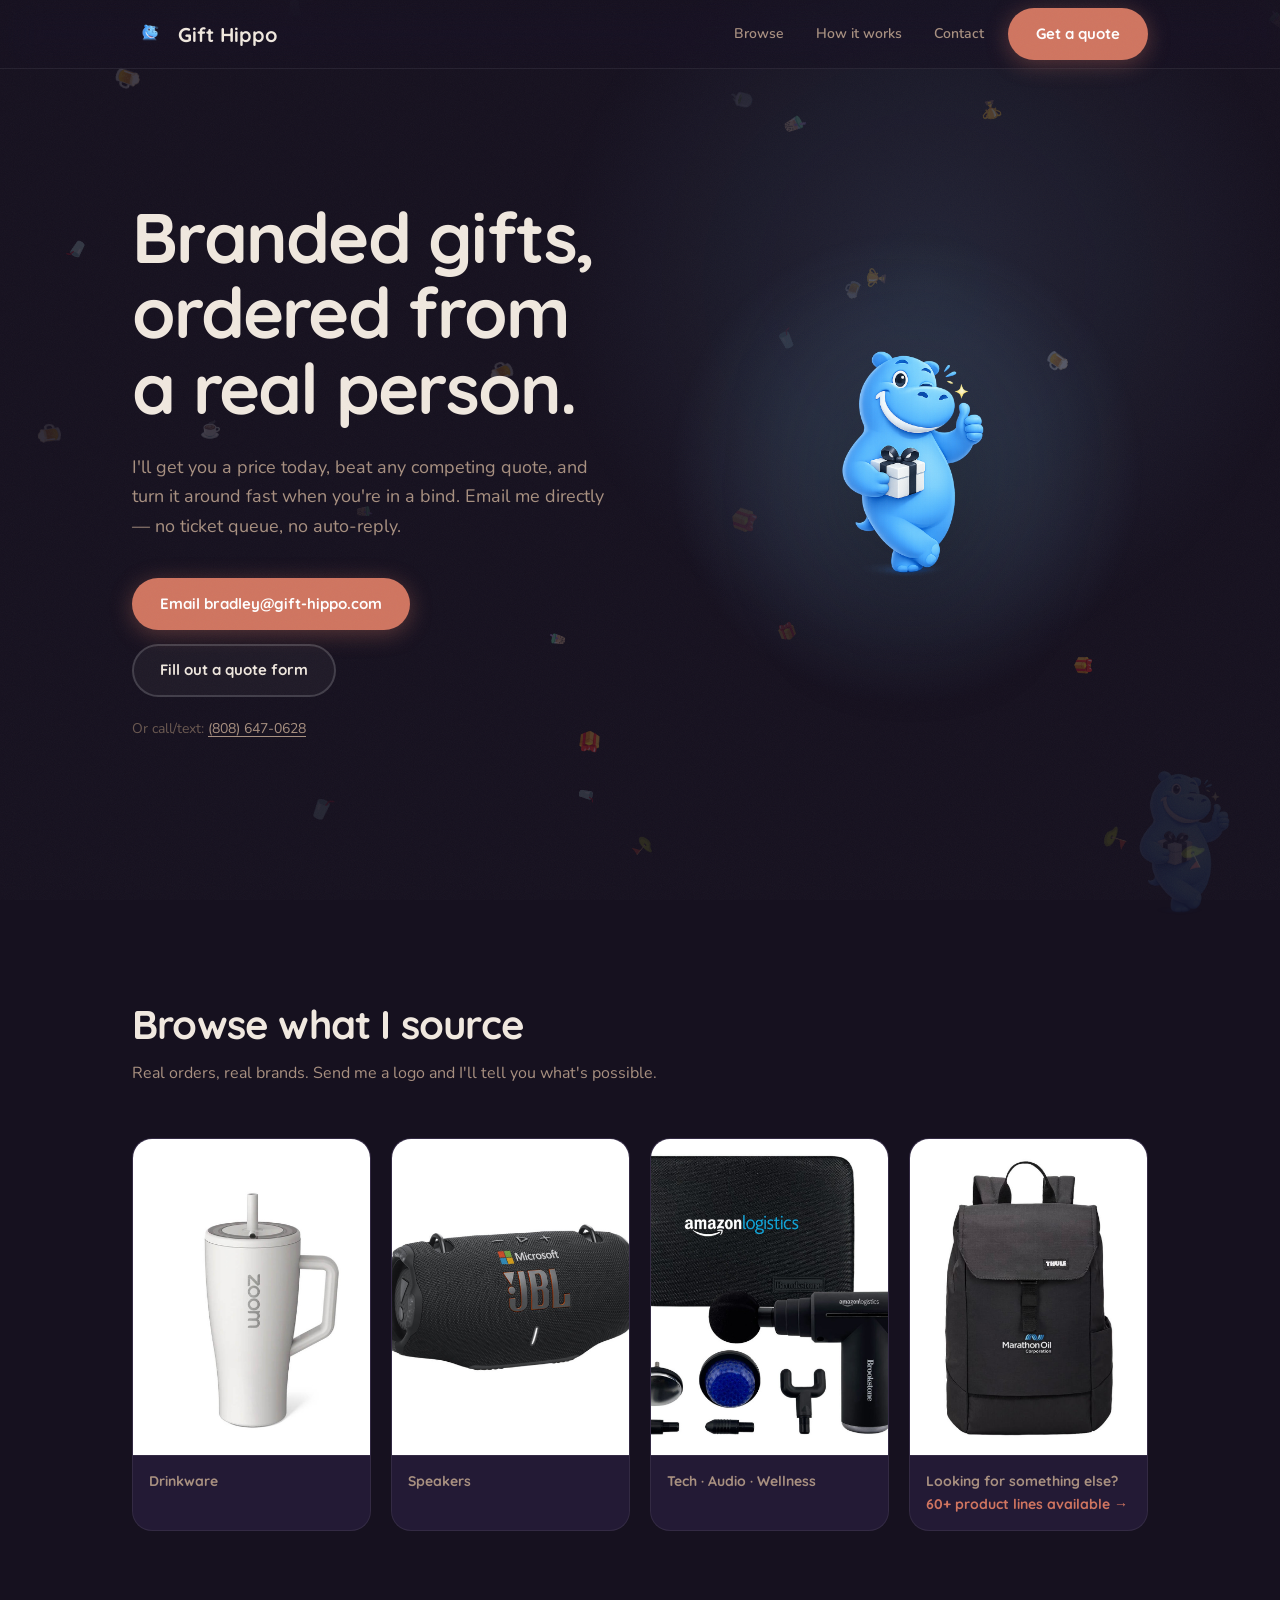
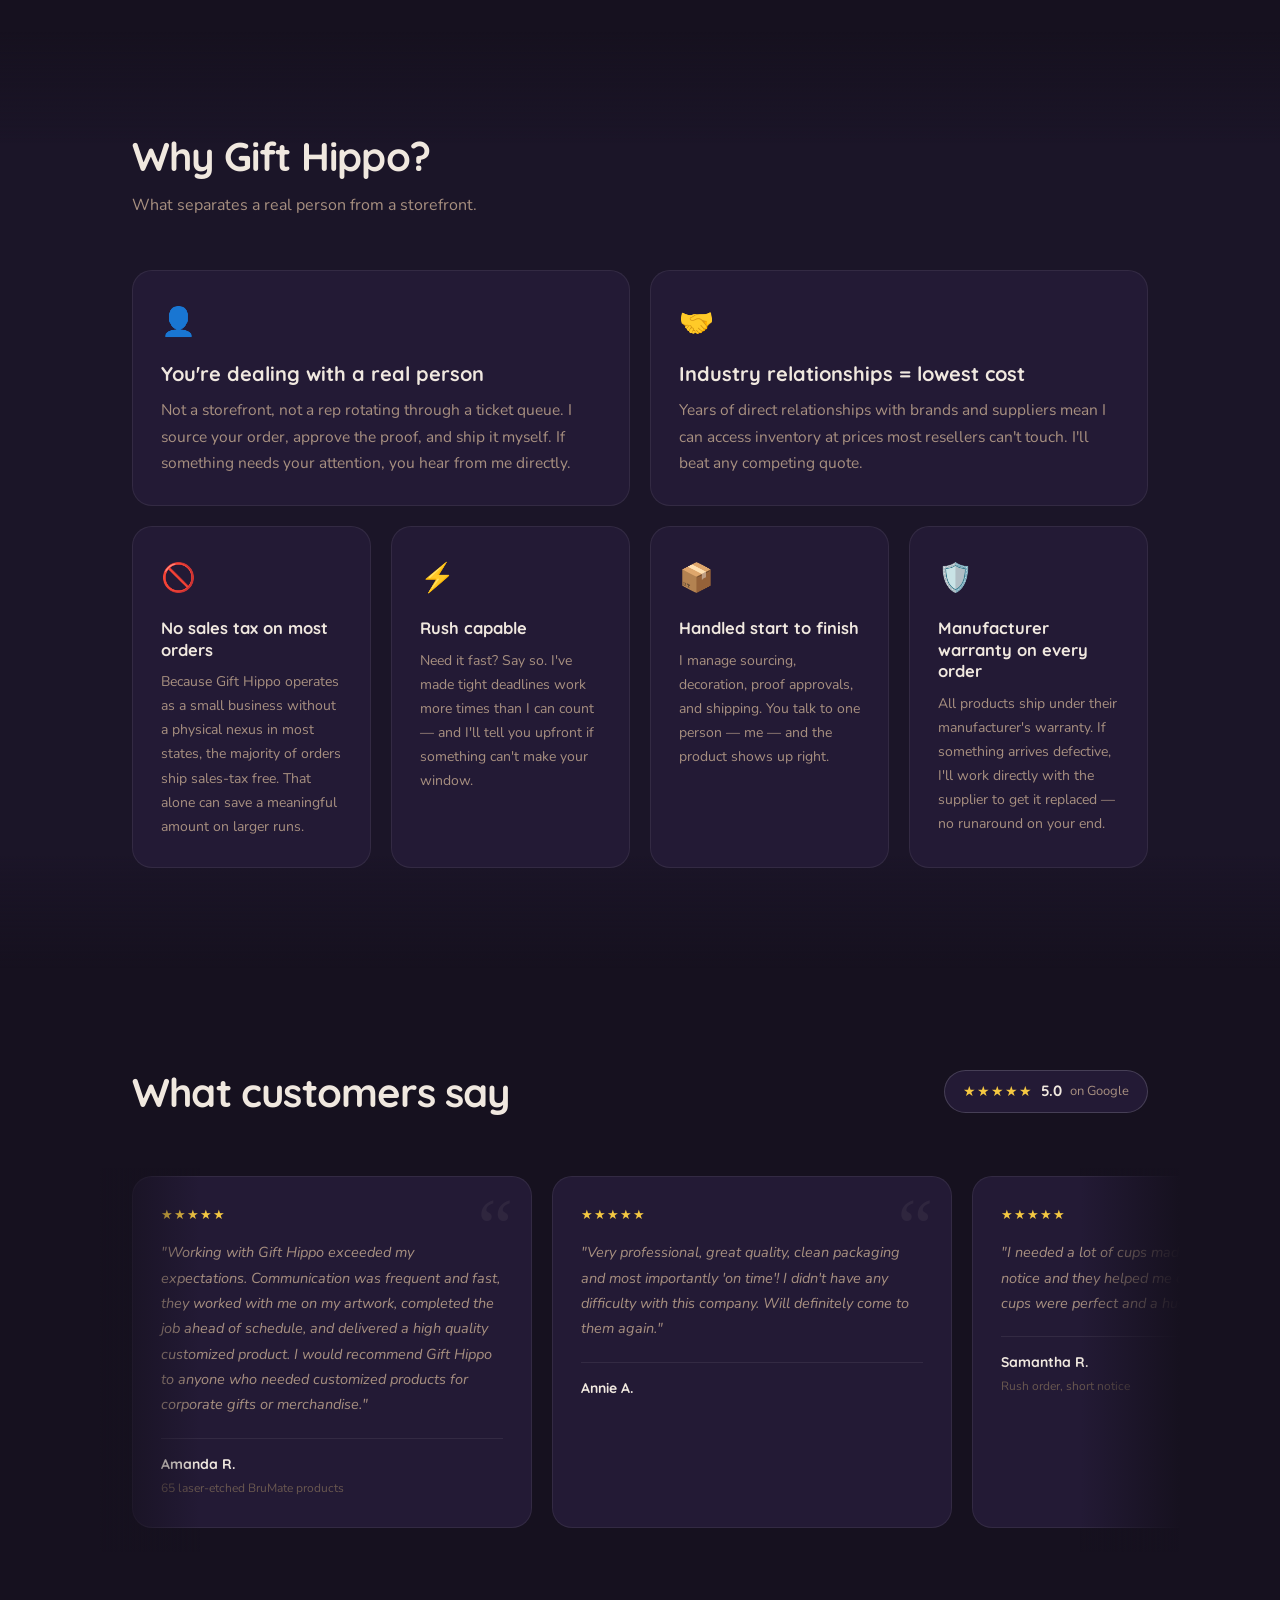
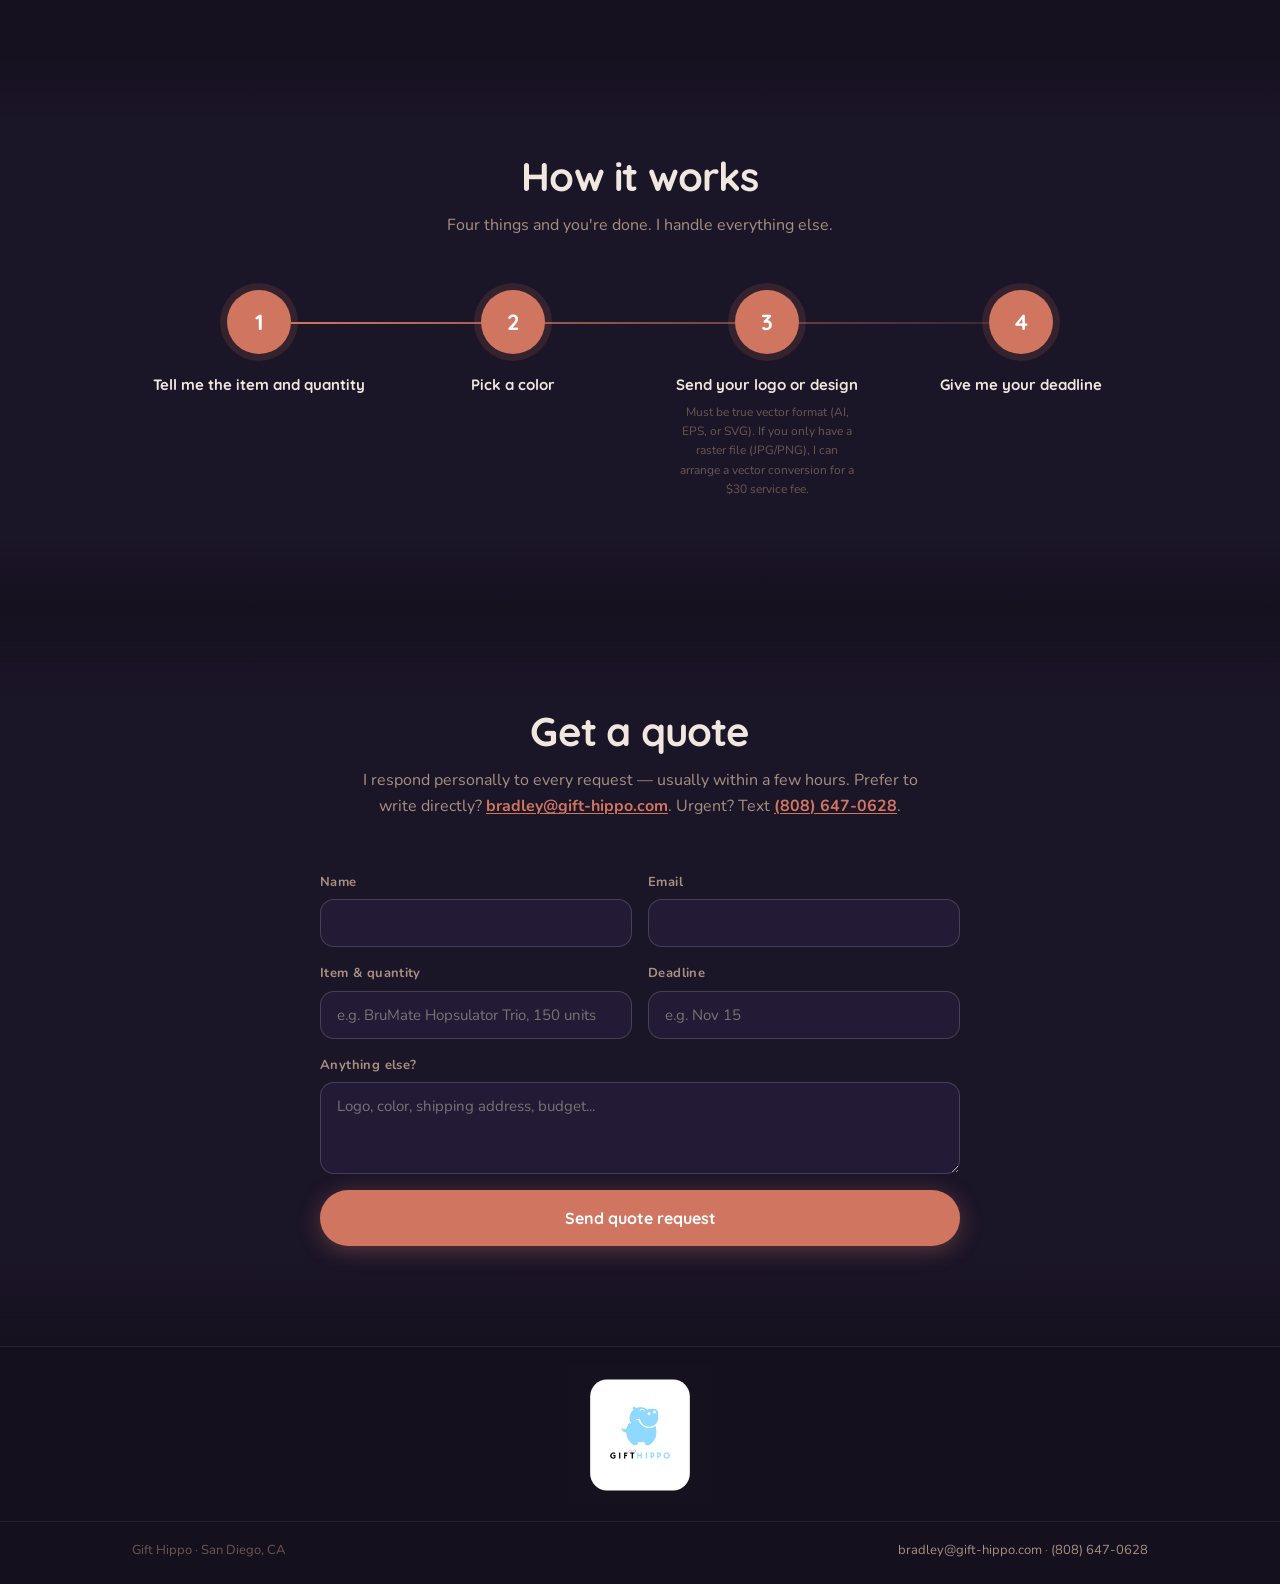
==== commit 21a66810: "Footer logo: SVG mask reveals logo through rounded-rect cutout on dark overlay" ====
--- a/index.html
+++ b/index.html
@@ -270,7 +270,17 @@
 <footer class="site-footer">
   <div class="footer-seal">
     <div class="footer-mark">
-      <img src="gift-hippo-original-logo.png" alt="Gift Hippo original mark">
+      <img src="gift-hippo-original-logo.png" alt="Gift Hippo">
+      <!-- Dark overlay fills all the white padding; rounded-rect punches through to reveal logo -->
+      <svg class="footer-mark-mask" viewBox="0 0 500 500" xmlns="http://www.w3.org/2000/svg" aria-hidden="true">
+        <defs>
+          <mask id="fm">
+            <rect width="500" height="500" fill="white"/>
+            <rect x="72" y="52" width="356" height="396" rx="60" fill="black"/>
+          </mask>
+        </defs>
+        <rect width="500" height="500" fill="#16111f" mask="url(#fm)"/>
+      </svg>
     </div>
   </div>
   <div class="wrap footer-inner">
--- a/style.css
+++ b/style.css
@@ -810,16 +810,21 @@
 .footer-inner a:hover { color: var(--cream); }
 
 .footer-mark {
-  background: #fff;
-  border-radius: 6px;
-  padding: 3px 6px;
-  display: inline-flex;
-  align-items: center;
-  overflow: hidden;
+  position: relative;
+  width: 140px;
+  display: inline-block;
+  line-height: 0;
 }
 .footer-mark img {
-  height: 28px;
-  width: auto;
+  width: 100%;
+  height: auto;
+  display: block;
+}
+.footer-mark-mask {
+  position: absolute;
+  inset: 0;
+  width: 100%;
+  height: 100%;
   display: block;
 }
 
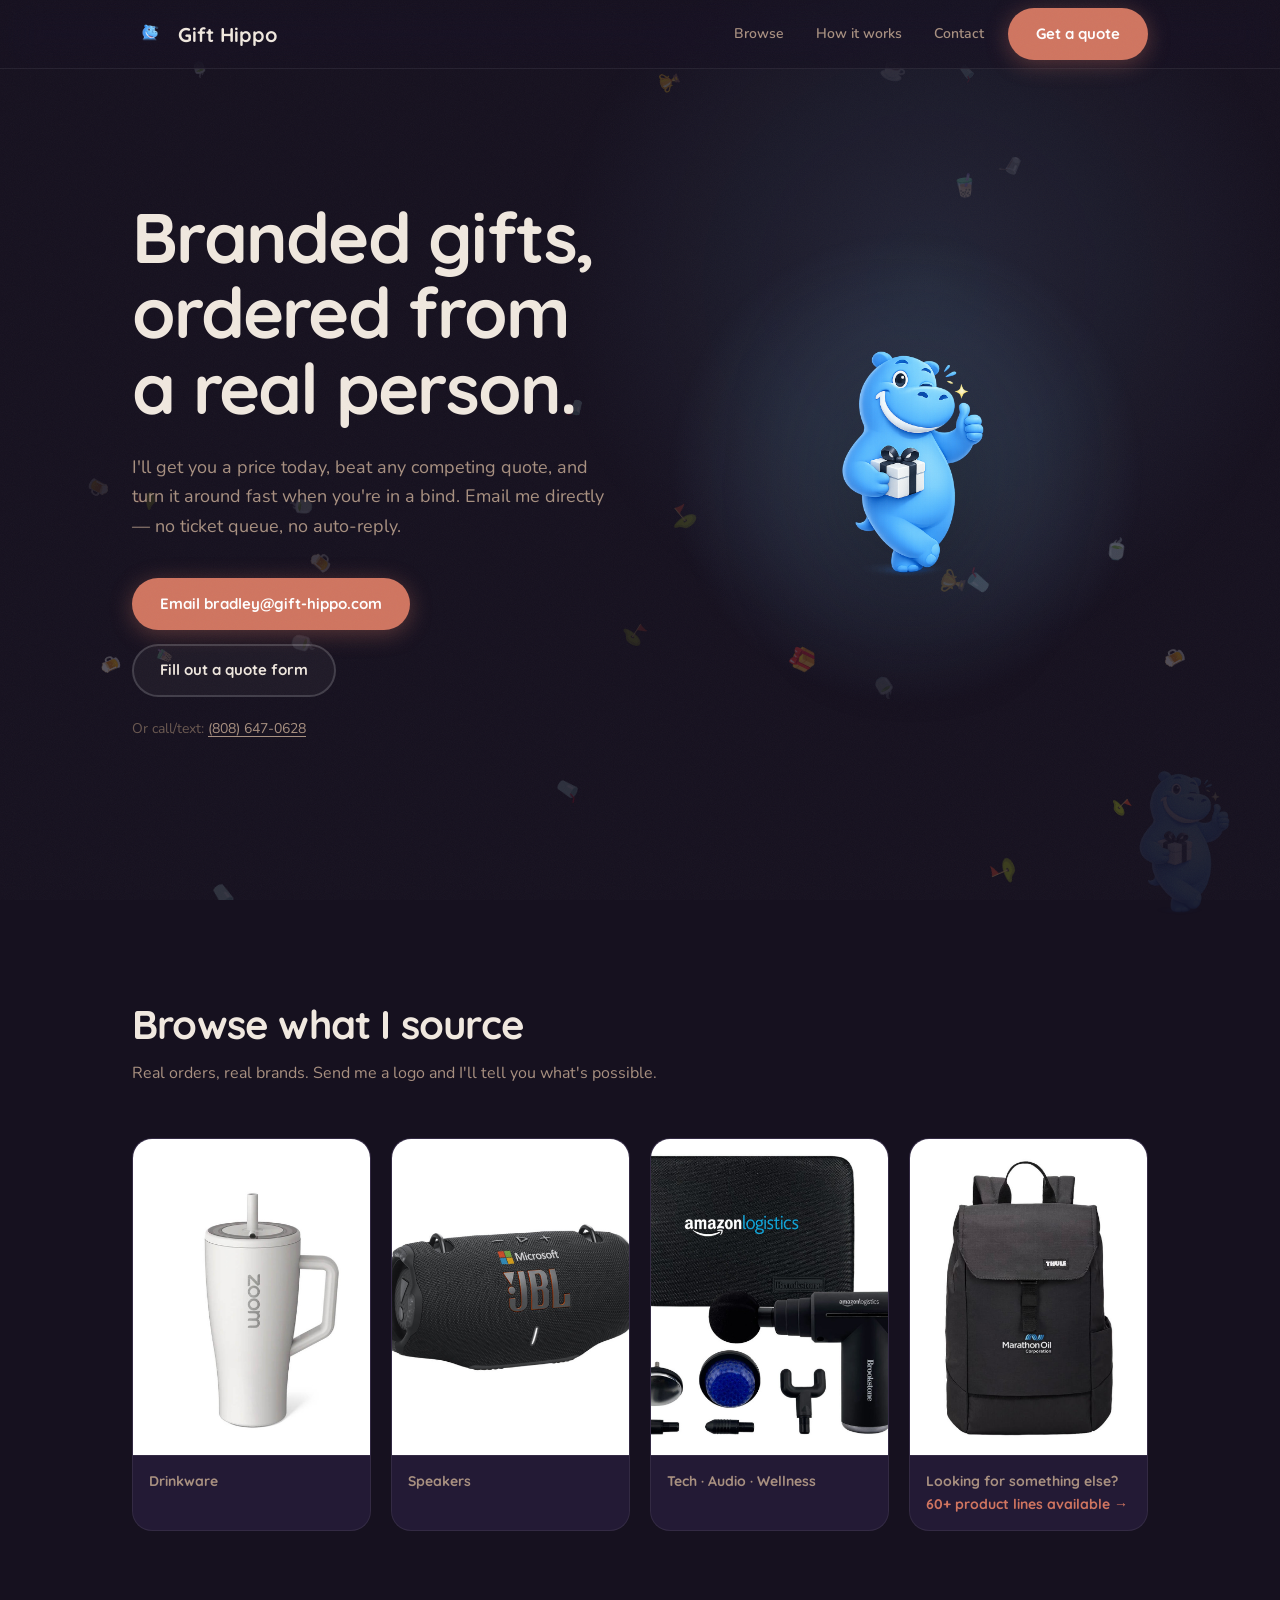
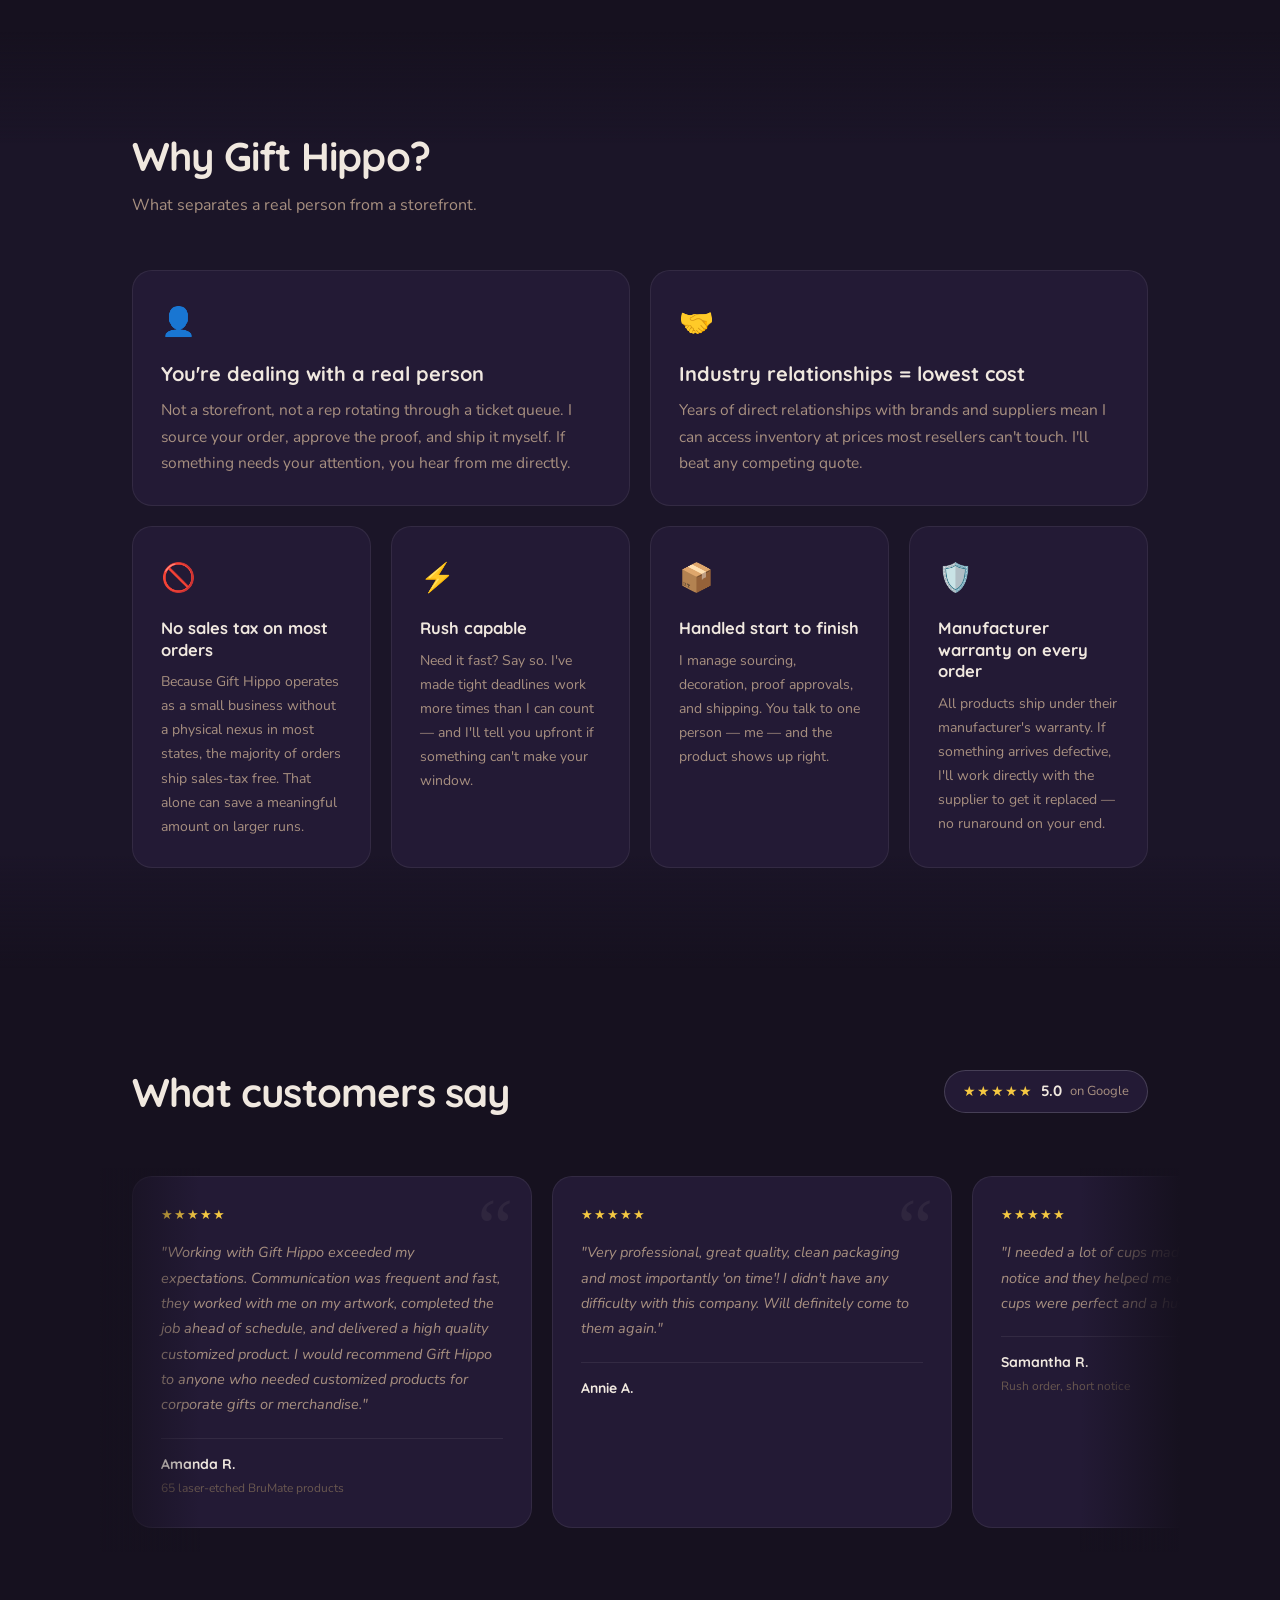
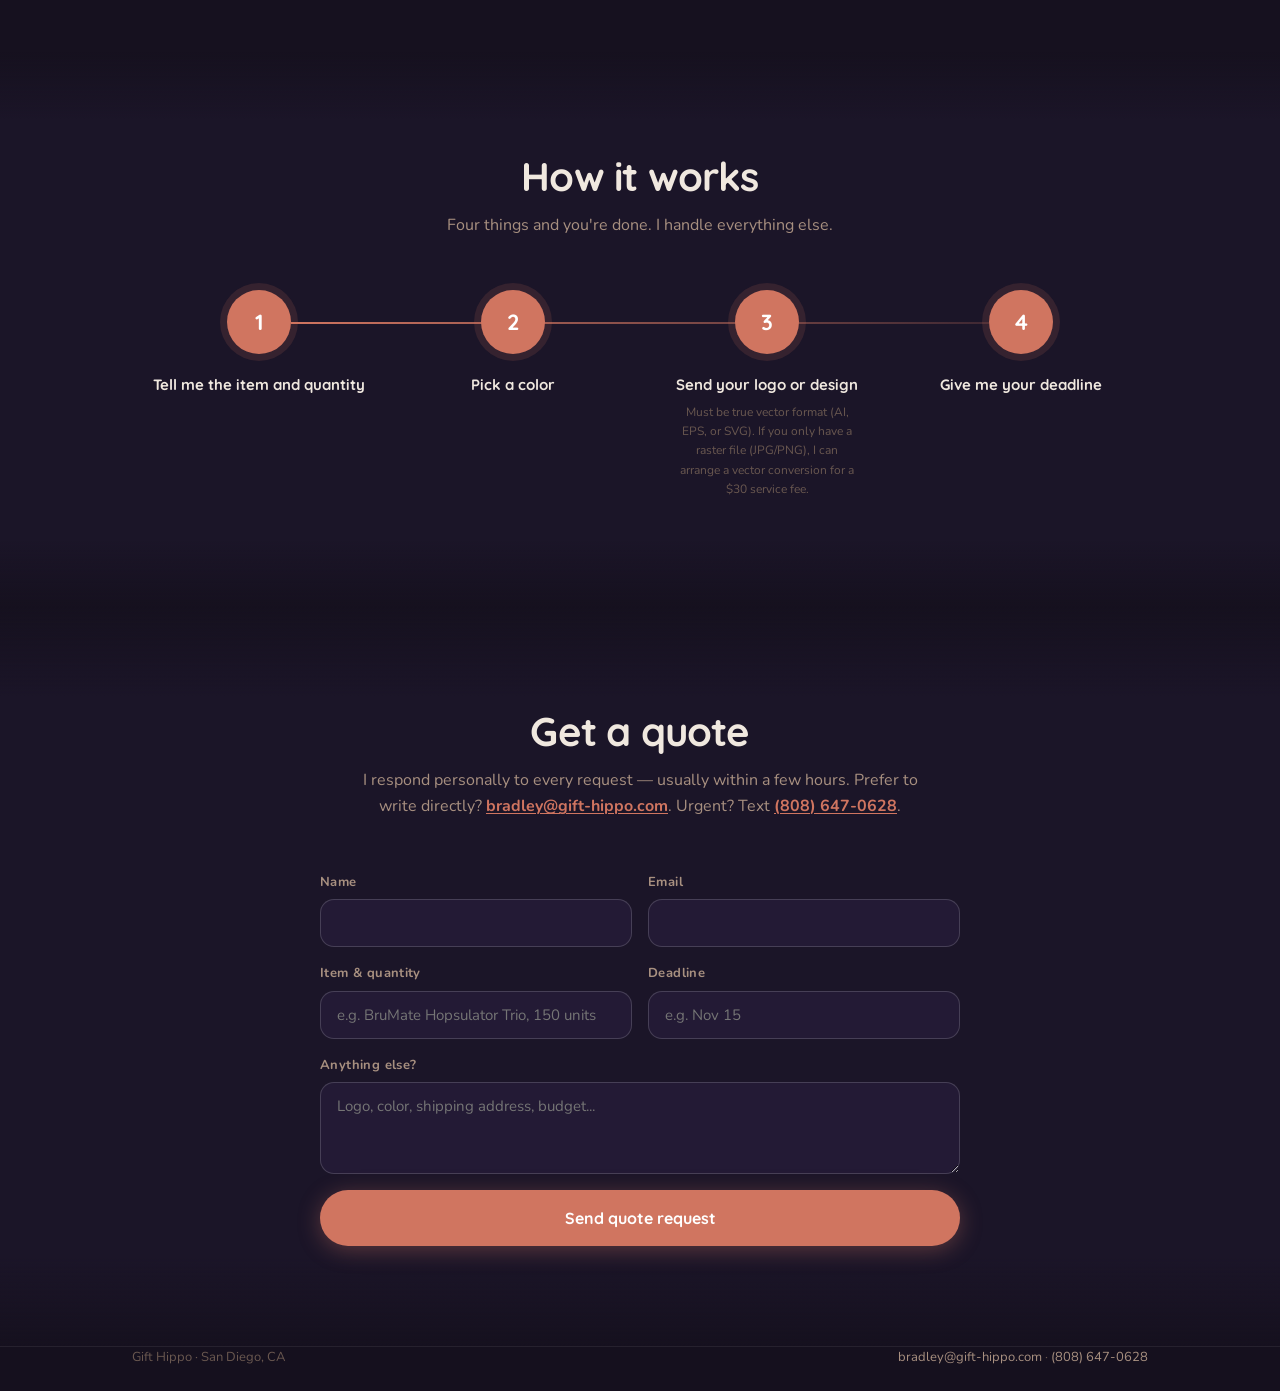
==== commit 84b394d6: "Revert "Add original logo to footer as white heritage chip" This reverts commit 98375253f573cdb19ea8" ====
--- a/index.html
+++ b/index.html
@@ -268,21 +268,6 @@
 </main>
 
 <footer class="site-footer">
-  <div class="footer-seal">
-    <div class="footer-mark">
-      <img src="gift-hippo-original-logo.png" alt="Gift Hippo">
-      <!-- Dark overlay fills all the white padding; rounded-rect punches through to reveal logo -->
-      <svg class="footer-mark-mask" viewBox="0 0 500 500" xmlns="http://www.w3.org/2000/svg" aria-hidden="true">
-        <defs>
-          <mask id="fm">
-            <rect width="500" height="500" fill="white"/>
-            <rect x="72" y="52" width="356" height="396" rx="60" fill="black"/>
-          </mask>
-        </defs>
-        <rect width="500" height="500" fill="#16111f" mask="url(#fm)"/>
-      </svg>
-    </div>
-  </div>
   <div class="wrap footer-inner">
     <span>Gift Hippo · San Diego, CA</span>
     <span><a href="mailto:bradley@gift-hippo.com">bradley@gift-hippo.com</a> · <a href="tel:8086470628">(808) 647-0628</a></span>
--- a/style.css
+++ b/style.css
@@ -809,25 +809,6 @@
 .footer-inner a { color: var(--cream-mid); transition: color 0.15s; }
 .footer-inner a:hover { color: var(--cream); }
 
-.footer-mark {
-  position: relative;
-  width: 140px;
-  display: inline-block;
-  line-height: 0;
-}
-.footer-mark img {
-  width: 100%;
-  height: auto;
-  display: block;
-}
-.footer-mark-mask {
-  position: absolute;
-  inset: 0;
-  width: 100%;
-  height: 100%;
-  display: block;
-}
-
 /* ── Responsive ──────────────────────────────────── */
 @media (max-width: 1060px) {
   .browse-grid { grid-template-columns: repeat(2, 1fr); }
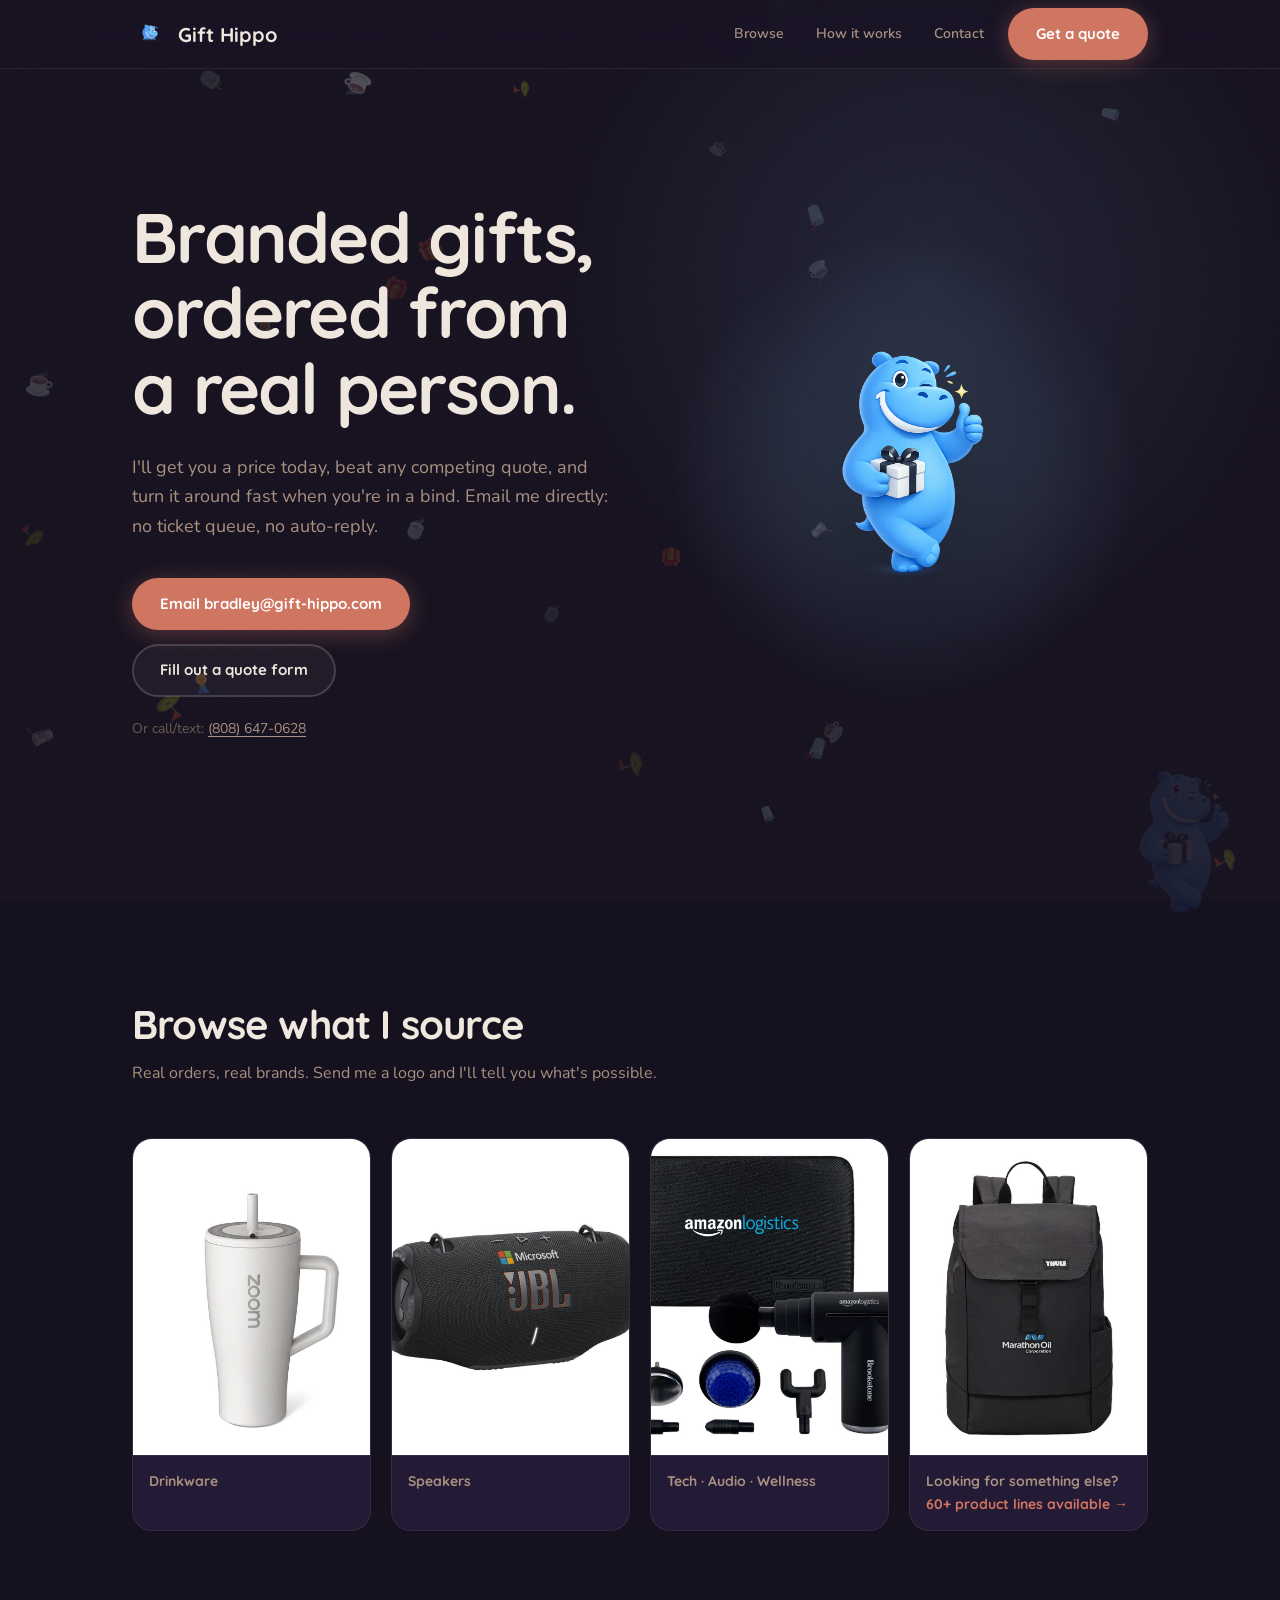
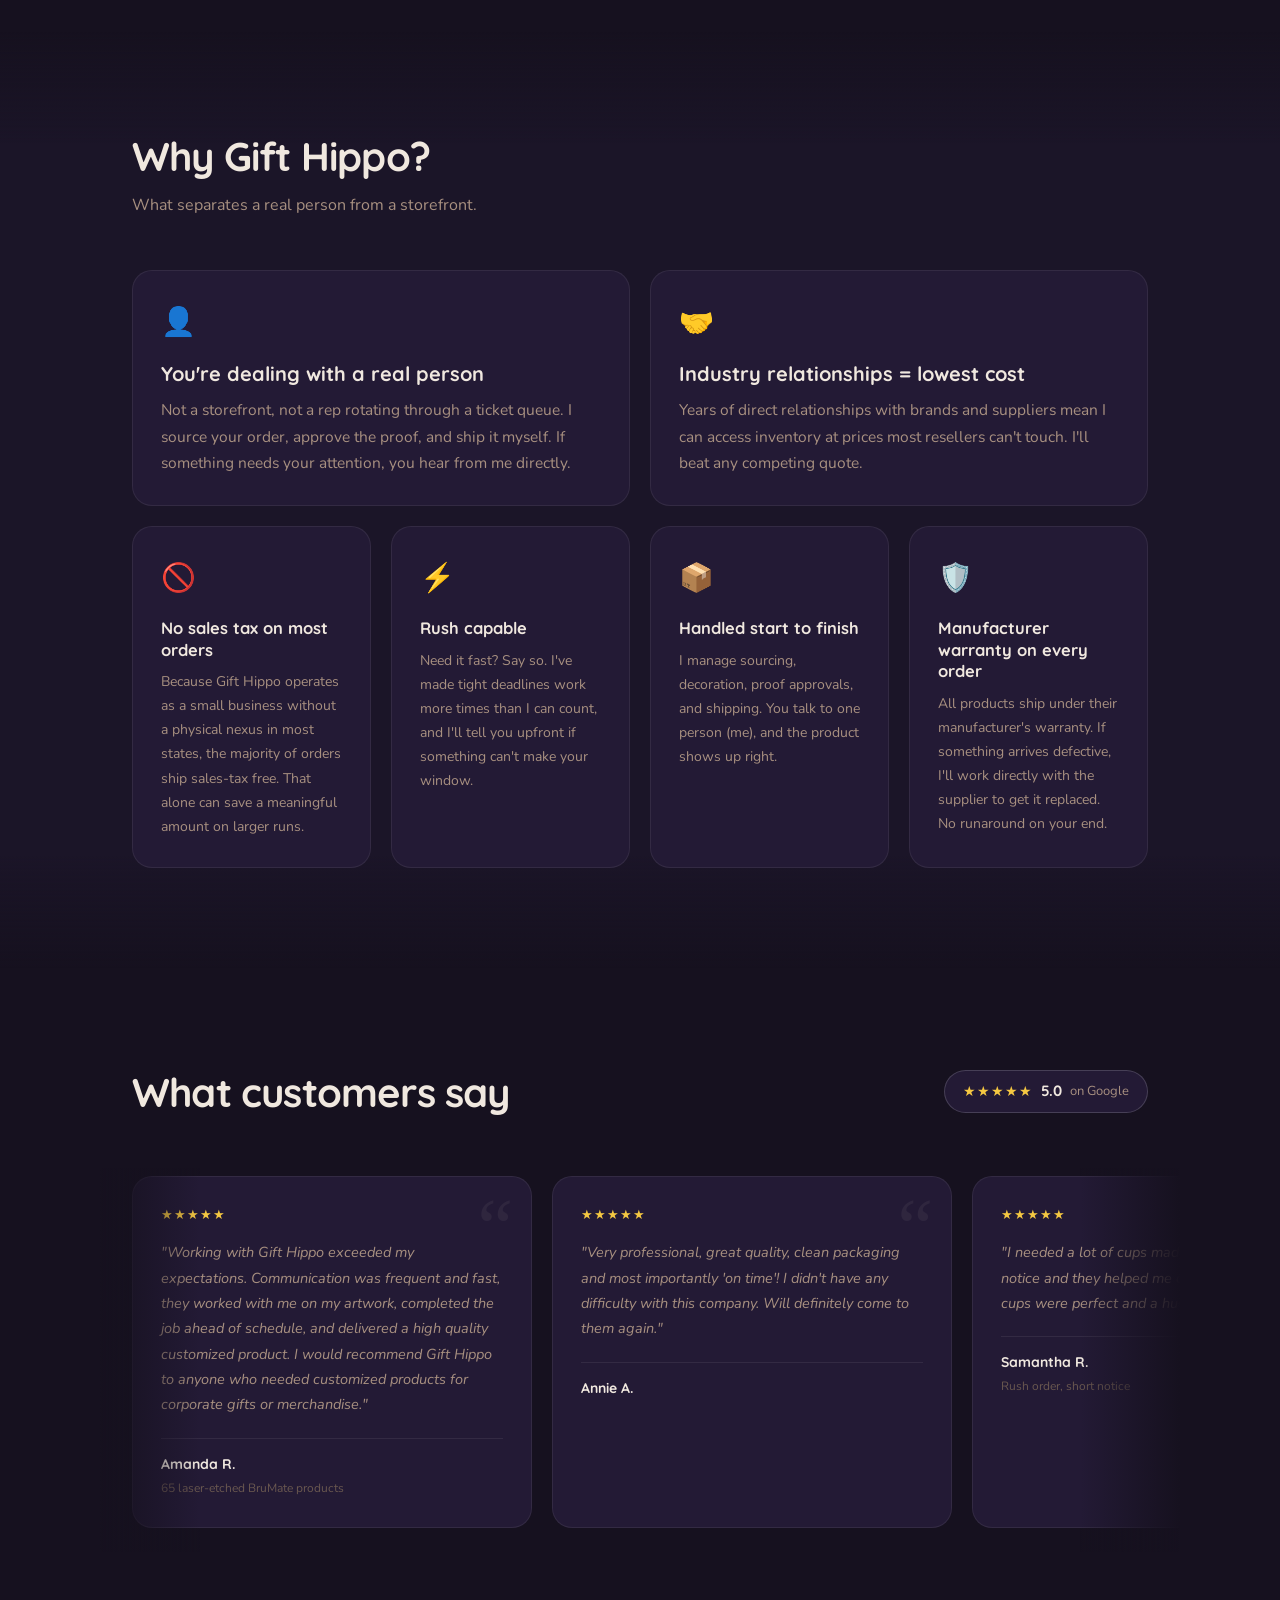
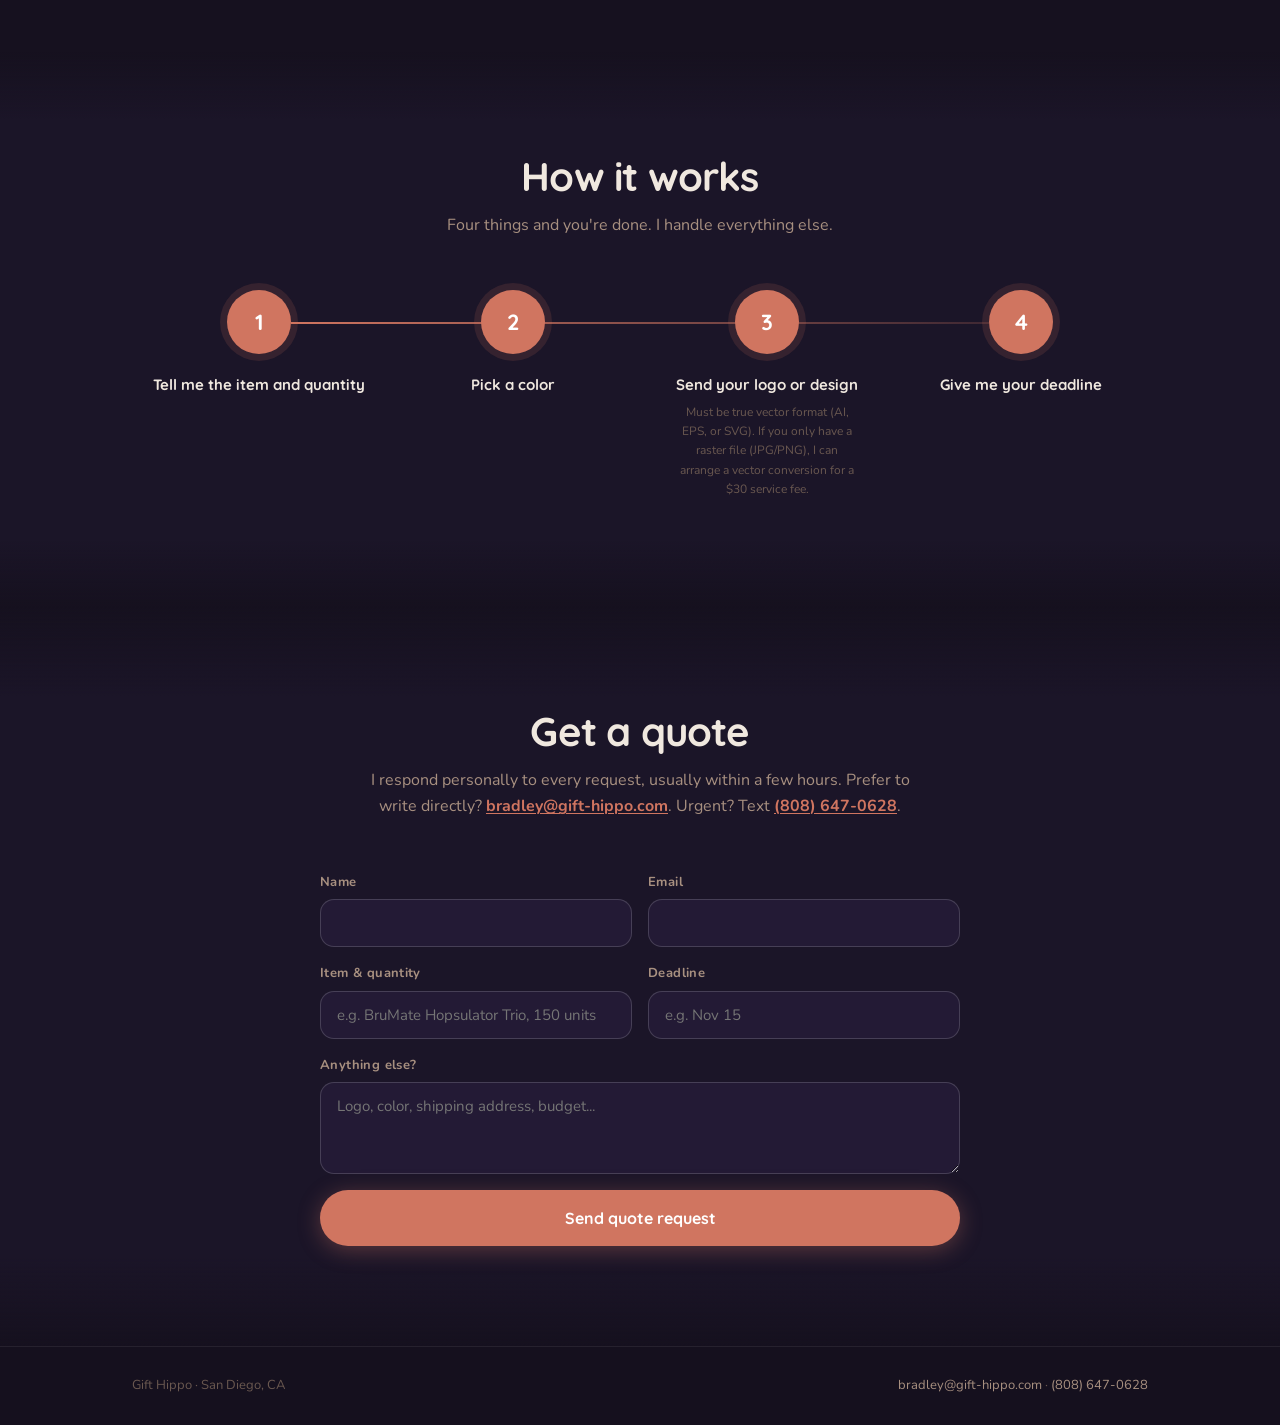
==== commit 0d49ed5f: "Scrub all em dashes from index.html, browse.html, and style.css Replace em dashes with colons, comma" ====
--- a/index.html
+++ b/index.html
@@ -3,8 +3,8 @@
 <head>
 <meta charset="UTF-8">
 <meta name="viewport" content="width=device-width, initial-scale=1.0">
-<title>Gift Hippo — Branded gifts, ordered from a real person.</title>
-<meta name="description" content="Gift Hippo sources and ships custom branded gifts and promotional products. Email for a quote today — personal response guaranteed.">
+<title>Gift Hippo: Branded gifts, ordered from a real person.</title>
+<meta name="description" content="Gift Hippo sources and ships custom branded gifts and promotional products. Email for a quote today. Personal response guaranteed.">
 <link rel="icon" type="image/png" href="hippo-head.png">
 <link rel="apple-touch-icon" href="hippo-head.png">
 <link rel="preconnect" href="https://fonts.googleapis.com">
@@ -39,7 +39,7 @@
       <div class="hero">
         <div class="hero-copy">
           <h1><span class="w">Branded</span> <span class="w">gifts,</span> <span class="w">ordered</span> <span class="w">from</span> <span class="w">a</span> <span class="w">real</span> <span class="w">person.</span></h1>
-          <p class="lede">I'll get you a price today, beat any competing quote, and turn it around fast when you're in a bind. Email me directly — no ticket queue, no auto-reply.</p>
+          <p class="lede">I'll get you a price today, beat any competing quote, and turn it around fast when you're in a bind. Email me directly: no ticket queue, no auto-reply.</p>
           <div class="cta-row">
             <a href="mailto:bradley@gift-hippo.com" class="btn btn-accent">Email bradley@gift-hippo.com</a>
             <a href="#contact" class="btn btn-outline">Fill out a quote form</a>
@@ -50,10 +50,10 @@
           <div class="hippo-glow"></div>
           <div class="hippo-wrapper" id="hippo-wrapper">
             <div class="hippo-bubble" id="hippo-bubble">
-              <p>Email me today — I'll find the right gift at your budget.</p>
+              <p>Email me today. I'll find the right gift at your budget.</p>
               <a href="mailto:bradley@gift-hippo.com" class="bubble-cta">bradley@gift-hippo.com →</a>
             </div>
-            <img src="hippo-mascot-big.png" alt="Gift Hippo mascot — holding a gift, giving a thumbs up" class="hippo-svg">
+            <img src="hippo-mascot-big.png" alt="Gift Hippo mascot holding a gift and giving a thumbs up" class="hippo-svg">
           </div>
         </div>
       </div>
@@ -88,7 +88,7 @@
     </div>
   </section>
 
-  <!-- Why Gift Hippo — merged with operational pillars -->
+  <!-- Why Gift Hippo - merged with operational pillars -->
   <section class="section alt-bg">
     <div class="wrap">
       <div class="section-head reveal">
@@ -114,17 +114,17 @@
         <div class="why-card">
           <div class="why-icon">⚡</div>
           <div class="why-title">Rush capable</div>
-          <div class="why-text">Need it fast? Say so. I've made tight deadlines work more times than I can count — and I'll tell you upfront if something can't make your window.</div>
+          <div class="why-text">Need it fast? Say so. I've made tight deadlines work more times than I can count, and I'll tell you upfront if something can't make your window.</div>
         </div>
         <div class="why-card">
           <div class="why-icon">📦</div>
           <div class="why-title">Handled start to finish</div>
-          <div class="why-text">I manage sourcing, decoration, proof approvals, and shipping. You talk to one person — me — and the product shows up right.</div>
+          <div class="why-text">I manage sourcing, decoration, proof approvals, and shipping. You talk to one person (me), and the product shows up right.</div>
         </div>
         <div class="why-card">
           <div class="why-icon">🛡️</div>
           <div class="why-title">Manufacturer warranty on every order</div>
-          <div class="why-text">All products ship under their manufacturer's warranty. If something arrives defective, I'll work directly with the supplier to get it replaced — no runaround on your end.</div>
+          <div class="why-text">All products ship under their manufacturer's warranty. If something arrives defective, I'll work directly with the supplier to get it replaced. No runaround on your end.</div>
         </div>
       </div>
     </div>
@@ -229,7 +229,7 @@
     <div class="wrap">
       <div class="section-head centered">
         <h2>Get a quote</h2>
-        <p class="sub">I respond personally to every request — usually within a few hours. Prefer to write directly? <a href="mailto:bradley@gift-hippo.com" class="inline-link">bradley@gift-hippo.com</a>. Urgent? Text <a href="tel:8086470628" class="inline-link">(808) 647-0628</a>.</p>
+        <p class="sub">I respond personally to every request, usually within a few hours. Prefer to write directly? <a href="mailto:bradley@gift-hippo.com" class="inline-link">bradley@gift-hippo.com</a>. Urgent? Text <a href="tel:8086470628" class="inline-link">(808) 647-0628</a>.</p>
       </div>
       <form id="quote-form" class="quote-form">
         <div class="form-row">
@@ -348,7 +348,7 @@
   var mailtoHref = 'mailto:bradley@gift-hippo.com?subject=' +
     encodeURIComponent(subject) + '&body=' + encodeURIComponent(body);
 
-  // Programmatic click on a real <a> element — more reliable than window.location.href
+  // Programmatic click on a real <a> element, more reliable than window.location.href
   var a = document.createElement('a');
   a.href = mailtoHref;
   document.body.appendChild(a);
--- a/style.css
+++ b/style.css
@@ -440,7 +440,7 @@
 }
 .section-head.centered .sub { margin: 0 auto; }
 
-/* ── Why Gift Hippo — bento ──────────────────────── */
+/* ── Why Gift Hippo - bento ──────────────────────── */
 .why-grid {
   display: grid;
   grid-template-columns: repeat(4, 1fr);
@@ -785,17 +785,10 @@
 /* ── Footer ──────────────────────────────────────── */
 .site-footer {
   border-top: 1px solid var(--border);
-  padding: 0 0 22px;
+  padding: 28px 0;
   background: rgba(22,17,31,0.98);
   position: relative;
   z-index: 1;
-}
-.footer-seal {
-  display: flex;
-  justify-content: center;
-  padding: 18px 0 16px;
-  border-bottom: 1px solid var(--border);
-  margin-bottom: 18px;
 }
 .footer-inner {
   display: flex;
